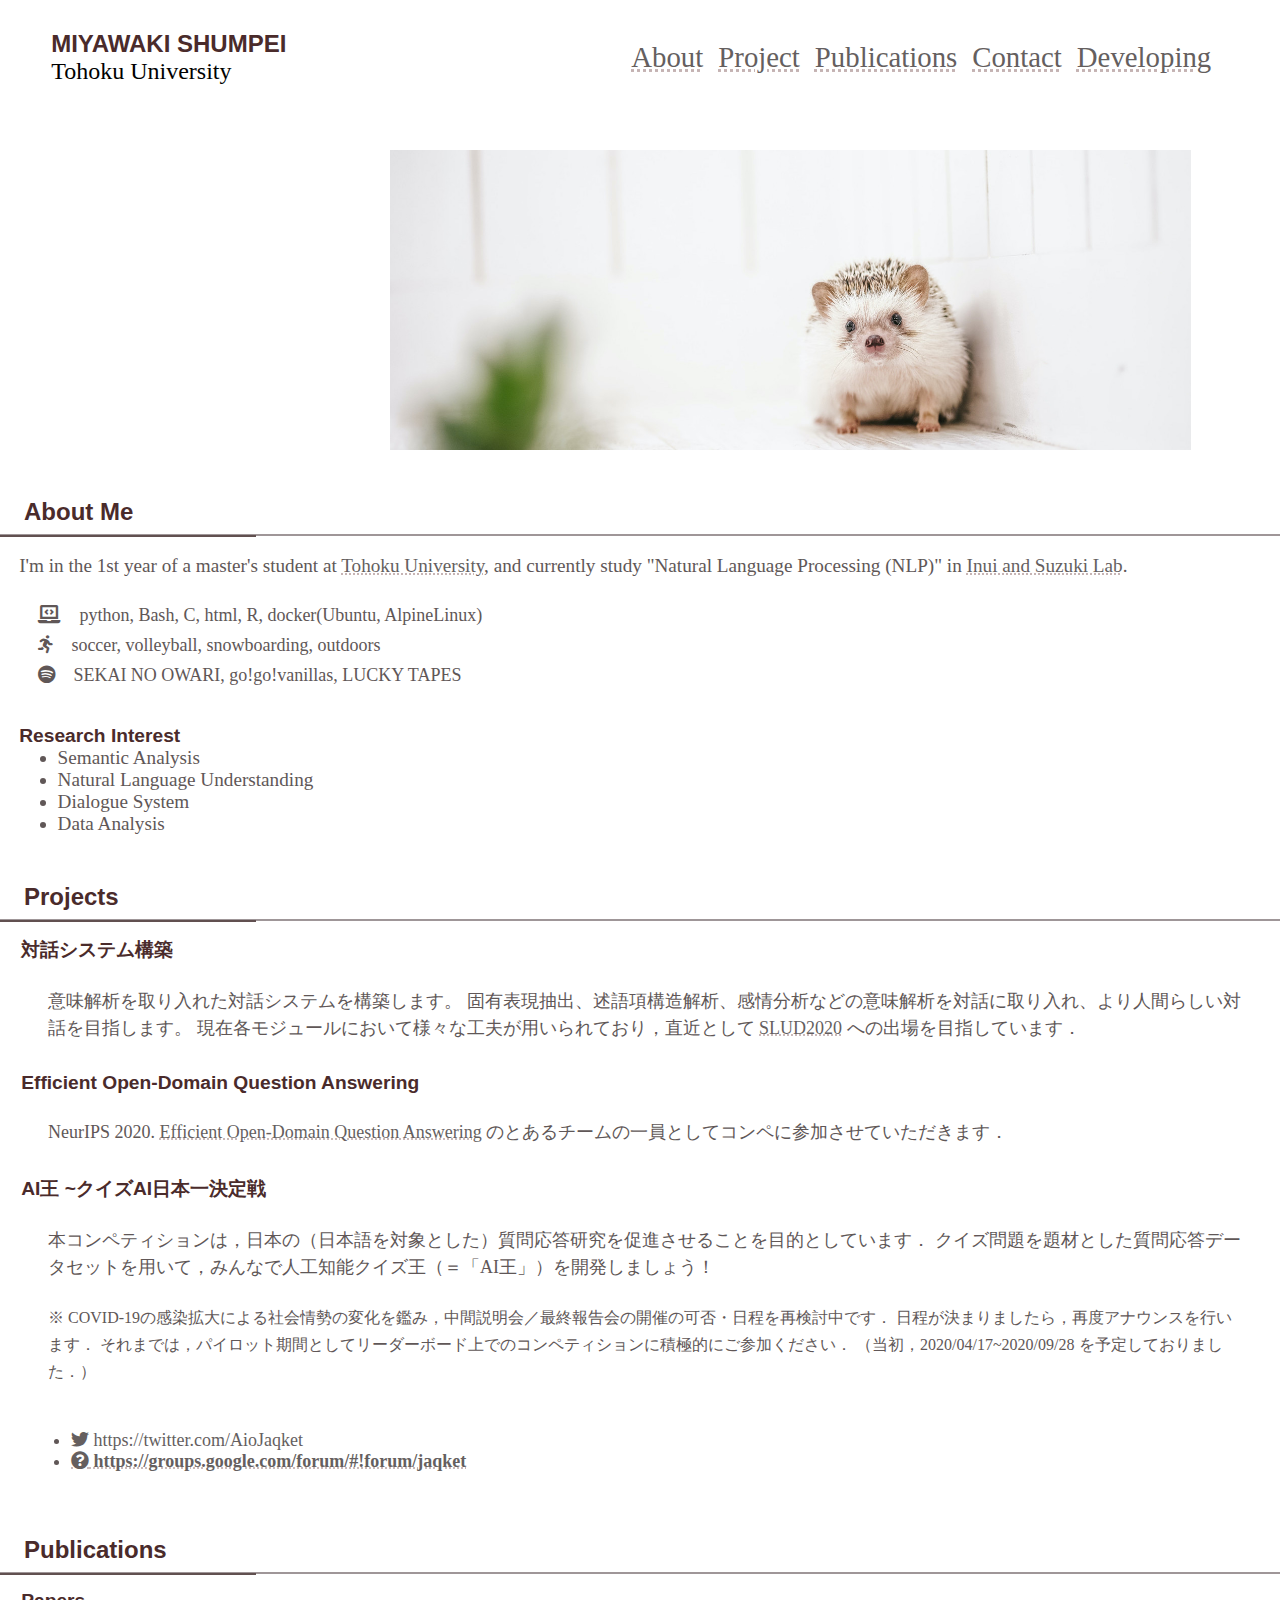
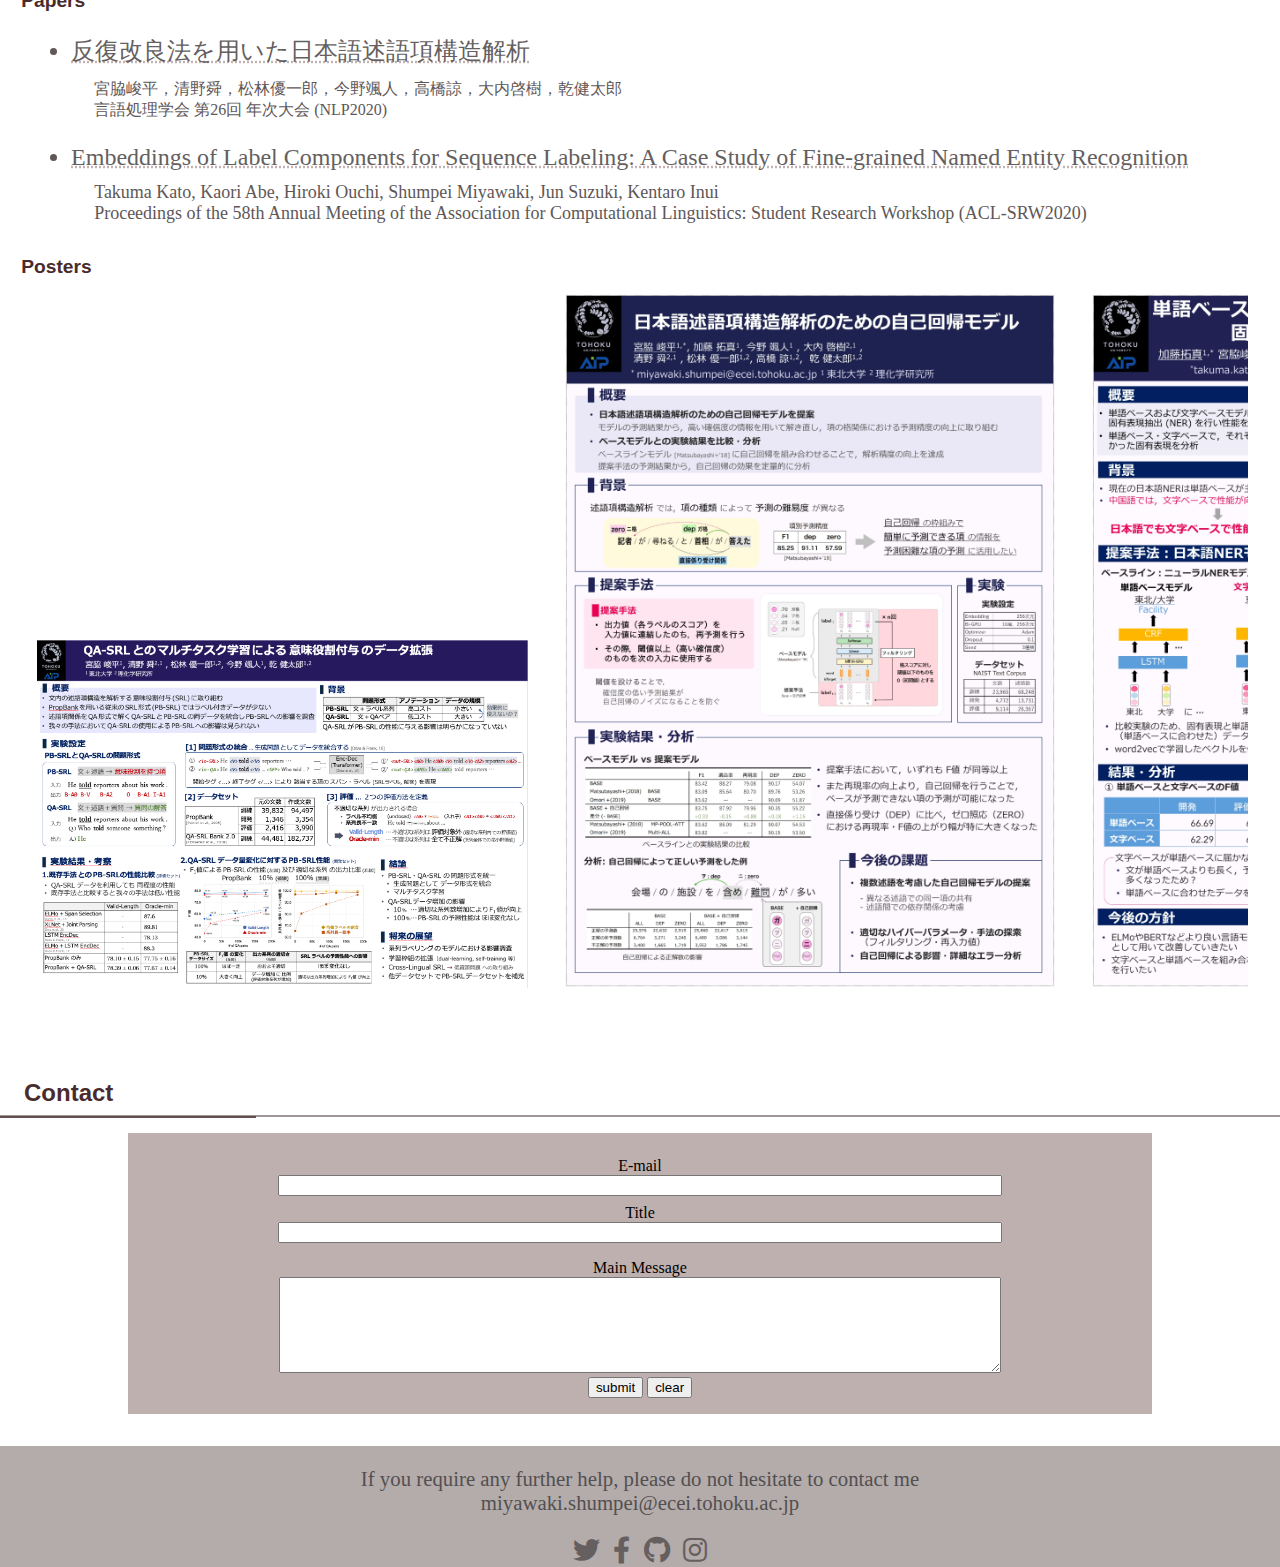
==== index.html @ 71e9f7b4 "udpate" ====
<!DOCTYPE html>
<html lang="ja">


  <head>
    <title>Shumpei Miyawaki</title>
    <meta charset="UTF-8">
    <link rel="stylesheet" href="assets/main.css">
    <link href="https://use.fontawesome.com/releases/v5.6.1/css/all.css" rel="stylesheet">
  </head>

  <body>
    <header class="header">
      <div id="home">
        <h1 id="title">MIYAWAKI SHUMPEI</h1>
        <p>Tohoku University</p>
      </div>
      <div class="right">
        <nav id="nav">     
          <ul class="nav_header">
            <li class="nav_header"><a href="#link_about"><span class="">About</span></a></li>
            <li class="nav_header"><a href="#link_project"><span class="">Project</span></a></li>
            <li class="nav_header"><a href="#link_publications"><span class="">Publications</span></a></li>
            <li class="nav_header"><a href="#link_contact"><span class="">Contact</span></a></li>
            <li class="nav_header"><a href="/secret"><span class="">Developing</span></a></li>
          </ul>
        </nav>
      </div>
    </header>

    <div class="blank"></div>
    <div class="bg_test"></div>

    <div>
      <div class="div_headline">
        <h1 id="link_about" class="headline"> About Me </h1>
      </div>
      <div class="context">
        
        <p class="padding_top1"><font size="">
          I'm in the 1st year of a master's student at <a href="https://www.tohoku.ac.jp/japanese/">Tohoku University</a>,
          and currently study "Natural Language Processing (NLP)" in <a href="https://www.nlp.ecei.tohoku.ac.jp/">Inui and Suzuki Lab</a>.<br />
        </font></p>
        
        <div class="padding_top1 padding_left1"><font size="4">
            <p class="padding_top0"><i class="fas fa-laptop-code my-small"></i><span class="padding_left1">python, Bash, C, html, R, docker(Ubuntu, AlpineLinux)</span></p>
            <p class="padding_top0"><i class="fas fa-running"></i><span class="padding_left1">soccer, volleyball, snowboarding, outdoors</span></p>
            <p class="padding_top0"><i class="fab fa-spotify my-small"></i><span class="padding_left1">SEKAI NO OWARI, go!go!vanillas, LUCKY TAPES</span></p>
        </font></div>
        
        <div class="padding_top2">
          <h2>Research Interest</h2>
          <ul class="padding_left2">
            <li>Semantic Analysis</li>
            <li>Natural Language Understanding</li>
            <li>Dialogue System</li>
            <li>Data Analysis</li>
          </ul>
        </div>

      </div>
    </div>

    

    <!-- Project -->
    <div>
      <div class="div_headline">
        <h1 id="link_project" class="headline"> Projects </h1>
      </div>

      <div>  
        <div class="sub_header">
          <h2 class="padding_left1">対話システム構築</h2>
          <div class="context">
            <p class="padding_top1 padding_left1"><font size="4">
              意味解析を取り入れた対話システムを構築します。
		          固有表現抽出、述語項構造解析、感情分析などの意味解析を対話に取り入れ、より人間らしい対話を目指します。
		          現在各モジュールにおいて様々な工夫が用いられており，直近として <a href="https://jsai-slud.github.io/sig-slud/">SLUD2020</a> への出場を目指しています．
            </font></p>
          </div>
        </div>

        <div class="sub_header">
          <h2 class="padding_left1">Efficient Open-Domain Question Answering</h2>
          <div class="context">
            <p class="padding_top1 padding_left1"><font size="4">
              NeurIPS 2020. <a href="https://efficientqa.github.io/">Efficient Open-Domain Question Answering</a> のとあるチームの一員としてコンペに参加させていただきます．
            </font></p>
          </div>
        </div>

        <div class="sub_header">
          <h2 class="padding_left1">AI王 ~クイズAI日本一決定戦</h2>
          <div class="context">
            <p class="padding_top1 padding_left1"><font size="4">
              本コンペティションは，日本の（日本語を対象とした）質問応答研究を促進させることを目的としています．
              クイズ問題を題材とした質問応答データセットを用いて，みんなで人工知能クイズ王（＝「AI王」）を開発しましょう！</p>
            </font></p>
            <p class="padding_top1 padding_left1"><font size="3">
              ※ COVID-19の感染拡大による社会情勢の変化を鑑み，中間説明会／最終報告会の開催の可否・日程を再検討中です．
              日程が決まりましたら，再度アナウンスを行います．
              それまでは，パイロット期間としてリーダーボード上でのコンペティションに積極的にご参加ください．
              （当初，2020/04/17~2020/09/28 を予定しておりました．）
            </font></p>
            <div class="padding_top2 padding_left2"><font size="4">
              <ul>
                <li><a class="icon brands fa-twitter" href="https://twitter.com/AioJaqket"> https://twitter.com/AioJaqket </a></li>
                <li><a href="https://groups.google.com/forum/#!forum/jaqket" class="fas fa-question-circle"> https://groups.google.com/forum/#!forum/jaqket</a></li>
              </ul>
            </font></div>
          </div>
        </div>

      </div>
    </div>

    <!-- Publications -->
    <div class="publications">
      <div class="div_headline">
        <h1 id="link_publications" class="headline"> Publications </h1>
      </div>

      <div class="sub_header">
        <h2 class="padding_left1">Papers</h2>
        <div class="context">
          <ul class="padding_left2">
            <li class="padding_top1"><font size="5"><a href="https://www.anlp.jp/proceedings/annual_meeting/2020/pdf_dir/C5-2.pdf">反復改良法を用いた日本語述語項構造解析</a></font></li>
              <div class="padding_left1 padding_top0"><font size="3">
                <p>宮脇峻平，清野舜，松林優一郎，今野颯人，高橋諒，大内啓樹，乾健太郎</p>
                <p>言語処理学会 第26回 年次大会 (NLP2020)</p>
              </font></div>
            <li class="padding_top1"><font size="5"><a href="https://www.aclweb.org/anthology/2020.acl-srw.30/">Embeddings of Label Components for Sequence Labeling: A Case Study of Fine-grained Named Entity Recognition</a></font></li>
              <div class="padding_left1 padding_top0"><font size="4">
                <p>Takuma Kato, Kaori Abe, Hiroki Ouchi, Shumpei Miyawaki, Jun Suzuki, Kentaro Inui</p>
                <p>Proceedings of the 58th Annual Meeting of the Association for Computational Linguistics: Student Research Workshop (ACL-SRW2020)</p>
              </font></div>
          </ul>
        </div>
      </div>

      <div class="sub_header">
        <h2 class="padding_left1">Posters</h2>
        <ul class="horizontal-list padding_left1">

          <li class="item">
            <div class="poster poster3">
              <a href="#">
                <img src="app/static/yans20_miya.png">
                <div class="mask">
                  <div class="caption">
                    <div><font size="4">
                      <p>QA-SRLとのマルチタスク学習による</p>
                      <p>意味役割付与のデータ拡張</p>
                    </font></p>
                    <div class="padding_top0"><font size="3">
                      <p>宮脇峻平，清野舜，松林優一郎，</p>
                      <p>今野颯人，乾健太郎</p>
                    </font></div>
                    <p class="padding_top1"><font size="3">NLP若手の会 第15回(YANS 2020)</font></p>
                  </div>
                </div>
              </a>
            </div>
          </li>

          <li class="item">
            <div class="poster poster1">
              <a href="https://drive.google.com/open?id=1Sg3vIrE_kxbyBGAR-4UCj3ii3keyK_EM">
                <img src="app/static/yans19_miya.png">
                <div class="mask">
                  <div class="caption">
                    <div><font size="4">
                      <p>日本語述語項構造解析</p>
                      <p>のための自己回帰モデル</p>
                    </font></div>
                    <div class="padding_top0"><font size="3">
                      <p>宮脇峻平，加藤拓真，今野颯人，大内啓樹，</p>
                      <p>清野舜，松林優一郎，高橋諒，乾健太郎</p>
                    </font></div>
                    <p class="padding_top1"><font size="3">NLP若手の会 第14回(YANS 2019)</font></p>
                  </div>
                </div>
              </a>
            </div>
          </li>
          
          <li class="item">
            <div class="poster poster2">
              <a href="https://drive.google.com/open?id=1v_ncTr7w3RoCmHvaAx2SR-dlZJeB86iP">
                <img src="app/static/yans19_kato.png">
                <div class="mask">
                  <div class="caption">
                    <div><font size="4">
                      <p>単語ベース及び文字ベースモデルの</p>
                      <p>固有表現抽出の性能比較</p>
                    </font></p>
                    <div class="padding_top0"><font size="3">
                      <p>加藤拓真，宮脇峻平，阿部香央莉，</p>
                      <p>大内啓樹，鈴木潤，乾健太郎</p>
                    </font></div>
                    <p class="padding_top1"><font size="3">NLP若手の会 第14回(YANS 2019)</font></p>
                  </div>
                </div>
              </a>
            </div>
          </li>
          
        </ul>
      </div>

    </div>



    <!-- mail form -->
    <div class="contact">
      <div class="div_headline">
        <h1 id="link_contact" class="headline"> Contact </h1>
      </div>
      <div class="mail_form">
        <form method="post" action="mailto:miyawaki.shumpei@ecei.tohoku.ac.jp" enctype="text/plain" target="_blank" onsubmit="try {return window.confirm(&quot;セキュリティ上の制限から、このフォームは正しく機能しない可能性があります。\n続行しますか？&quot;);} catch (e) {return false;}">
          <p class="padding_top0">E-mail</p>
          <input type="email" name="EM" maxlength="50">

          <p class="padding_top0">Title</p>
          <input type="text" name="TX" maxlength="50">

          <p class="padding_top1">Main Message</p>
          <textarea cols="69" rows="6" name="TA"></textarea><br>

          <input type="submit" name="SB" value="submit" class="submit">
          <input type="reset" name="RB" value="clear" class="reset">
        </form>
      </div>
    </div>

  </body>

  <div id="footer" class="footer">
    <div class="padding_top1">
      <p>If you require any further help, please do not hesitate to contact me</p>
      <p>miyawaki.shumpei@ecei.tohoku.ac.jp</p>  
    </div>
    <div class="center padding_top1">
      <ul class="icons horizontal">
        <li class="padding_both"><a href="https://twitter.com/catshun_" class="icon brands fa-twitter"><span class="label">Twitter</span></a></li>
        <li class="padding_both"><a href="https://www.facebook.com/shumpei.miyawaki?ref=bookmarks" class="icon brands fa-facebook-f"><span class="label">Facebook</span></a></li>
        <li class="padding_both"><a href="https://github.com/smiyawaki0820" class="icon brands fa-github"><span class="label">Github</span></a></li>
        <li class="padding_both"><a href="https://www.instagram.com/shumpeimiyawaki/?hl=ja" class="icon brands fa-instagram"><span class="label">Instagram</span></a></li>
      </ul>
    </div>
  </div>

</html>
---- assets/main.css ----
@import url('https://fonts.googleapis.com/css?family=Rajdhani:500&display=swap');
@import url('https://fonts.googleapis.com/css?family=Lato:400,700|Noto+Sans+JP:400,700');

html, body, div, span, applet, object,
iframe, h1, h2, h3, h4, h5, h6, p, blockquote,
pre, a, abbr, acronym, address, big, cite,
code, del, dfn, em, img, ins, kbd, q, s, samp,
small, strike, strong, sub, sup, tt, var, b,
u, i, center, dl, dt, dd, ol, ul, li, fieldset,
form, label, legend, table, caption, tbody,
tfoot, thead, tr, th, td, article, aside,
canvas, details, embed, figure, figcaption,
footer, header, hgroup, menu, nav, output, ruby,
section, summary, time, mark, audio, video {
	margin: 0;
	padding: 0;
	border: 0;
	font-size: 150%;
	font: inherit;
}

header {
    width: 100%;
	padding: 30px 4% 10px;
	font-size: 150%;
	background-color: white;
	position: fixed;
	z-index: 100;
	top: 0;
	display: flex;
	align-items: center;
}

.right {
	margin: 0 0 0 auto;
	padding-right: 5em;
}

.center {
	text-align: center;
	margin: 0 auto;
}

nav {
	margin: 0 0 0 auto;
}

ul.nav_header {
	list-style: none;
	margin: 0 0 0 auto;
	display: flex;
}

li.nav_header {
	margin: 0 0 0 15px;
	font-size: 120%;
}


h1, h2, h3, h4, h5, h6 {
	margin: 0;
	padding: 0;
	border: 0;
	font-size: 150%;
	font: inherit;
	font-weight: bold;
	font-family: 'Nato', sans-serif;
	color: rgb(74, 43, 43);
}

h1.headline {
	position: relative;
	font-size: 150%;
	z-index: 10;
	text-align: left;
	padding-top: 1em;
	padding-left: 1em;
	bottom: -1em;
}

.div_headline{
    border-bottom: solid 2px #9f9698;
    padding-bottom: 2rem;
	position: relative;
	z-index: 10;
}
.div_headline:after{
    border-bottom: solid 2px #615050;
    bottom: -3px;
    content: " ";
    display: block;
	position: absolute;
	z-index: 10;
	width: 20%;
}

div.context {
	font-size: 120%;
	padding-left: 1em;
	color: rgb(96, 87, 87);
}

a {	
	text-decoration: underline dotted rgb(196, 178, 178);
	color: #655f5f;
 }

.padding_top0 {
	padding-top: 0.5em;
}

.padding_top1 {
	padding-top: 1em;
}

.padding_top2 {
	padding-top: 2em;
}

.padding_left1 {
	padding-left: 1em;
}

.padding_left2 {
	padding-left: 2em;
}

.padding_both {
	padding-left: 0.25em;
	padding-right: 0.25em;
}

.blank {
	margin: 150px auto;
	text-align: center;
}


.bg_test {
	text-align: center;
	padding: 150px;
	width: 100%;
	background-image: url('../app/static/hedgehog.jpg');
	background-repeat: no-repeat;
	background-size: contain;
	background-position: center;
}

.sub_header {
	padding: 1rem 2rem;
	padding-left: 2px;
	font-size: 120%;
}

.horizontal-list {
	overflow-x: auto;
	white-space: nowrap;
	-webkit-overflow-scrolling: touch;
}

.item {
	display: inline-block;
	width: 40%;
	height: 200px;
	margin: 16px;
	font-size: 120%;
}

img {
    width:auto;
    height:auto;
    max-width:100%;
    max-height:100%;
}


.poster {
	overflow: hidden;
	margin: 0 0 0 0;
	position: relative;
}

.poster .caption {
	font-size: 100%;
	text-align: center;
	color: #fff;
}

.poster .mask {
	width: 100%;
	height: 100%;
	position: absolute;
	top: 0;
	left: 0;
	opacity: 0;
	background-color: rgba(0,0,0,0.4);
	-webkit-transition:	all 0.6s ease;
	transition:	all 0.6s ease;
}

.poster:hover .mask {
	opacity: 1;
	padding-top: 90px;
}


.contact {
	position: relative;
	margin: 16px auto;
	text-align: center;
	font-size: 100%;
}

.mail_form {
	display: inline-block;
	width: 80%;
	height: 100%;
	margin: 16px;
	padding-top: 16px;
	padding-bottom: 16px;
	font-size: 100%;
	background: rgb(191, 176, 176);
}

input[type="text"], input[type="email"], textarea {
	width: 70%;
	height: 100%;
}

.footer {
	position: relative;
	text-align: center;
	font-size: 130%;
	color: rgb(82, 80, 80);
	background: rgb(180, 171, 171);
}


.icon {
	text-decoration: none;
	text-decoration: none;
}

.icon:before {
	-moz-osx-font-smoothing: grayscale;
	-webkit-font-smoothing: antialiased;
	display: inline-block;
	font-style: normal;
	font-variant: normal;
	text-rendering: auto;
	line-height: 1;
	text-transform: none !important;
	font-family: 'Font Awesome 5 Free';
	font-weight: 400;
}

.icon:before {
	line-height: inherit;
}

.icon > .label {
	display: none;
}

.icon.solid:before {
	font-weight: 900;
}

.icon.brands:before {
	font-family: 'Font Awesome 5 Brands';
}

.horizontal {
	font-size: 130%;
	list-style: none;
	display: flex;
    justify-content: center;
    align-items: center;
	margin: 0 auto;
	text-align: center;
}
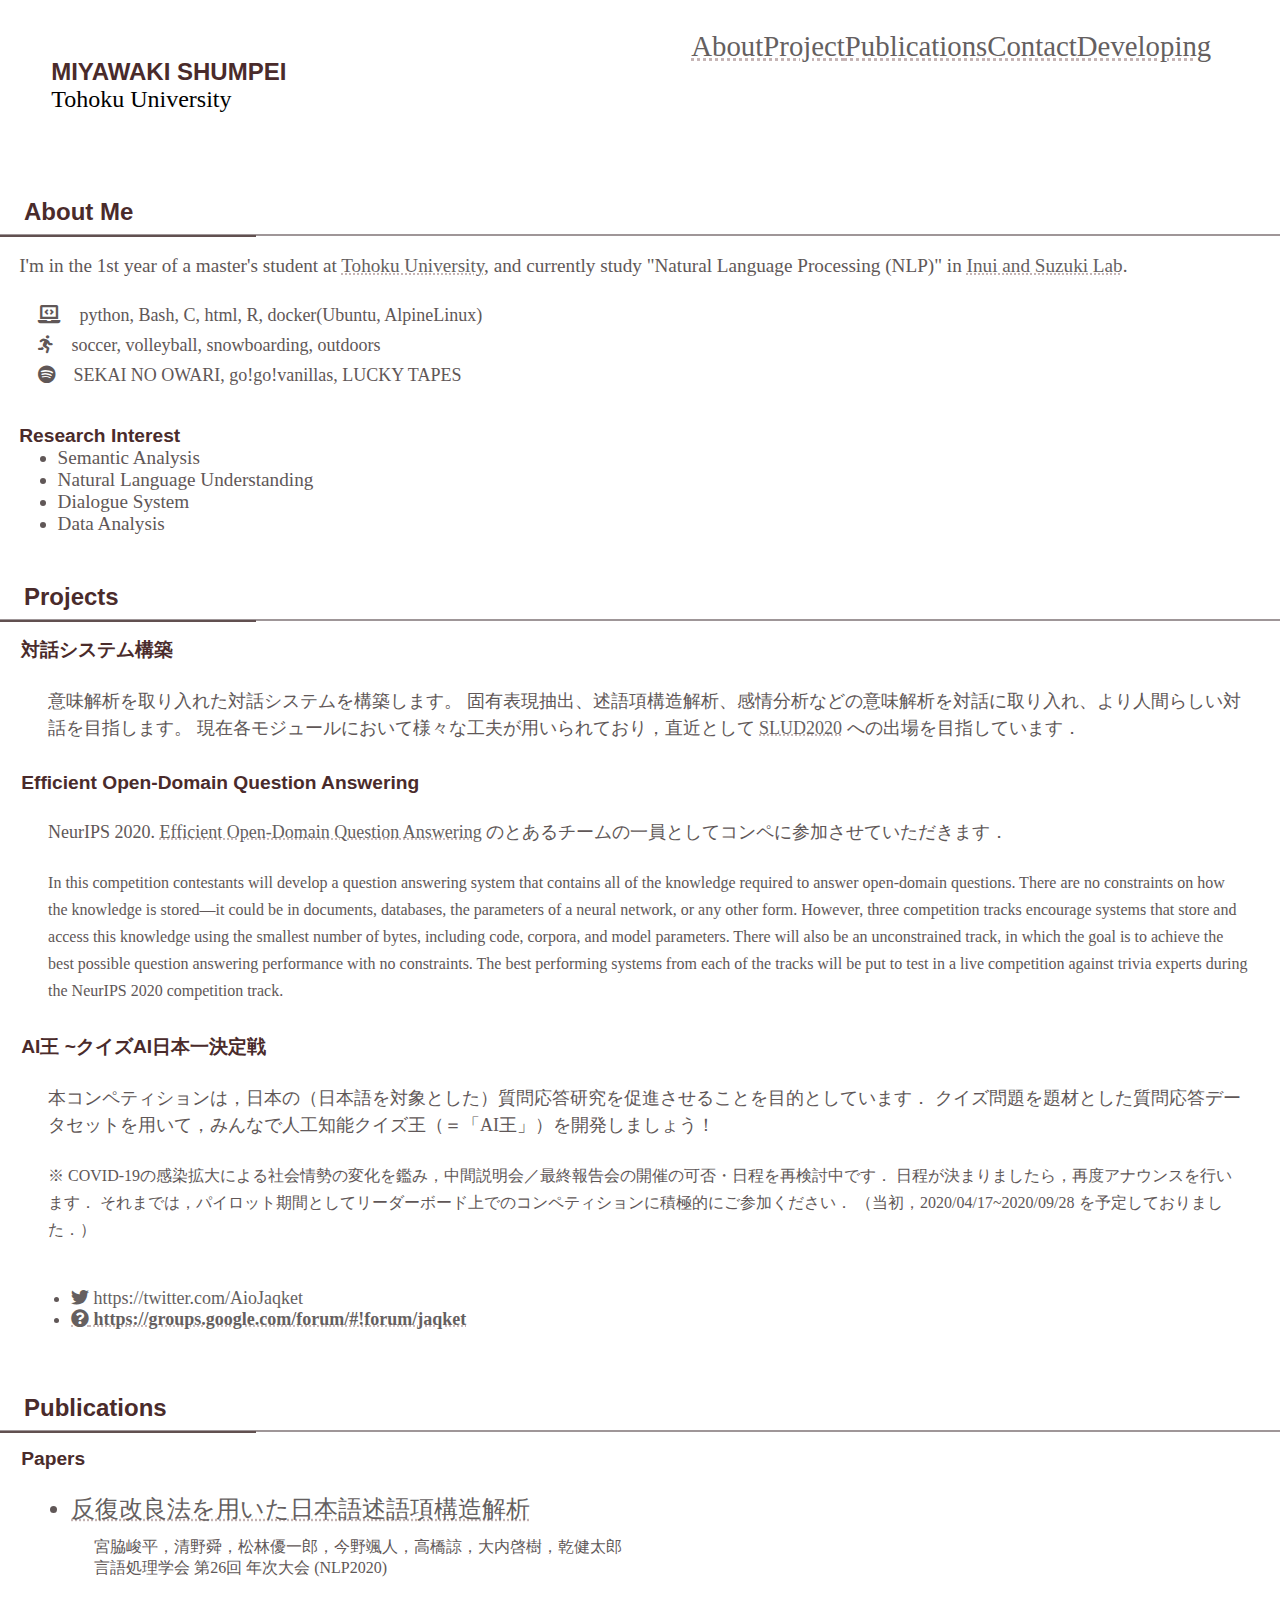
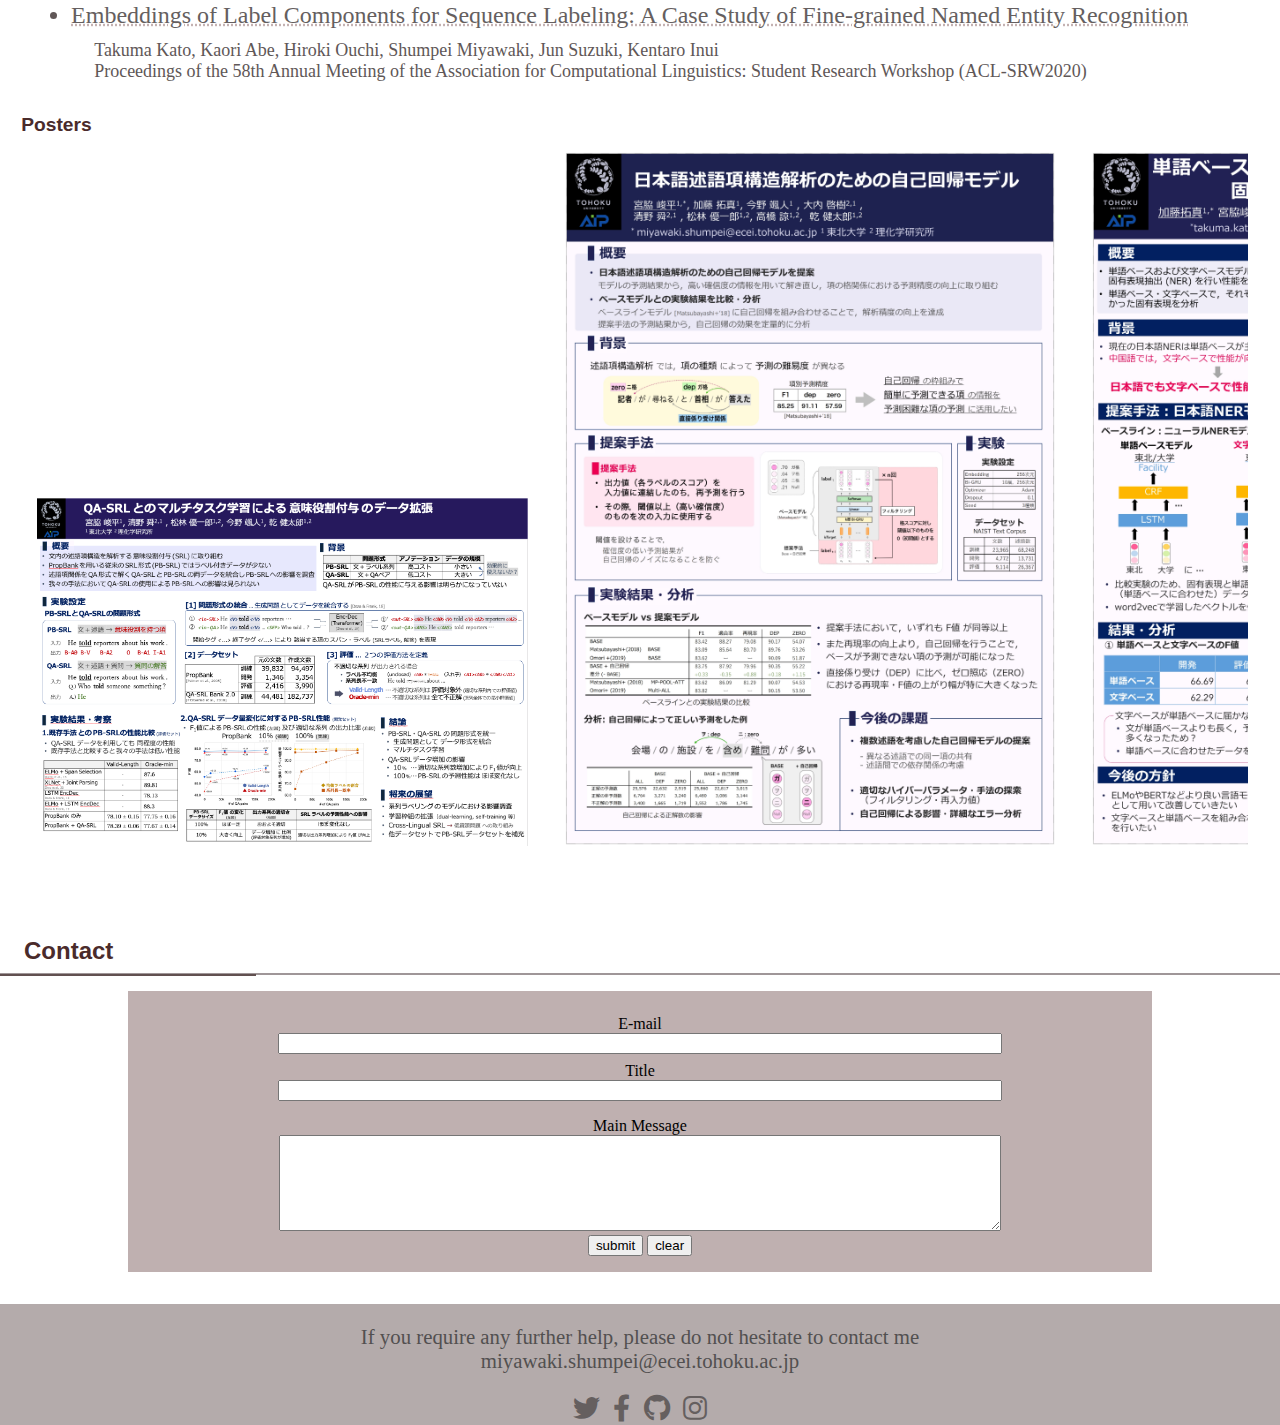
==== commit 4bbbaa3e: "update" ====
--- a/index.html
+++ b/index.html
@@ -87,6 +87,13 @@
             <p class="padding_top1 padding_left1"><font size="4">
               NeurIPS 2020. <a href="https://efficientqa.github.io/">Efficient Open-Domain Question Answering</a> のとあるチームの一員としてコンペに参加させていただきます．
             </font></p>
+            <p class="padding_top1 padding_left1"><font size="3">
+              In this competition contestants will develop a question answering system that contains all of the knowledge required to answer open-domain questions. 
+              There are no constraints on how the knowledge is stored—it could be in documents, databases, the parameters of a neural network, or any other form. 
+              However, three competition tracks encourage systems that store and access this knowledge using the smallest number of bytes, including code, corpora, and model parameters. 
+              There will also be an unconstrained track, in which the goal is to achieve the best possible question answering performance with no constraints. 
+              The best performing systems from each of the tracks will be put to test in a live competition against trivia experts during the NeurIPS 2020 competition track.
+            </font></p>
           </div>
         </div>
 
@@ -145,7 +152,7 @@
 
           <li class="item">
             <div class="poster poster3">
-              <a href="#">
+              <a href="https://drive.google.com/file/d/1xX-JabYTNXaogSgIJKV6slYz4AHau44B/view?usp=sharing">
                 <img src="app/static/yans20_miya.png">
                 <div class="mask">
                   <div class="caption">
@@ -252,4 +259,4 @@
     </div>
   </div>
 
-</html>+</html>
--- a/assets/main.css
+++ b/assets/main.css
@@ -52,7 +52,7 @@
 }
 
 li.nav_header {
-	margin: 0 0 0 15px;
+	margin: 0 0 15% auto;
 	font-size: 120%;
 }
 
@@ -137,13 +137,11 @@
 
 
 .bg_test {
-	text-align: center;
-	padding: 150px;
-	width: 100%;
 	background-image: url('../app/static/hedgehog.jpg');
 	background-repeat: no-repeat;
 	background-size: contain;
-	background-position: center;
+	background-position: center center;
+	background-attachment: fixed;
 }
 
 .sub_header {
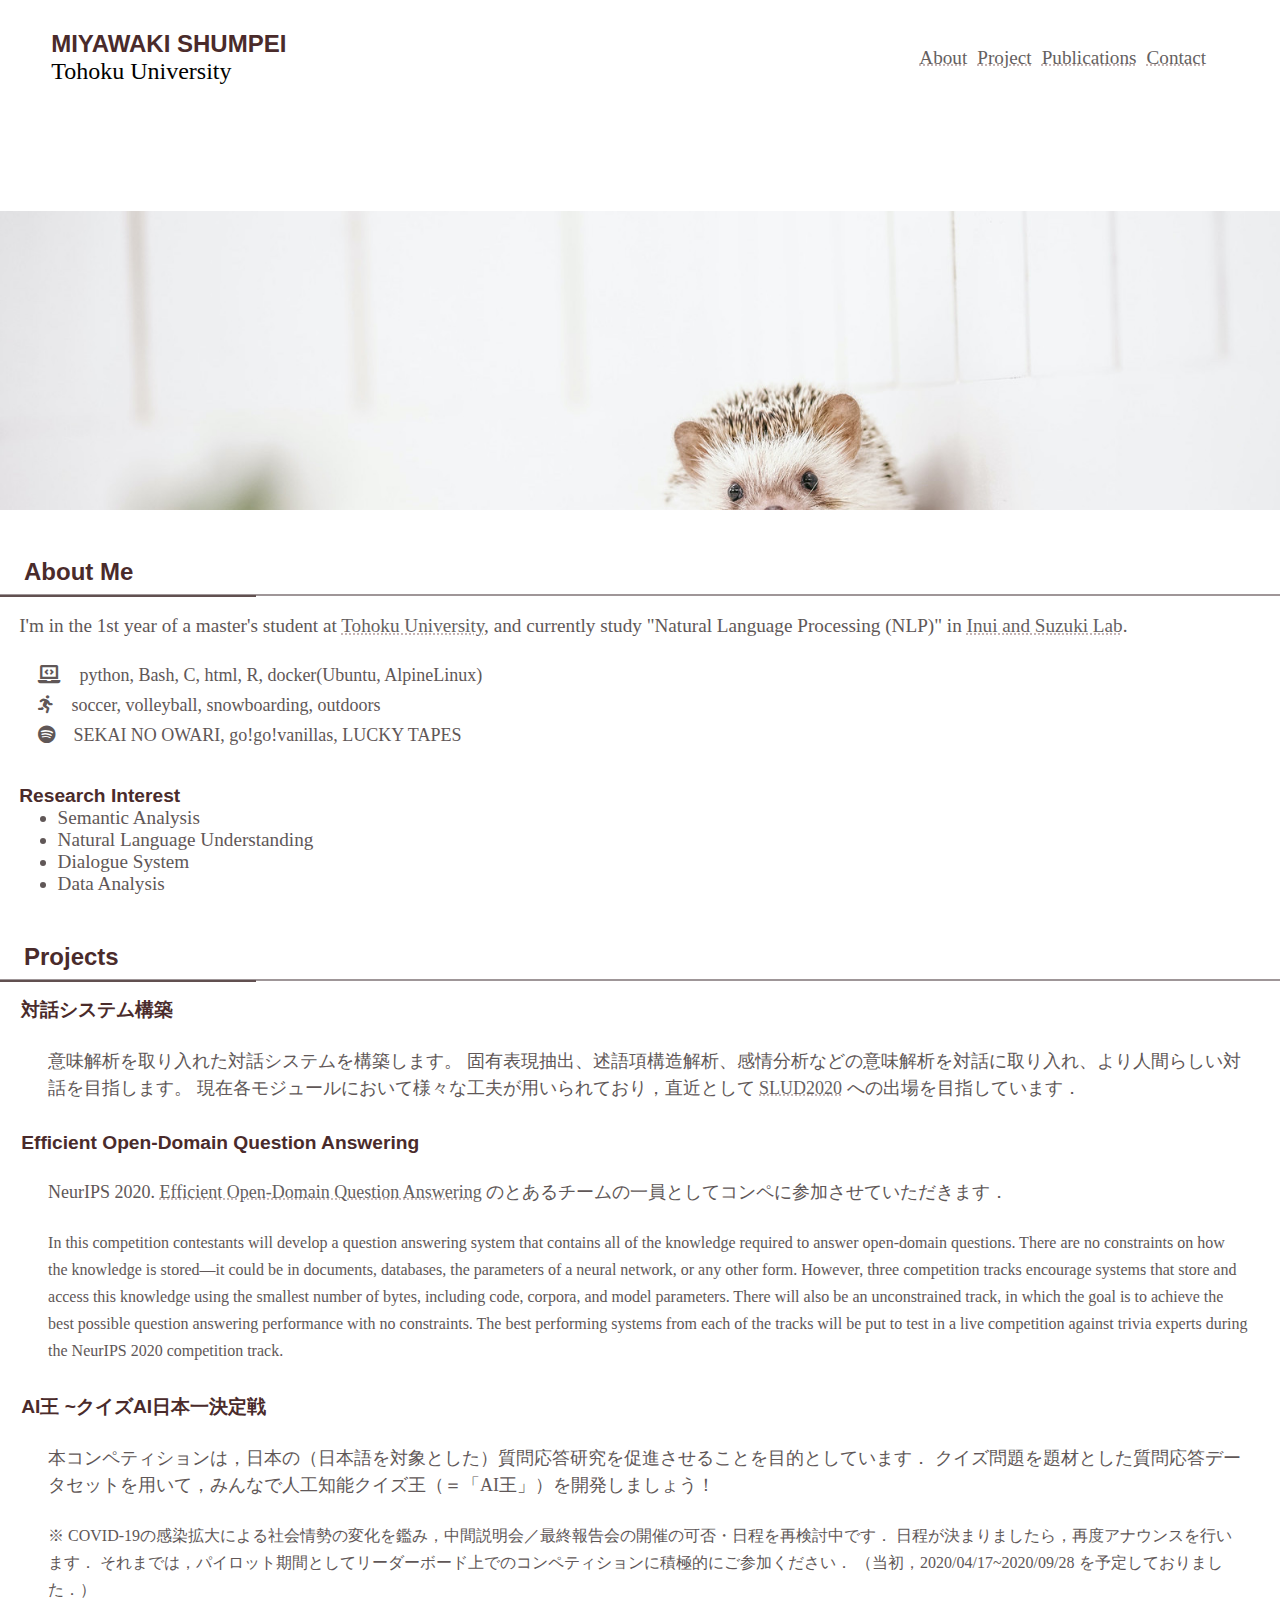
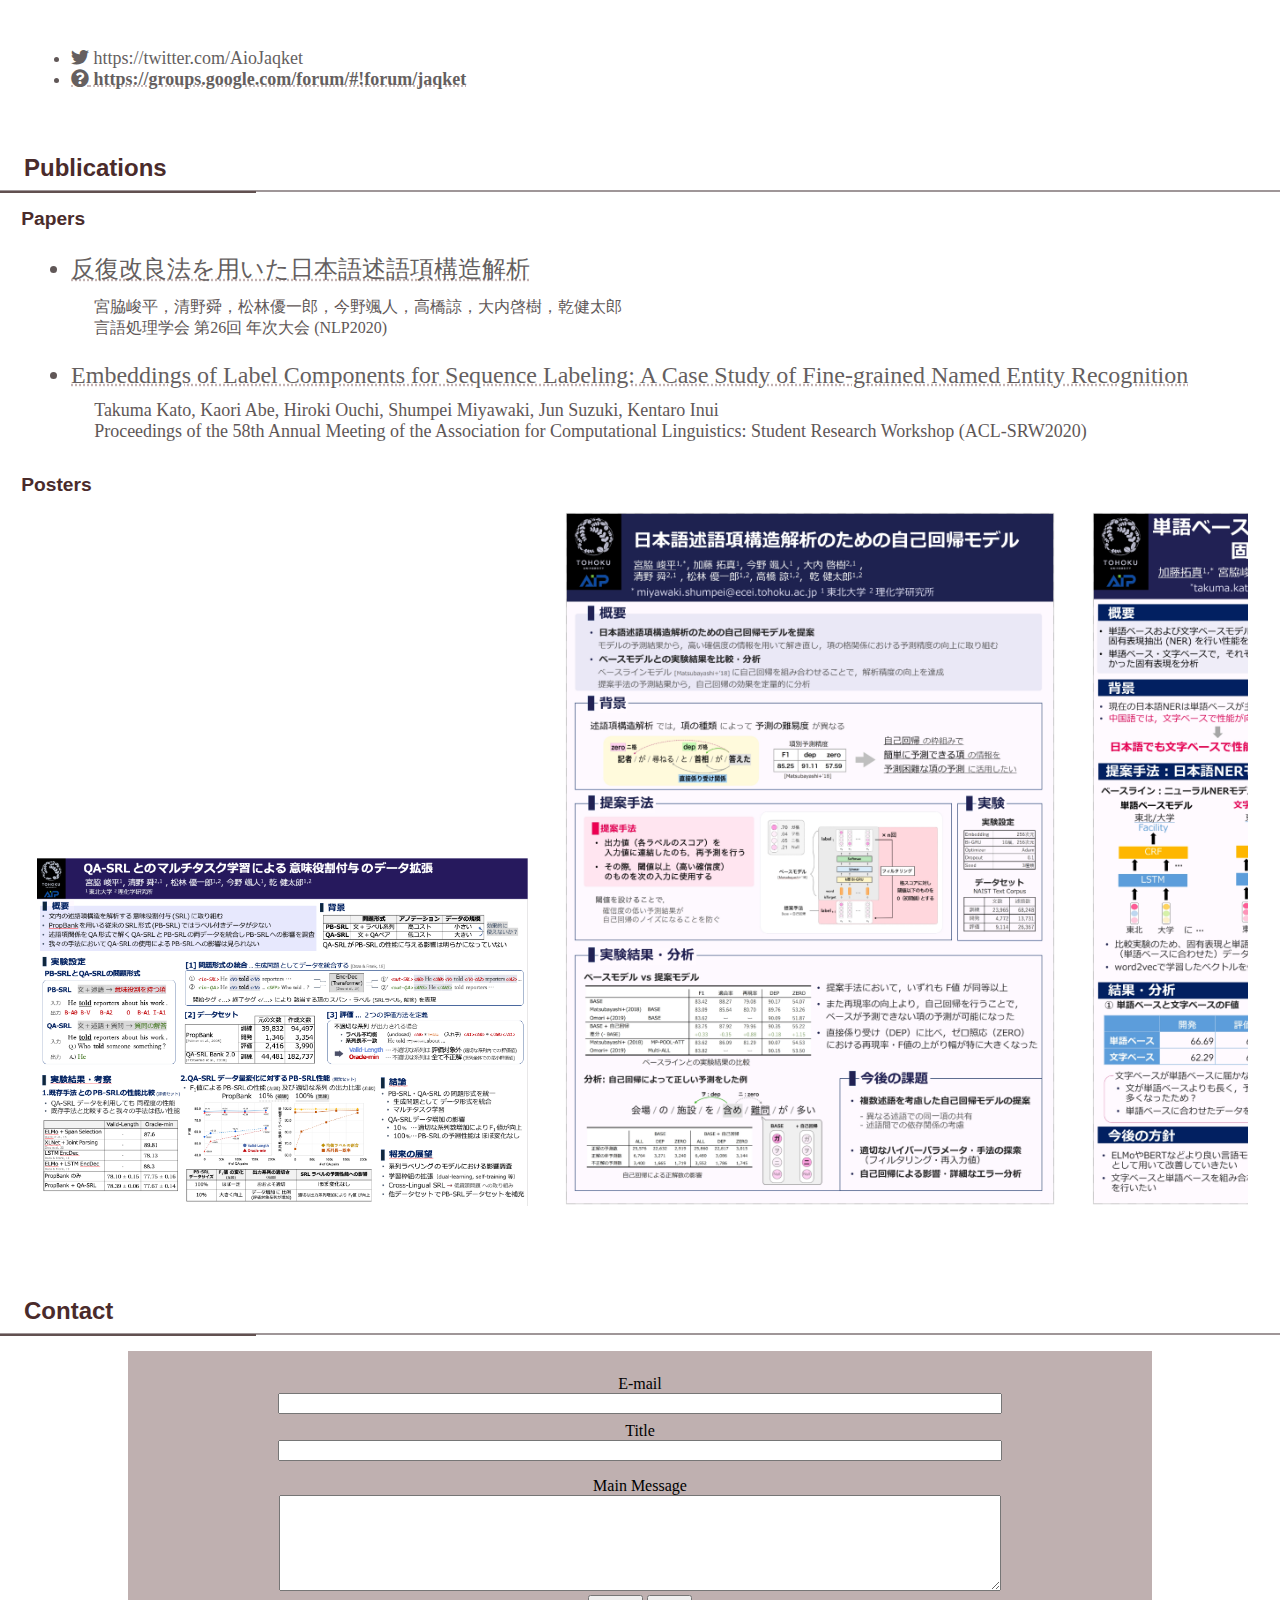
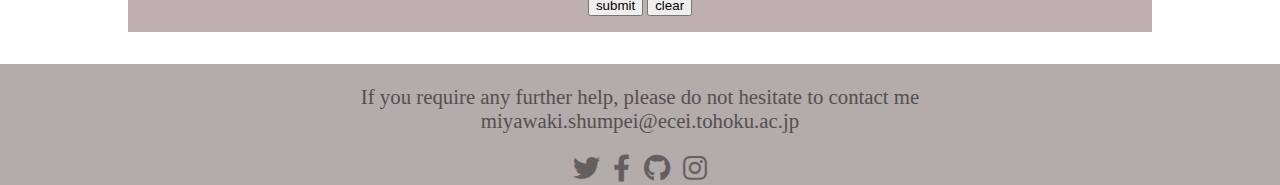
==== commit 4afa92a1: "update" ====
--- a/index.html
+++ b/index.html
@@ -22,7 +22,7 @@
             <li class="nav_header"><a href="#link_project"><span class="">Project</span></a></li>
             <li class="nav_header"><a href="#link_publications"><span class="">Publications</span></a></li>
             <li class="nav_header"><a href="#link_contact"><span class="">Contact</span></a></li>
-            <li class="nav_header"><a href="/secret"><span class="">Developing</span></a></li>
+            <!-- <li class="nav_header"><a href="/secret"><span class="">Developing</span></a></li>-->
           </ul>
         </nav>
       </div>
--- a/assets/main.css
+++ b/assets/main.css
@@ -49,11 +49,12 @@
 	list-style: none;
 	margin: 0 0 0 auto;
 	display: flex;
+	text-align: justify;
 }
 
 li.nav_header {
-	margin: 0 0 15% auto;
-	font-size: 120%;
+	margin: 5px 5px 5px 5px;
+	font-size: 80%;
 }
 
 
@@ -131,12 +132,15 @@
 }
 
 .blank {
-	margin: 150px auto;
+	margin: 170px auto;
 	text-align: center;
 }
 
 
 .bg_test {
+	text-align: center;
+	padding: 170px;
+	width: 100%;
 	background-image: url('../app/static/hedgehog.jpg');
 	background-repeat: no-repeat;
 	background-size: contain;
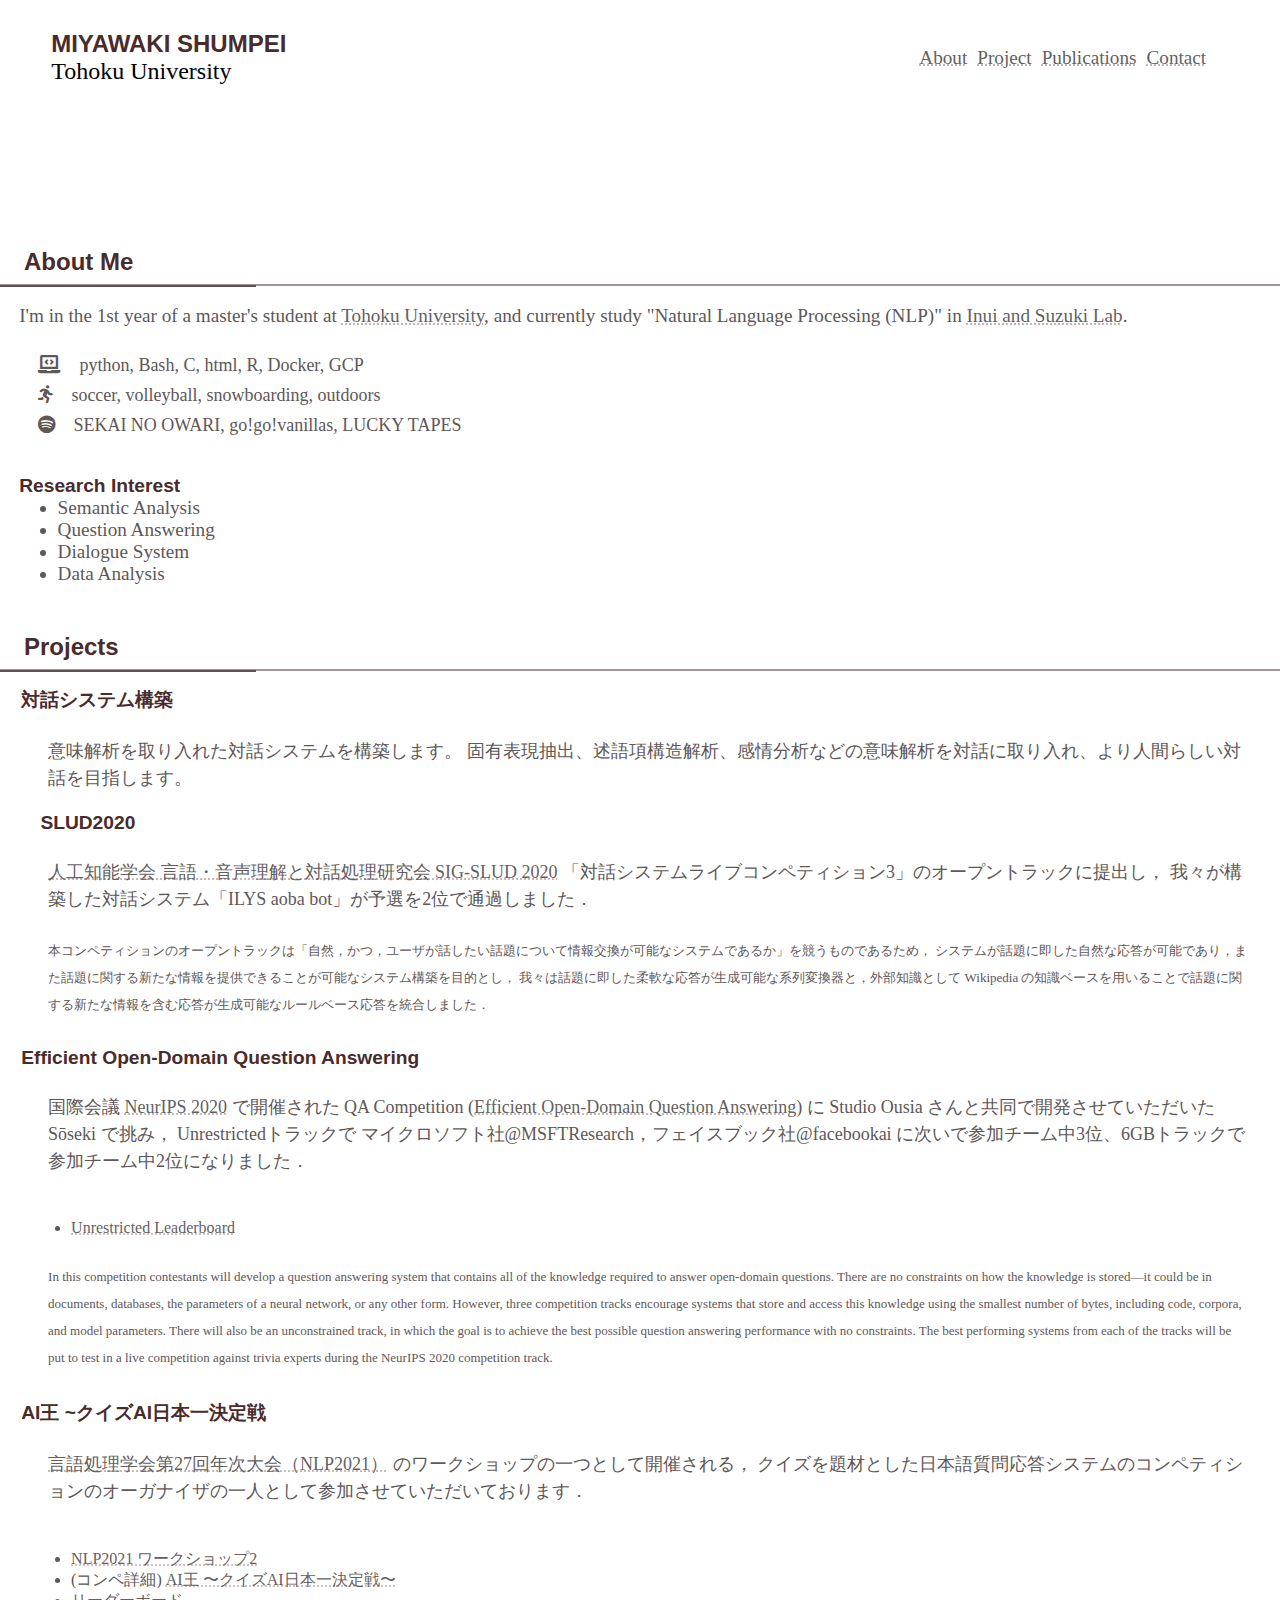
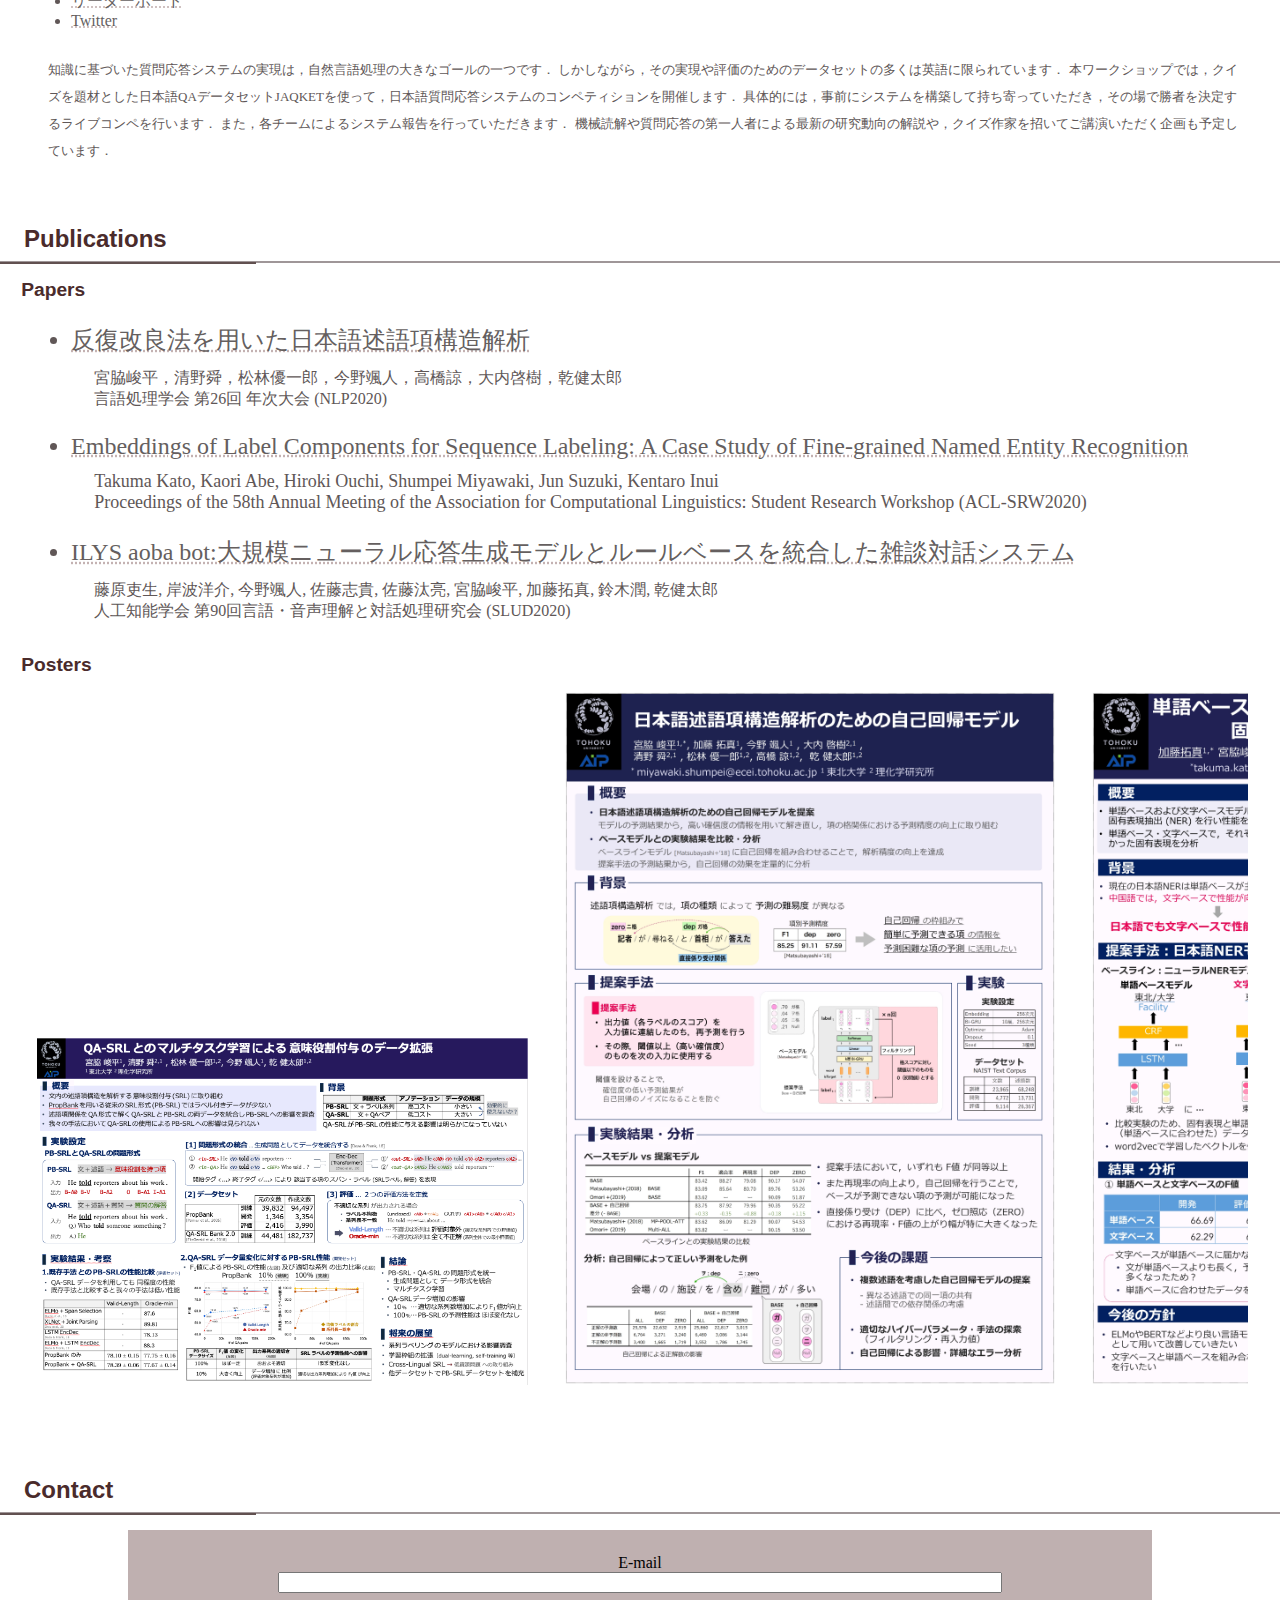
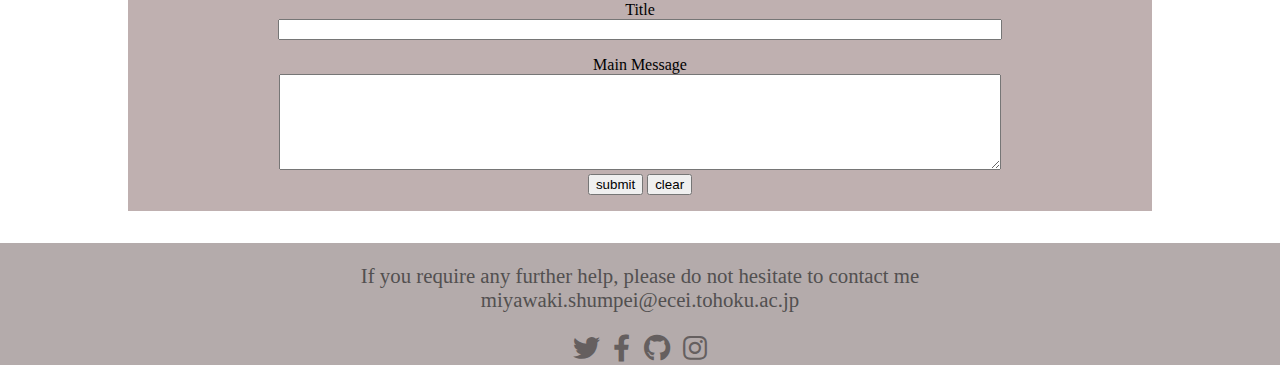
==== commit 0832bcf6: "update" ====
--- a/index.html
+++ b/index.html
@@ -5,7 +5,7 @@
   <head>
     <title>Shumpei Miyawaki</title>
     <meta charset="UTF-8">
-    <link rel="stylesheet" href="assets/main.css">
+    <link rel="stylesheet" href="styles/main.css">
     <link href="https://use.fontawesome.com/releases/v5.6.1/css/all.css" rel="stylesheet">
   </head>
 
@@ -43,7 +43,7 @@
         </font></p>
         
         <div class="padding_top1 padding_left1"><font size="4">
-            <p class="padding_top0"><i class="fas fa-laptop-code my-small"></i><span class="padding_left1">python, Bash, C, html, R, docker(Ubuntu, AlpineLinux)</span></p>
+            <p class="padding_top0"><i class="fas fa-laptop-code my-small"></i><span class="padding_left1">python, Bash, C, html, R, Docker, GCP</span></p>
             <p class="padding_top0"><i class="fas fa-running"></i><span class="padding_left1">soccer, volleyball, snowboarding, outdoors</span></p>
             <p class="padding_top0"><i class="fab fa-spotify my-small"></i><span class="padding_left1">SEKAI NO OWARI, go!go!vanillas, LUCKY TAPES</span></p>
         </font></div>
@@ -52,7 +52,7 @@
           <h2>Research Interest</h2>
           <ul class="padding_left2">
             <li>Semantic Analysis</li>
-            <li>Natural Language Understanding</li>
+            <li>Question Answering</li>
             <li>Dialogue System</li>
             <li>Data Analysis</li>
           </ul>
@@ -76,7 +76,19 @@
             <p class="padding_top1 padding_left1"><font size="4">
               意味解析を取り入れた対話システムを構築します。
 		          固有表現抽出、述語項構造解析、感情分析などの意味解析を対話に取り入れ、より人間らしい対話を目指します。
-		          現在各モジュールにおいて様々な工夫が用いられており，直近として <a href="https://jsai-slud.github.io/sig-slud/">SLUD2020</a> への出場を目指しています．
+            </font></p>
+          </div>
+          <br>
+          <h3 class="padding_left2">SLUD2020</h3>
+          <div class="context">
+            <p class="padding_top1 padding_left1"><font size="4">
+              <a href="https://jsai-slud.github.io/sig-slud/">人工知能学会 言語・音声理解と対話処理研究会 SIG-SLUD 2020</a> 「対話システムライブコンペティション3」のオープントラックに提出し，
+              我々が構築した対話システム「ILYS aoba bot」が予選を2位で通過しました．
+            </font></p>
+            <p class="padding_top1 padding_left1"><font size="2">
+              本コンペティションのオープントラックは「自然，かつ，ユーザが話したい話題について情報交換が可能なシステムであるか」を競うものであるため，
+              システムが話題に即した自然な応答が可能であり，また話題に関する新たな情報を提供できることが可能なシステム構築を目的とし，
+              我々は話題に即した柔軟な応答が生成可能な系列変換器と，外部知識として Wikipedia の知識ベースを用いることで話題に関する新たな情報を含む応答が生成可能なルールベース応答を統合しました．
             </font></p>
           </div>
         </div>
@@ -85,9 +97,15 @@
           <h2 class="padding_left1">Efficient Open-Domain Question Answering</h2>
           <div class="context">
             <p class="padding_top1 padding_left1"><font size="4">
-              NeurIPS 2020. <a href="https://efficientqa.github.io/">Efficient Open-Domain Question Answering</a> のとあるチームの一員としてコンペに参加させていただきます．
-            </font></p>
-            <p class="padding_top1 padding_left1"><font size="3">
+              国際会議 <a href="https://nips.cc/Conferences/2020">NeurIPS 2020</a> で開催された QA Competition (<a href="https://efficientqa.github.io/">Efficient Open-Domain Question Answering</a>) に Studio Ousia さんと共同で開発させていただいた Sōseki で挑み，
+              Unrestrictedトラックで マイクロソフト社@MSFTResearch，フェイスブック社@facebookai に次いで参加チーム中3位、6GBトラックで参加チーム中2位になりました．
+            </font></p>
+            <div class="padding_top2 padding_left2"><font size="3">
+              <ul>
+                <li><a href="https://efficientqa.github.io/unrestricted_leaderboard.html">Unrestricted Leaderboard</a></li>
+              </ul>
+            </font></div>
+            <p class="padding_top1 padding_left1"><font size="2">
               In this competition contestants will develop a question answering system that contains all of the knowledge required to answer open-domain questions. 
               There are no constraints on how the knowledge is stored—it could be in documents, databases, the parameters of a neural network, or any other form. 
               However, three competition tracks encourage systems that store and access this knowledge using the smallest number of bytes, including code, corpora, and model parameters. 
@@ -101,21 +119,25 @@
           <h2 class="padding_left1">AI王 ~クイズAI日本一決定戦</h2>
           <div class="context">
             <p class="padding_top1 padding_left1"><font size="4">
-              本コンペティションは，日本の（日本語を対象とした）質問応答研究を促進させることを目的としています．
-              クイズ問題を題材とした質問応答データセットを用いて，みんなで人工知能クイズ王（＝「AI王」）を開発しましょう！</p>
-            </font></p>
-            <p class="padding_top1 padding_left1"><font size="3">
-              ※ COVID-19の感染拡大による社会情勢の変化を鑑み，中間説明会／最終報告会の開催の可否・日程を再検討中です．
-              日程が決まりましたら，再度アナウンスを行います．
-              それまでは，パイロット期間としてリーダーボード上でのコンペティションに積極的にご参加ください．
-              （当初，2020/04/17~2020/09/28 を予定しておりました．）
-            </font></p>
-            <div class="padding_top2 padding_left2"><font size="4">
+              <a href="https://www.google.com/url?q=https%3A%2F%2Fwww.anlp.jp%2Fnlp2021%2F&sa=D&sntz=1&usg=AFQjCNGD2W7LOYvscMWhqAIBs1LY-3GcXw">言語処理学会第27回年次大会（NLP2021）</a> のワークショップの一つとして開催される，
+              クイズを題材とした日本語質問応答システムのコンペティションのオーガナイザの一人として参加させていただいております．
+            </font></p>
+            <div class="padding_top2 padding_left2"><font size="3">
               <ul>
-                <li><a class="icon brands fa-twitter" href="https://twitter.com/AioJaqket"> https://twitter.com/AioJaqket </a></li>
-                <li><a href="https://groups.google.com/forum/#!forum/jaqket" class="fas fa-question-circle"> https://groups.google.com/forum/#!forum/jaqket</a></li>
+                <li><a href="https://sites.google.com/view/nlp2021-aio/">NLP2021 ワークショップ2</a></li>
+                <li>(コンペ詳細) <a href="https://www.google.com/url?q=https%3A%2F%2Fwww.nlp.ecei.tohoku.ac.jp%2Fprojects%2Faio%2F&sa=D&sntz=1&usg=AFQjCNHgItkH1hW1eF-nd8POAsPbSdQiIg">AI王 〜クイズAI日本一決定戦〜</a></li>
+                <li><a href="https://www.google.com/url?q=https%3A%2F%2Fwww.nlp.ecei.tohoku.ac.jp%2Fprojects%2FAIP-LB%2Ftask%2Faio&sa=D&sntz=1&usg=AFQjCNEejZtaN1NaARzFmKgAA9MNgAw_dA">リーダーボード</a></li>
+                <li><a href="https://twitter.com/AioJaqket"> Twitter </a></li>
               </ul>
             </font></div>
+            <p class="padding_top1 padding_left1"><font size="2">
+              知識に基づいた質問応答システムの実現は，自然言語処理の大きなゴールの一つです．
+              しかしながら，その実現や評価のためのデータセットの多くは英語に限られています．
+              本ワークショップでは，クイズを題材とした日本語QAデータセットJAQKETを使って，日本語質問応答システムのコンペティションを開催します．
+              具体的には，事前にシステムを構築して持ち寄っていただき，その場で勝者を決定するライブコンペを行います．
+              また，各チームによるシステム報告を行っていただきます．
+              機械読解や質問応答の第一人者による最新の研究動向の解説や，クイズ作家を招いてご講演いただく企画も予定しています．
+            </font></p>
           </div>
         </div>
 
@@ -142,6 +164,11 @@
                 <p>Takuma Kato, Kaori Abe, Hiroki Ouchi, Shumpei Miyawaki, Jun Suzuki, Kentaro Inui</p>
                 <p>Proceedings of the 58th Annual Meeting of the Association for Computational Linguistics: Student Research Workshop (ACL-SRW2020)</p>
               </font></div>
+            <li class="padding_top1"><font size="5"><a href="#">ILYS aoba bot:大規模ニューラル応答生成モデルとルールベースを統合した雑談対話システム</a></font></li>
+              <div class="padding_left1 padding_top0"><font size="3">
+                <p>藤原吏生, 岸波洋介, 今野颯人, 佐藤志貴, 佐藤汰亮, 宮脇峻平, 加藤拓真, 鈴木潤, 乾健太郎</p>
+                <p>人工知能学会 第90回言語・音声理解と対話処理研究会 (SLUD2020)</p>
+              </font></div>
           </ul>
         </div>
       </div>
@@ -153,7 +180,7 @@
           <li class="item">
             <div class="poster poster3">
               <a href="https://drive.google.com/file/d/1xX-JabYTNXaogSgIJKV6slYz4AHau44B/view?usp=sharing">
-                <img src="app/static/yans20_miya.png">
+                <img src="img/yans20_miya.png">
                 <div class="mask">
                   <div class="caption">
                     <div><font size="4">
@@ -174,7 +201,7 @@
           <li class="item">
             <div class="poster poster1">
               <a href="https://drive.google.com/open?id=1Sg3vIrE_kxbyBGAR-4UCj3ii3keyK_EM">
-                <img src="app/static/yans19_miya.png">
+                <img src="img/yans19_miya.png">
                 <div class="mask">
                   <div class="caption">
                     <div><font size="4">
@@ -195,7 +222,7 @@
           <li class="item">
             <div class="poster poster2">
               <a href="https://drive.google.com/open?id=1v_ncTr7w3RoCmHvaAx2SR-dlZJeB86iP">
-                <img src="app/static/yans19_kato.png">
+                <img src="img/yans19_kato.png">
                 <div class="mask">
                   <div class="caption">
                     <div><font size="4">
--- a/styles/main.css
+++ b/styles/main.css
@@ -0,0 +1,283 @@
+@import url('https://fonts.googleapis.com/css?family=Rajdhani:500&display=swap');
+@import url('https://fonts.googleapis.com/css?family=Lato:400,700|Noto+Sans+JP:400,700');
+
+html, body, div, span, applet, object,
+iframe, h1, h2, h3, h4, h5, h6, p, blockquote,
+pre, a, abbr, acronym, address, big, cite,
+code, del, dfn, em, img, ins, kbd, q, s, samp,
+small, strike, strong, sub, sup, tt, var, b,
+u, i, center, dl, dt, dd, ol, ul, li, fieldset,
+form, label, legend, table, caption, tbody,
+tfoot, thead, tr, th, td, article, aside,
+canvas, details, embed, figure, figcaption,
+footer, header, hgroup, menu, nav, output, ruby,
+section, summary, time, mark, audio, video {
+	margin: 0;
+	padding: 0;
+	border: 0;
+	font-size: 150%;
+	font: inherit;
+}
+
+header {
+    width: 100%;
+	padding: 30px 4% 10px;
+	font-size: 150%;
+	background-color: white;
+	position: fixed;
+	z-index: 100;
+	top: 0;
+	display: flex;
+	align-items: center;
+}
+
+.right {
+	margin: 0 0 0 auto;
+	padding-right: 5em;
+}
+
+.center {
+	text-align: center;
+	margin: 0 auto;
+}
+
+nav {
+	margin: 0 0 0 auto;
+}
+
+ul.nav_header {
+	list-style: none;
+	margin: 0 0 0 auto;
+	display: flex;
+	text-align: justify;
+}
+
+li.nav_header {
+	margin: 5px 5px 5px 5px;
+	font-size: 80%;
+}
+
+
+h1, h2, h3, h4, h5, h6 {
+	margin: 0;
+	padding: 0;
+	border: 0;
+	font-size: 150%;
+	font: inherit;
+	font-weight: bold;
+	font-family: 'Nato', sans-serif;
+	color: rgb(74, 43, 43);
+}
+
+h1.headline {
+	position: relative;
+	font-size: 150%;
+	z-index: 10;
+	text-align: left;
+	padding-top: 1em;
+	padding-left: 1em;
+	bottom: -1em;
+}
+
+.div_headline{
+    border-bottom: solid 2px #9f9698;
+    padding-bottom: 2rem;
+	position: relative;
+	z-index: 10;
+}
+.div_headline:after{
+    border-bottom: solid 2px #615050;
+    bottom: -3px;
+    content: " ";
+    display: block;
+	position: absolute;
+	z-index: 10;
+	width: 20%;
+}
+
+div.context {
+	font-size: 120%;
+	padding-left: 1em;
+	color: rgb(96, 87, 87);
+}
+
+a {	
+	text-decoration: underline dotted rgb(196, 178, 178);
+	color: #655f5f;
+ }
+
+.padding_top0 {
+	padding-top: 0.5em;
+}
+
+.padding_top1 {
+	padding-top: 1em;
+}
+
+.padding_top2 {
+	padding-top: 2em;
+}
+
+.padding_left1 {
+	padding-left: 1em;
+}
+
+.padding_left2 {
+	padding-left: 2em;
+}
+
+.padding_both {
+	padding-left: 0.25em;
+	padding-right: 0.25em;
+}
+
+.blank {
+	margin: 200px 100%;
+	text-align: center;
+}
+
+
+.bg_test {
+	text-align: center;
+	width: auto;
+	height: 100%;
+	background-image: url('../app/static/hedgehog.jpg');
+	background-repeat: no-repeat;
+	background-size: auto 200px;
+	background-position: center center;
+	background-attachment: fixed;
+}
+
+.sub_header {
+	padding: 1rem 2rem;
+	padding-left: 2px;
+	font-size: 120%;
+}
+
+.horizontal-list {
+	overflow-x: auto;
+	white-space: nowrap;
+	-webkit-overflow-scrolling: touch;
+}
+
+.item {
+	display: inline-block;
+	width: 40%;
+	height: 200px;
+	margin: 16px;
+	font-size: 120%;
+}
+
+img {
+    width:auto;
+    height:auto;
+    max-width:100%;
+    max-height:100%;
+}
+
+
+.poster {
+	overflow: hidden;
+	margin: 0 0 0 0;
+	position: relative;
+}
+
+.poster .caption {
+	font-size: 100%;
+	text-align: center;
+	color: #fff;
+}
+
+.poster .mask {
+	width: 100%;
+	height: 100%;
+	position: absolute;
+	top: 0;
+	left: 0;
+	opacity: 0;
+	background-color: rgba(0,0,0,0.4);
+	-webkit-transition:	all 0.6s ease;
+	transition:	all 0.6s ease;
+}
+
+.poster:hover .mask {
+	opacity: 1;
+	padding-top: 90px;
+}
+
+
+.contact {
+	position: relative;
+	margin: 16px auto;
+	text-align: center;
+	font-size: 100%;
+}
+
+.mail_form {
+	display: inline-block;
+	width: 80%;
+	height: 100%;
+	margin: 16px;
+	padding-top: 16px;
+	padding-bottom: 16px;
+	font-size: 100%;
+	background: rgb(191, 176, 176);
+}
+
+input[type="text"], input[type="email"], textarea {
+	width: 70%;
+	height: 100%;
+}
+
+.footer {
+	position: relative;
+	text-align: center;
+	font-size: 130%;
+	color: rgb(82, 80, 80);
+	background: rgb(180, 171, 171);
+}
+
+
+.icon {
+	text-decoration: none;
+	text-decoration: none;
+}
+
+.icon:before {
+	-moz-osx-font-smoothing: grayscale;
+	-webkit-font-smoothing: antialiased;
+	display: inline-block;
+	font-style: normal;
+	font-variant: normal;
+	text-rendering: auto;
+	line-height: 1;
+	text-transform: none !important;
+	font-family: 'Font Awesome 5 Free';
+	font-weight: 400;
+}
+
+.icon:before {
+	line-height: inherit;
+}
+
+.icon > .label {
+	display: none;
+}
+
+.icon.solid:before {
+	font-weight: 900;
+}
+
+.icon.brands:before {
+	font-family: 'Font Awesome 5 Brands';
+}
+
+.horizontal {
+	font-size: 130%;
+	list-style: none;
+	display: flex;
+    justify-content: center;
+    align-items: center;
+	margin: 0 auto;
+	text-align: center;
+}
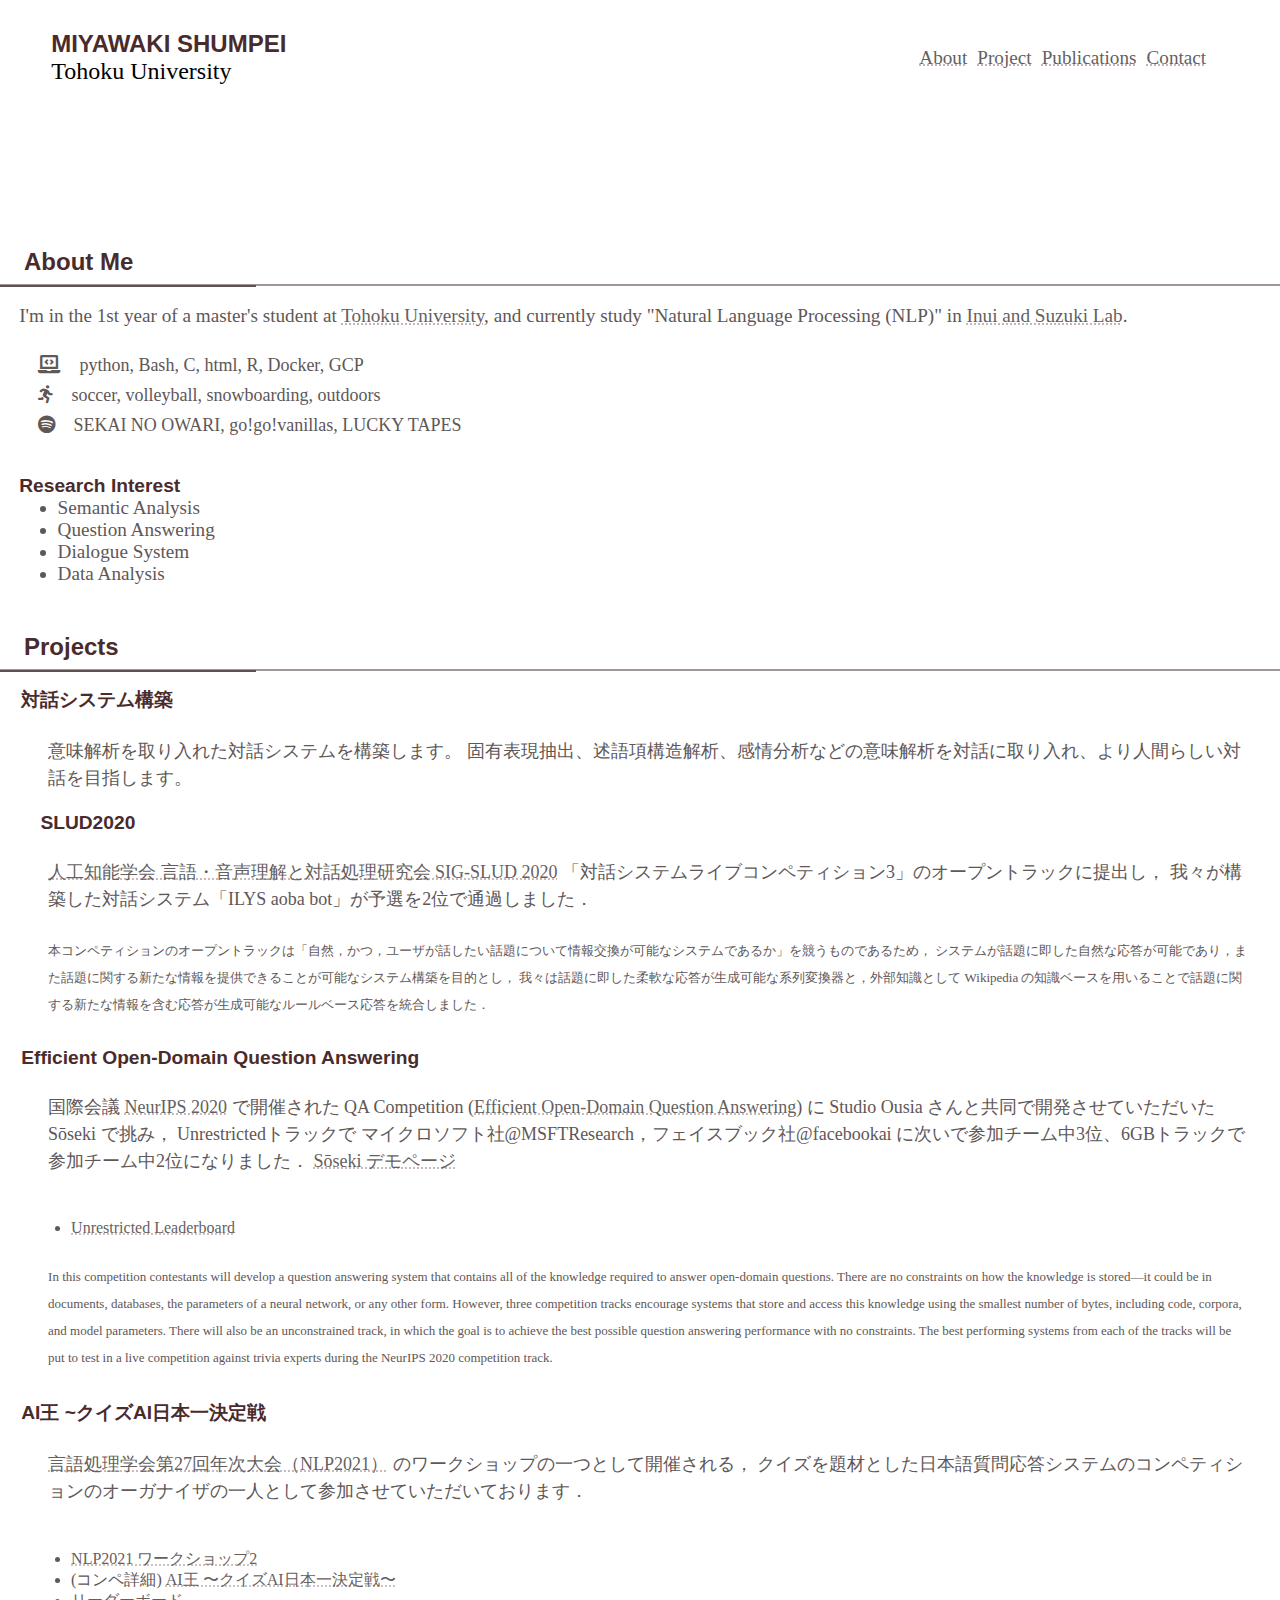
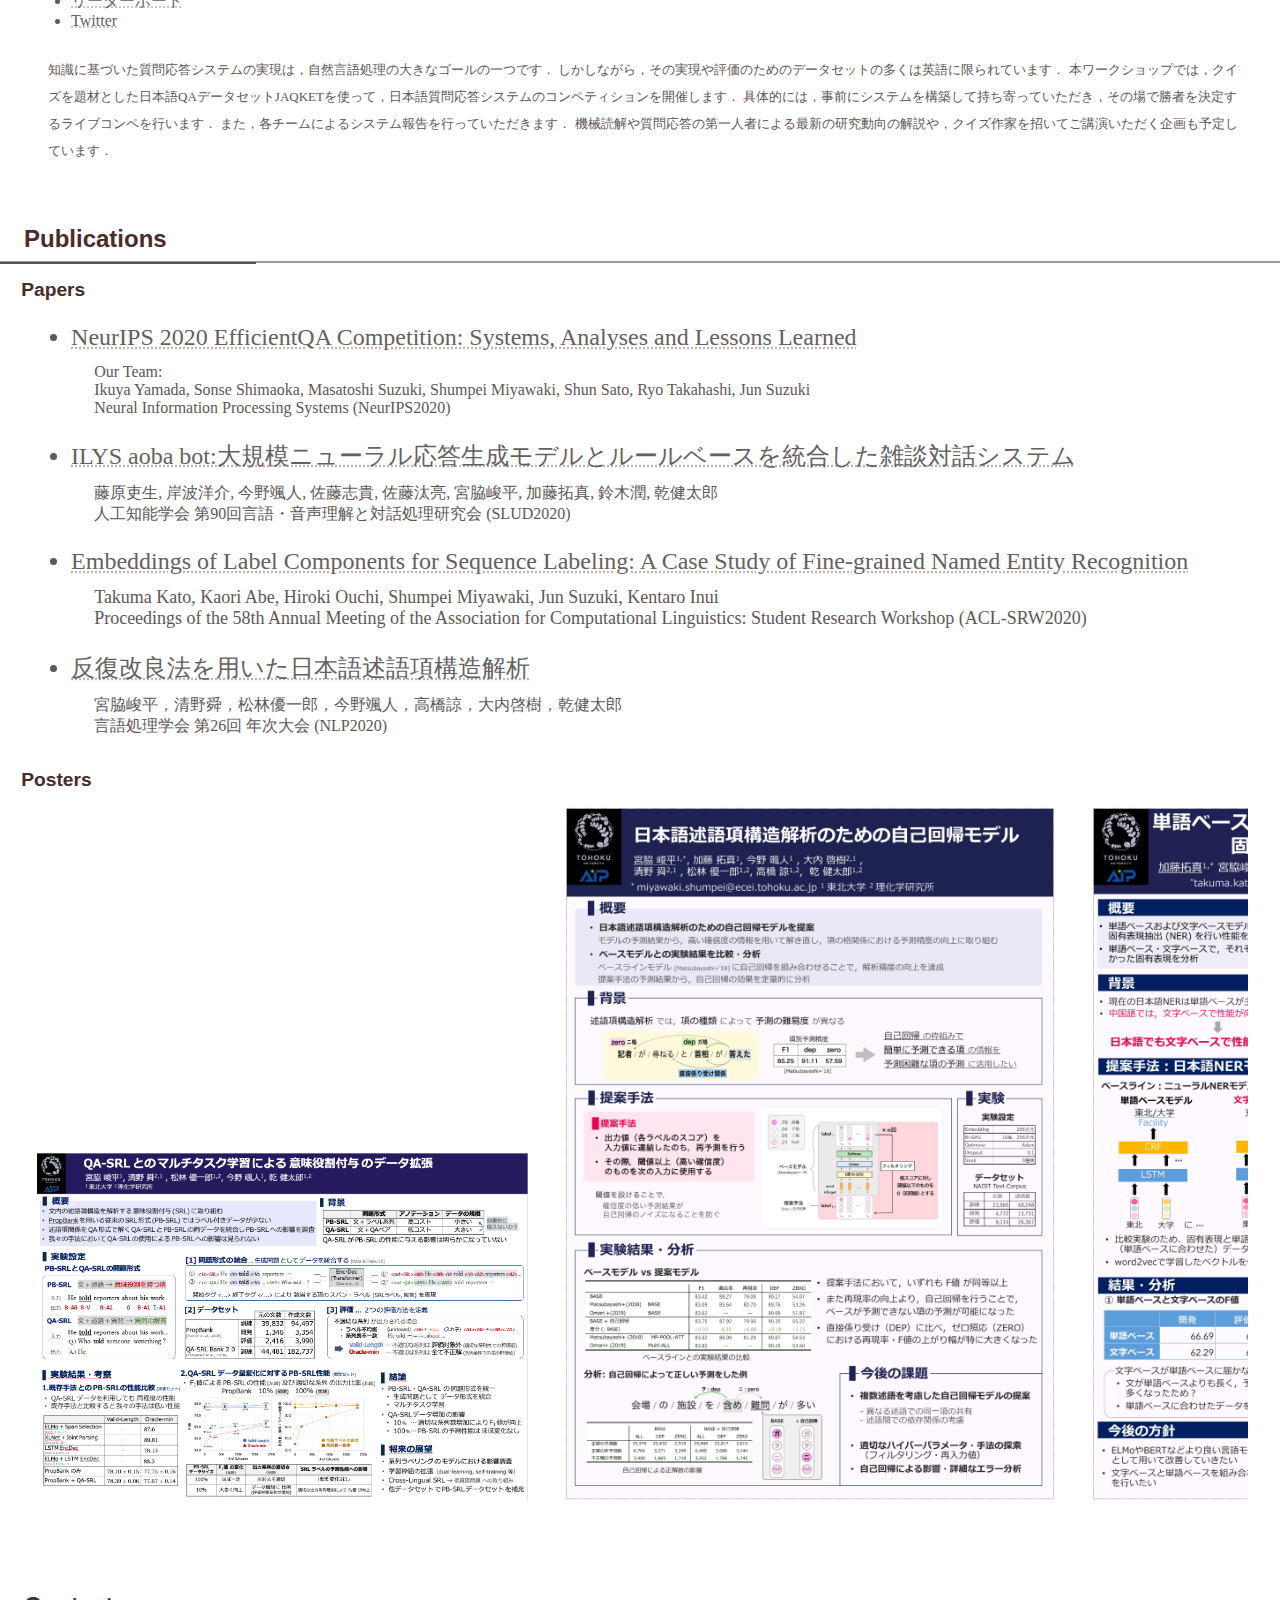
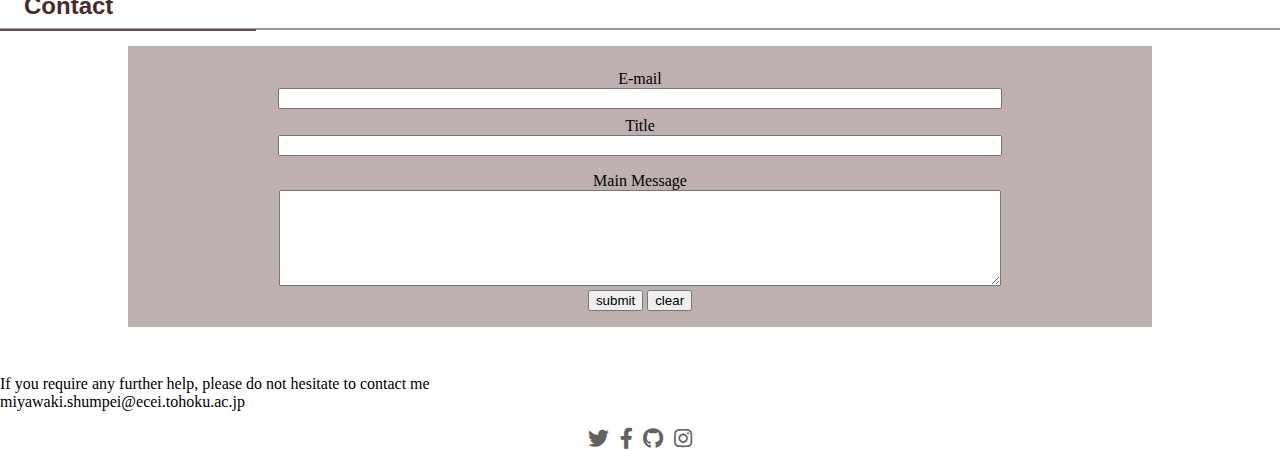
==== commit 350361ac: "update: index.html" ====
--- a/index.html
+++ b/index.html
@@ -5,7 +5,7 @@
   <head>
     <title>Shumpei Miyawaki</title>
     <meta charset="UTF-8">
-    <link rel="stylesheet" href="styles/main.css">
+    <link rel="stylesheet" href="src/static/css/main.css">
     <link href="https://use.fontawesome.com/releases/v5.6.1/css/all.css" rel="stylesheet">
   </head>
 
@@ -31,9 +31,10 @@
     <div class="blank"></div>
     <div class="bg_test"></div>
 
-    <div>
-      <div class="div_headline">
-        <h1 id="link_about" class="headline"> About Me </h1>
+    <!-- About -->
+    <div id="link_about">
+      <div class="div_headline">
+        <h1 class="headline"> About Me </h1>
       </div>
       <div class="context">
         
@@ -64,9 +65,9 @@
     
 
     <!-- Project -->
-    <div>
-      <div class="div_headline">
-        <h1 id="link_project" class="headline"> Projects </h1>
+    <div id="link_project">
+      <div class="div_headline">
+        <h1 class="headline"> Projects </h1>
       </div>
 
       <div>  
@@ -99,6 +100,7 @@
             <p class="padding_top1 padding_left1"><font size="4">
               国際会議 <a href="https://nips.cc/Conferences/2020">NeurIPS 2020</a> で開催された QA Competition (<a href="https://efficientqa.github.io/">Efficient Open-Domain Question Answering</a>) に Studio Ousia さんと共同で開発させていただいた Sōseki で挑み，
               Unrestrictedトラックで マイクロソフト社@MSFTResearch，フェイスブック社@facebookai に次いで参加チーム中3位、6GBトラックで参加チーム中2位になりました．
+              <a href="http://demo.soseki.ai/">Sōseki デモページ</a>
             </font></p>
             <div class="padding_top2 padding_left2"><font size="3">
               <ul>
@@ -145,30 +147,36 @@
     </div>
 
     <!-- Publications -->
-    <div class="publications">
-      <div class="div_headline">
-        <h1 id="link_publications" class="headline"> Publications </h1>
+    <div class="publications" id="link_publications">
+      <div class="div_headline">
+        <h1 class="headline"> Publications </h1>
       </div>
 
       <div class="sub_header">
         <h2 class="padding_left1">Papers</h2>
         <div class="context">
           <ul class="padding_left2">
+            <li class="padding_top1"><font size="5"><a href="https://arxiv.org/abs/2101.00133">NeurIPS 2020 EfficientQA Competition: Systems, Analyses and Lessons Learned</a></font></li>
+            <div class="padding_left1 padding_top0"><font size="3">
+              <p>Our Team:</p>
+              <p>Ikuya Yamada, Sonse Shimaoka, Masatoshi Suzuki, Shumpei Miyawaki, Shun Sato, Ryo Takahashi, Jun Suzuki</p>
+              <p>Neural Information Processing Systems (NeurIPS2020)</p>
+            </font></div>
+            <li class="padding_top1"><font size="5"><a href="https://jsai.ixsq.nii.ac.jp/ej/?action=pages_view_main&active_action=repository_view_main_item_detail&item_id=10933&item_no=1&page_id=13&block_id=23">ILYS aoba bot:大規模ニューラル応答生成モデルとルールベースを統合した雑談対話システム</a></font></li>
+            <div class="padding_left1 padding_top0"><font size="3">
+              <p>藤原吏生, 岸波洋介, 今野颯人, 佐藤志貴, 佐藤汰亮, 宮脇峻平, 加藤拓真, 鈴木潤, 乾健太郎</p>
+              <p>人工知能学会 第90回言語・音声理解と対話処理研究会 (SLUD2020)</p>
+            </font></div>
+            <li class="padding_top1"><font size="5"><a href="https://www.aclweb.org/anthology/2020.acl-srw.30/">Embeddings of Label Components for Sequence Labeling: A Case Study of Fine-grained Named Entity Recognition</a></font></li>
+            <div class="padding_left1 padding_top0"><font size="4">
+              <p>Takuma Kato, Kaori Abe, Hiroki Ouchi, Shumpei Miyawaki, Jun Suzuki, Kentaro Inui</p>
+              <p>Proceedings of the 58th Annual Meeting of the Association for Computational Linguistics: Student Research Workshop (ACL-SRW2020)</p>
+            </font></div>
             <li class="padding_top1"><font size="5"><a href="https://www.anlp.jp/proceedings/annual_meeting/2020/pdf_dir/C5-2.pdf">反復改良法を用いた日本語述語項構造解析</a></font></li>
-              <div class="padding_left1 padding_top0"><font size="3">
-                <p>宮脇峻平，清野舜，松林優一郎，今野颯人，高橋諒，大内啓樹，乾健太郎</p>
-                <p>言語処理学会 第26回 年次大会 (NLP2020)</p>
-              </font></div>
-            <li class="padding_top1"><font size="5"><a href="https://www.aclweb.org/anthology/2020.acl-srw.30/">Embeddings of Label Components for Sequence Labeling: A Case Study of Fine-grained Named Entity Recognition</a></font></li>
-              <div class="padding_left1 padding_top0"><font size="4">
-                <p>Takuma Kato, Kaori Abe, Hiroki Ouchi, Shumpei Miyawaki, Jun Suzuki, Kentaro Inui</p>
-                <p>Proceedings of the 58th Annual Meeting of the Association for Computational Linguistics: Student Research Workshop (ACL-SRW2020)</p>
-              </font></div>
-            <li class="padding_top1"><font size="5"><a href="#">ILYS aoba bot:大規模ニューラル応答生成モデルとルールベースを統合した雑談対話システム</a></font></li>
-              <div class="padding_left1 padding_top0"><font size="3">
-                <p>藤原吏生, 岸波洋介, 今野颯人, 佐藤志貴, 佐藤汰亮, 宮脇峻平, 加藤拓真, 鈴木潤, 乾健太郎</p>
-                <p>人工知能学会 第90回言語・音声理解と対話処理研究会 (SLUD2020)</p>
-              </font></div>
+            <div class="padding_left1 padding_top0"><font size="3">
+              <p>宮脇峻平，清野舜，松林優一郎，今野颯人，高橋諒，大内啓樹，乾健太郎</p>
+              <p>言語処理学会 第26回 年次大会 (NLP2020)</p>
+            </font></div>
           </ul>
         </div>
       </div>
@@ -247,10 +255,10 @@
 
 
 
-    <!-- mail form -->
-    <div class="contact">
-      <div class="div_headline">
-        <h1 id="link_contact" class="headline"> Contact </h1>
+    <!-- Contact -->
+    <div class="contact" id="link_contact">
+      <div class="div_headline">
+        <h1 class="headline"> Contact </h1>
       </div>
       <div class="mail_form">
         <form method="post" action="mailto:miyawaki.shumpei@ecei.tohoku.ac.jp" enctype="text/plain" target="_blank" onsubmit="try {return window.confirm(&quot;セキュリティ上の制限から、このフォームは正しく機能しない可能性があります。\n続行しますか？&quot;);} catch (e) {return false;}">
--- a/src/static/css/main.css
+++ b/src/static/css/main.css
@@ -0,0 +1,299 @@
+@import url('https://fonts.googleapis.com/css?family=Rajdhani:500&display=swap');
+@import url('https://fonts.googleapis.com/css?family=Lato:400,700|Noto+Sans+JP:400,700');
+
+html, body, div, span, applet, object,
+iframe, h1, h2, h3, h4, h5, h6, p, blockquote,
+pre, a, abbr, acronym, address, big, cite,
+code, del, dfn, em, img, ins, kbd, q, s, samp,
+small, strike, strong, sub, sup, tt, var, b,
+u, i, center, dl, dt, dd, ol, ul, li, fieldset,
+form, label, legend, table, caption, tbody,
+tfoot, thead, tr, th, td, article, aside,
+canvas, details, embed, figure, figcaption,
+footer, header, hgroup, menu, nav, output, ruby,
+section, summary, time, mark, audio, video {
+	margin: 0;
+	padding: 0;
+	border: 0;
+	font-size: 150%;
+	font: inherit;
+}
+
+header {
+	width: 100%;
+	padding: 30px 4% 10px;
+	font-size: 150%;
+	background-color: white;
+	border-color: white;
+	position: absolute;
+	z-index: 100;
+	top: 0;
+	display: flex;
+	align-items: center;
+}
+
+footer{
+	width: 100%;
+	height: 50px;
+    background-color: rgb(180, 171, 171);
+	color: rgb(82, 80, 80);
+	font-size: 9pt;
+    text-align: center;
+	position: absolute;
+	z-index: 100;
+    bottom: 0;
+}
+
+.wrapper{
+    min-height: 100vh;
+	position: relative;
+	padding-top: 80px;
+	padding-bottom: 40px;
+    box-sizing: border-box;
+}
+
+.right {
+	margin: 0 0 0 auto;
+	padding-right: 5em;
+}
+
+.center {
+	text-align: center;
+	margin: 0 auto;
+}
+
+nav {
+	margin: 0 0 0 auto;
+}
+
+ul.nav_header {
+	list-style: none;
+	margin: 0 0 0 auto;
+	display: flex;
+	text-align: justify;
+}
+
+li.nav_header {
+	margin: 5px 5px 5px 5px;
+	font-size: 80%;
+}
+
+
+h1, h2, h3, h4, h5, h6 {
+	margin: 0;
+	padding: 0;
+	border: 0;
+	font-size: 150%;
+	font: inherit;
+	font-weight: bold;
+	font-family: 'Nato', sans-serif;
+	color: rgb(74, 43, 43);
+}
+
+h1.headline {
+	position: relative;
+	font-size: 150%;
+	z-index: 10;
+	text-align: left;
+	padding-top: 1em;
+	padding-left: 1em;
+	bottom: -1em;
+}
+
+.div_headline{
+    border-bottom: solid 2px #9f9698;
+    padding-bottom: 2rem;
+	position: relative;
+	z-index: 10;
+}
+.div_headline:after{
+    border-bottom: solid 2px #615050;
+    bottom: -3px;
+    content: " ";
+    display: block;
+	position: absolute;
+	z-index: 10;
+	width: 20%;
+}
+
+div.context {
+	font-size: 120%;
+	padding-left: 1em;
+	color: rgb(96, 87, 87);
+}
+
+a {	
+	text-decoration: underline dotted rgb(196, 178, 178);
+	color: #655f5f;
+ }
+
+.padding_top0 {
+	padding-top: 0.5em;
+}
+
+.padding_top1 {
+	padding-top: 1em;
+}
+
+.padding_top2 {
+	padding-top: 2em;
+}
+
+.padding_left1 {
+	padding-left: 1em;
+}
+
+.padding_left2 {
+	padding-left: 2em;
+}
+
+.padding_both {
+	padding-left: 0.25em;
+	padding-right: 0.25em;
+}
+
+.blank {
+	margin: 200px 100%;
+	text-align: center;
+	background-color: white;
+	color: white;
+	border-color: white;
+}
+
+
+.bg_test {
+	text-align: center;
+	width: auto;
+	height: 100%;
+	background-image: url('/static/img/hedgehog.jpg');
+	background-repeat: no-repeat;
+	background-size: auto 100%;
+	background-position: center center;
+	background-attachment: fixed;
+}
+
+.sub_header {
+	padding: 1rem 2rem;
+	padding-left: 2px;
+	font-size: 120%;
+}
+
+.horizontal-list {
+	overflow-x: auto;
+	white-space: nowrap;
+	-webkit-overflow-scrolling: touch;
+}
+
+.item {
+	display: inline-block;
+	width: 40%;
+	height: 200px;
+	margin: 16px;
+	font-size: 120%;
+}
+
+img {
+    width:auto;
+    height:auto;
+    max-width:100%;
+    max-height:100%;
+}
+
+
+.poster {
+	overflow: hidden;
+	margin: 0 0 0 0;
+	position: relative;
+}
+
+.poster .caption {
+	font-size: 100%;
+	text-align: center;
+	color: #fff;
+}
+
+.poster .mask {
+	width: 100%;
+	height: 100%;
+	position: absolute;
+	top: 0;
+	left: 0;
+	opacity: 0;
+	background-color: rgba(0,0,0,0.4);
+	-webkit-transition:	all 0.6s ease;
+	transition:	all 0.6s ease;
+}
+
+.poster:hover .mask {
+	opacity: 1;
+	padding-top: 90px;
+}
+
+
+.contact {
+	position: relative;
+	margin: 16px auto;
+	text-align: center;
+	font-size: 100%;
+}
+
+.mail_form {
+	display: inline-block;
+	width: 80%;
+	height: 100%;
+	margin: 16px;
+	padding-top: 16px;
+	padding-bottom: 16px;
+	font-size: 100%;
+	background: rgb(191, 176, 176);
+}
+
+input[type="text"], input[type="email"], textarea {
+	width: 70%;
+	height: 100%;
+}
+
+.icon {
+	text-decoration: none;
+	text-decoration: none;
+}
+
+.icon:before {
+	-moz-osx-font-smoothing: grayscale;
+	-webkit-font-smoothing: antialiased;
+	display: inline-block;
+	font-style: normal;
+	font-variant: normal;
+	text-rendering: auto;
+	line-height: 1;
+	text-transform: none !important;
+	font-family: 'Font Awesome 5 Free';
+	font-weight: 400;
+}
+
+.icon:before {
+	line-height: inherit;
+}
+
+.icon > .label {
+	display: none;
+}
+
+.icon.solid:before {
+	font-weight: 900;
+}
+
+.icon.brands:before {
+	font-family: 'Font Awesome 5 Brands';
+}
+
+.horizontal {
+	float: center;
+	font-size: 130%;
+	list-style: none;
+	display: flex;
+    justify-content: center;
+    align-items: center;
+	margin: 0 auto;
+	text-align: center;
+}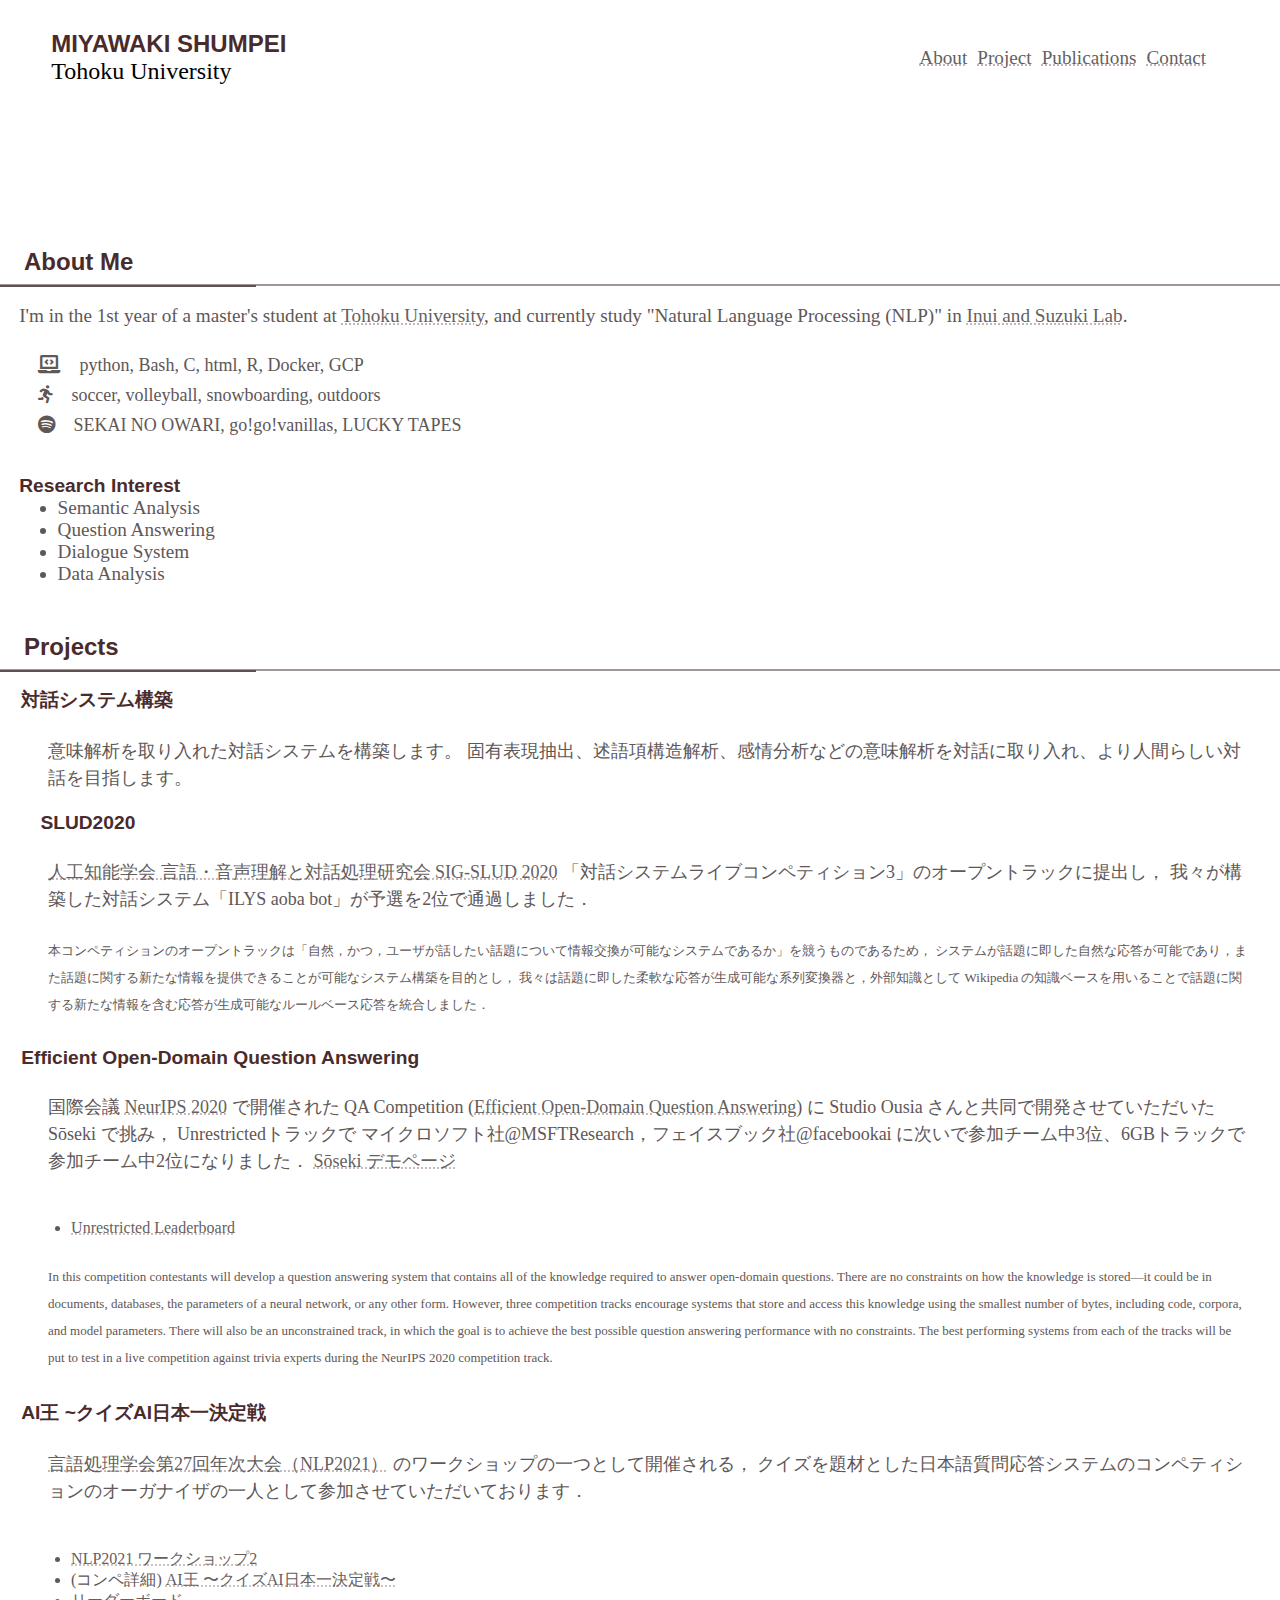
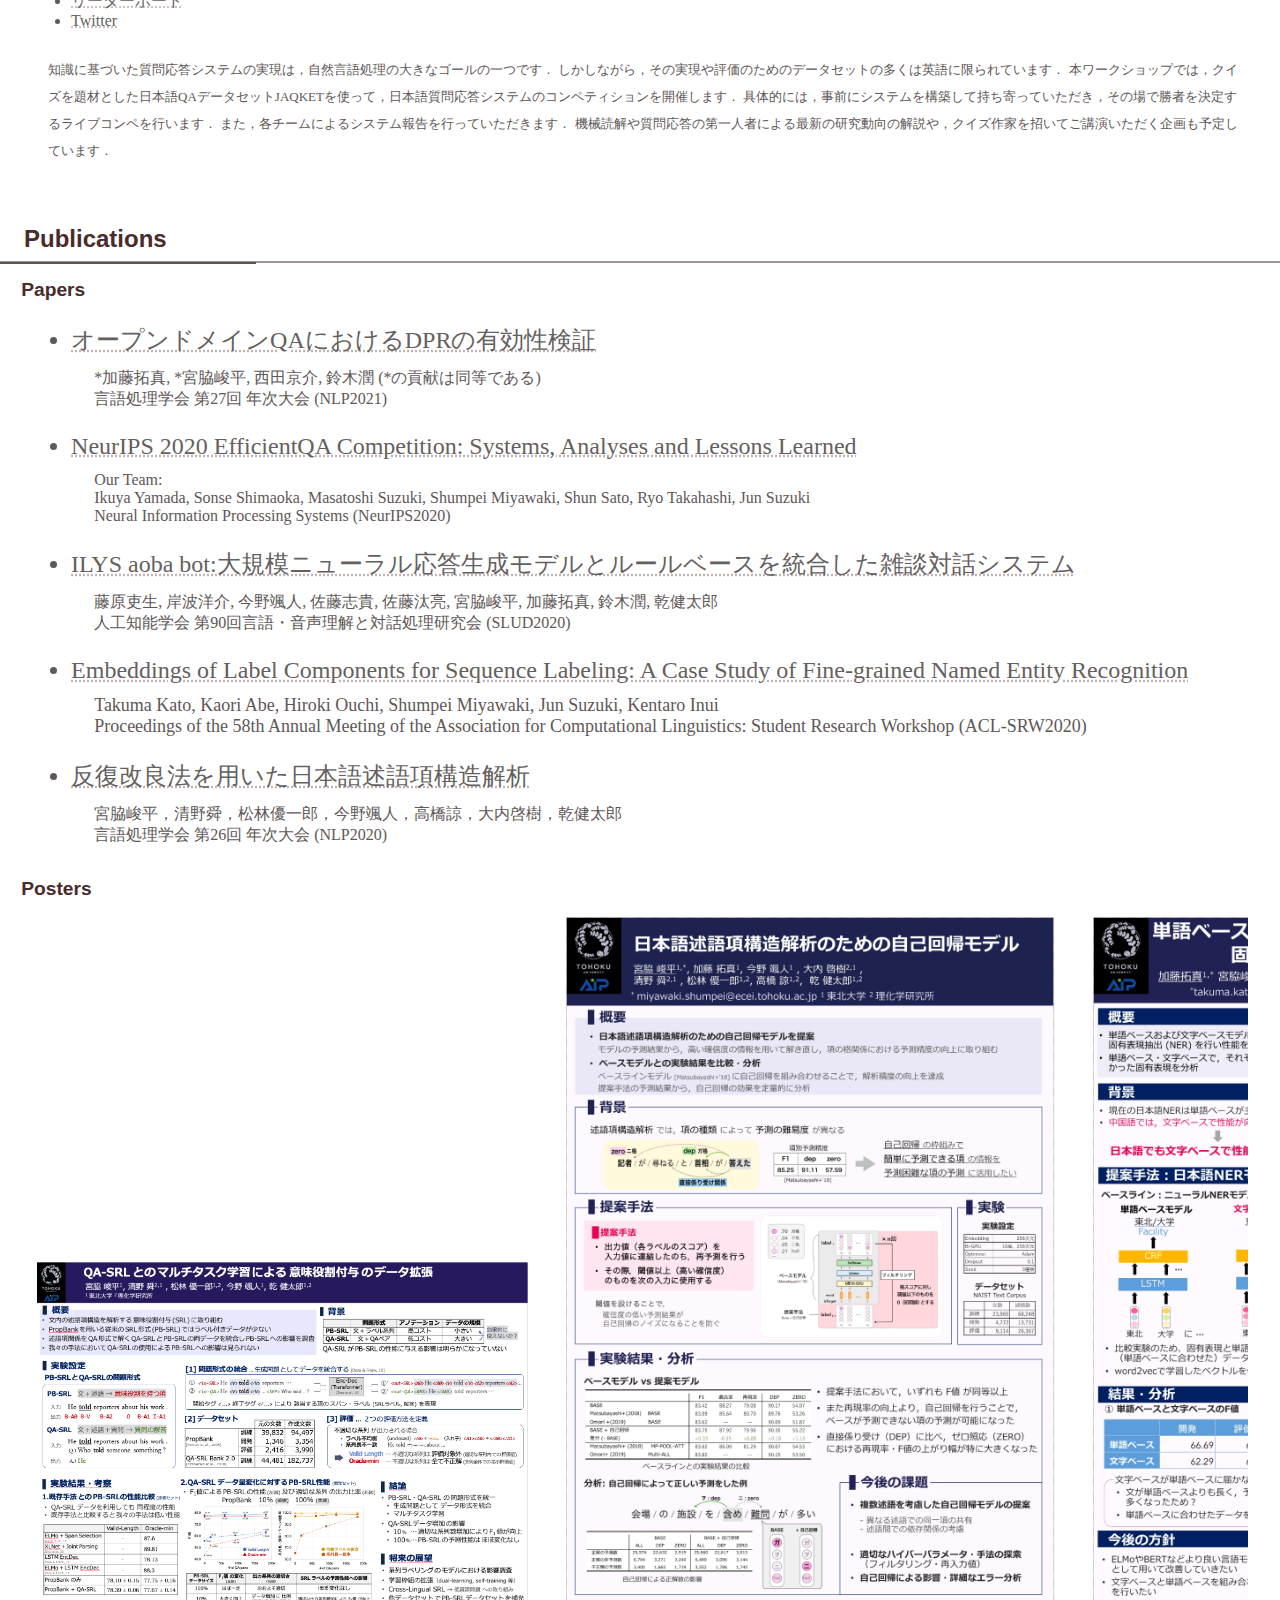
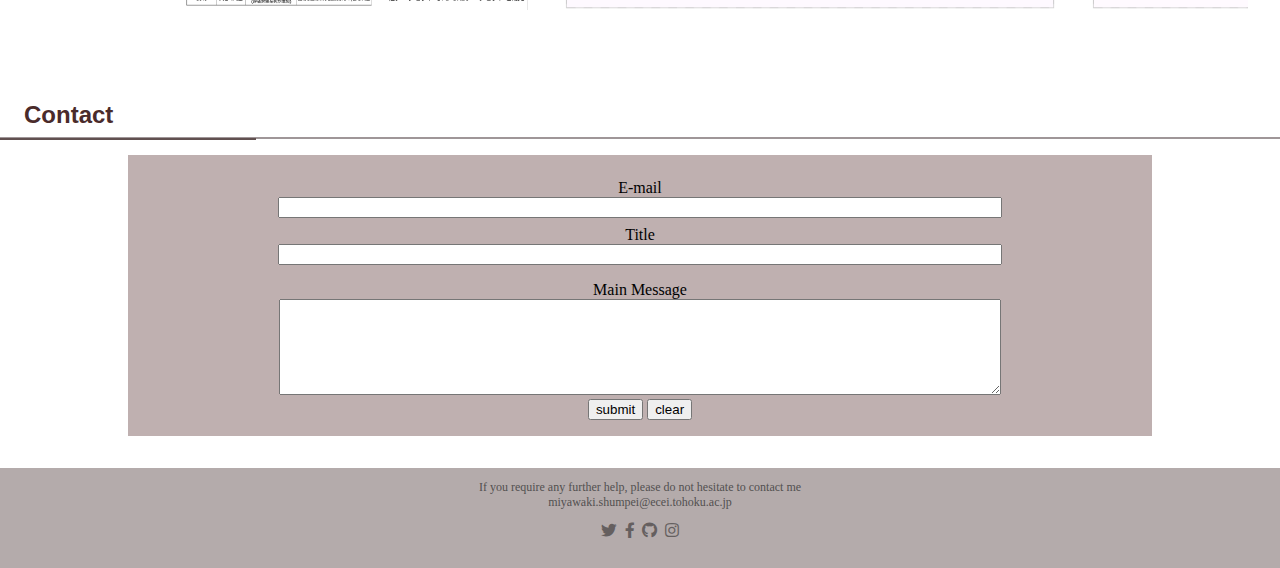
==== commit b86df48a: "update" ====
--- a/index.html
+++ b/index.html
@@ -156,6 +156,11 @@
         <h2 class="padding_left1">Papers</h2>
         <div class="context">
           <ul class="padding_left2">
+            <li class="padding_top1"><font size="5"><a href="#">オープンドメインQAにおけるDPRの有効性検証</a></font></li>
+            <div class="padding_left1 padding_top0"><font size="3">
+              <p>*加藤拓真, *宮脇峻平, 西田京介, 鈴木潤 (*の貢献は同等である)</p>
+              <p>言語処理学会 第27回 年次大会 (NLP2021)</p>
+            </font></div>
             <li class="padding_top1"><font size="5"><a href="https://arxiv.org/abs/2101.00133">NeurIPS 2020 EfficientQA Competition: Systems, Analyses and Lessons Learned</a></font></li>
             <div class="padding_left1 padding_top0"><font size="3">
               <p>Our Team:</p>
--- a/src/static/css/main.css
+++ b/src/static/css/main.css
@@ -32,15 +32,14 @@
 	align-items: center;
 }
 
-footer{
-	width: 100%;
-	height: 50px;
+.footer{
+	width: 100%;
+	height: 100px;
     background-color: rgb(180, 171, 171);
 	color: rgb(82, 80, 80);
 	font-size: 9pt;
     text-align: center;
-	position: absolute;
-	z-index: 100;
+	position: relative;
     bottom: 0;
 }
 
@@ -296,4 +295,57 @@
     align-items: center;
 	margin: 0 auto;
 	text-align: center;
-}+}
+
+/*
+::-webkit-scrollbar {
+    width: 10px;
+}
+
+::-webkit-scrollbar-track {
+  border-radius: 10px;
+  box-shadow: inset 0 0 6px rgba(0, 0, 0, .1);
+}
+
+::-webkit-scrollbar-thumb {
+  background-color: rgba(0, 0, 50, .5);
+  border-radius: 10px;
+  box-shadow:0 0 0 1px rgba(255, 255, 255, .3);
+}
+*/
+
+table {
+	border-collapse: collapse;
+	table-layout: fixed;
+	text-align: center;
+	margin: 0 auto;
+}
+thead, tbody {
+  display: block;
+  overflow: auto;
+  }
+  .thead {
+	background-color: #8a7f82;
+	color: white;
+	text-align: center;
+	width: 100%;
+	/*overflow: hidden;*/
+  }
+  table tbody {
+	/*overflow: auto;*/
+	text-align: center;
+	border: 1px solid rgb(221, 221, 221);
+	background-color: rgb(255, 251, 240);
+	width: 100%;
+  }
+  table th {
+	width: 20%;
+	height: 2em;
+	text-align: center;
+	border: solid 1px black;
+  }
+  table td { 
+	width: 20%;
+	text-align: center;
+	border: solid 1px black;
+  }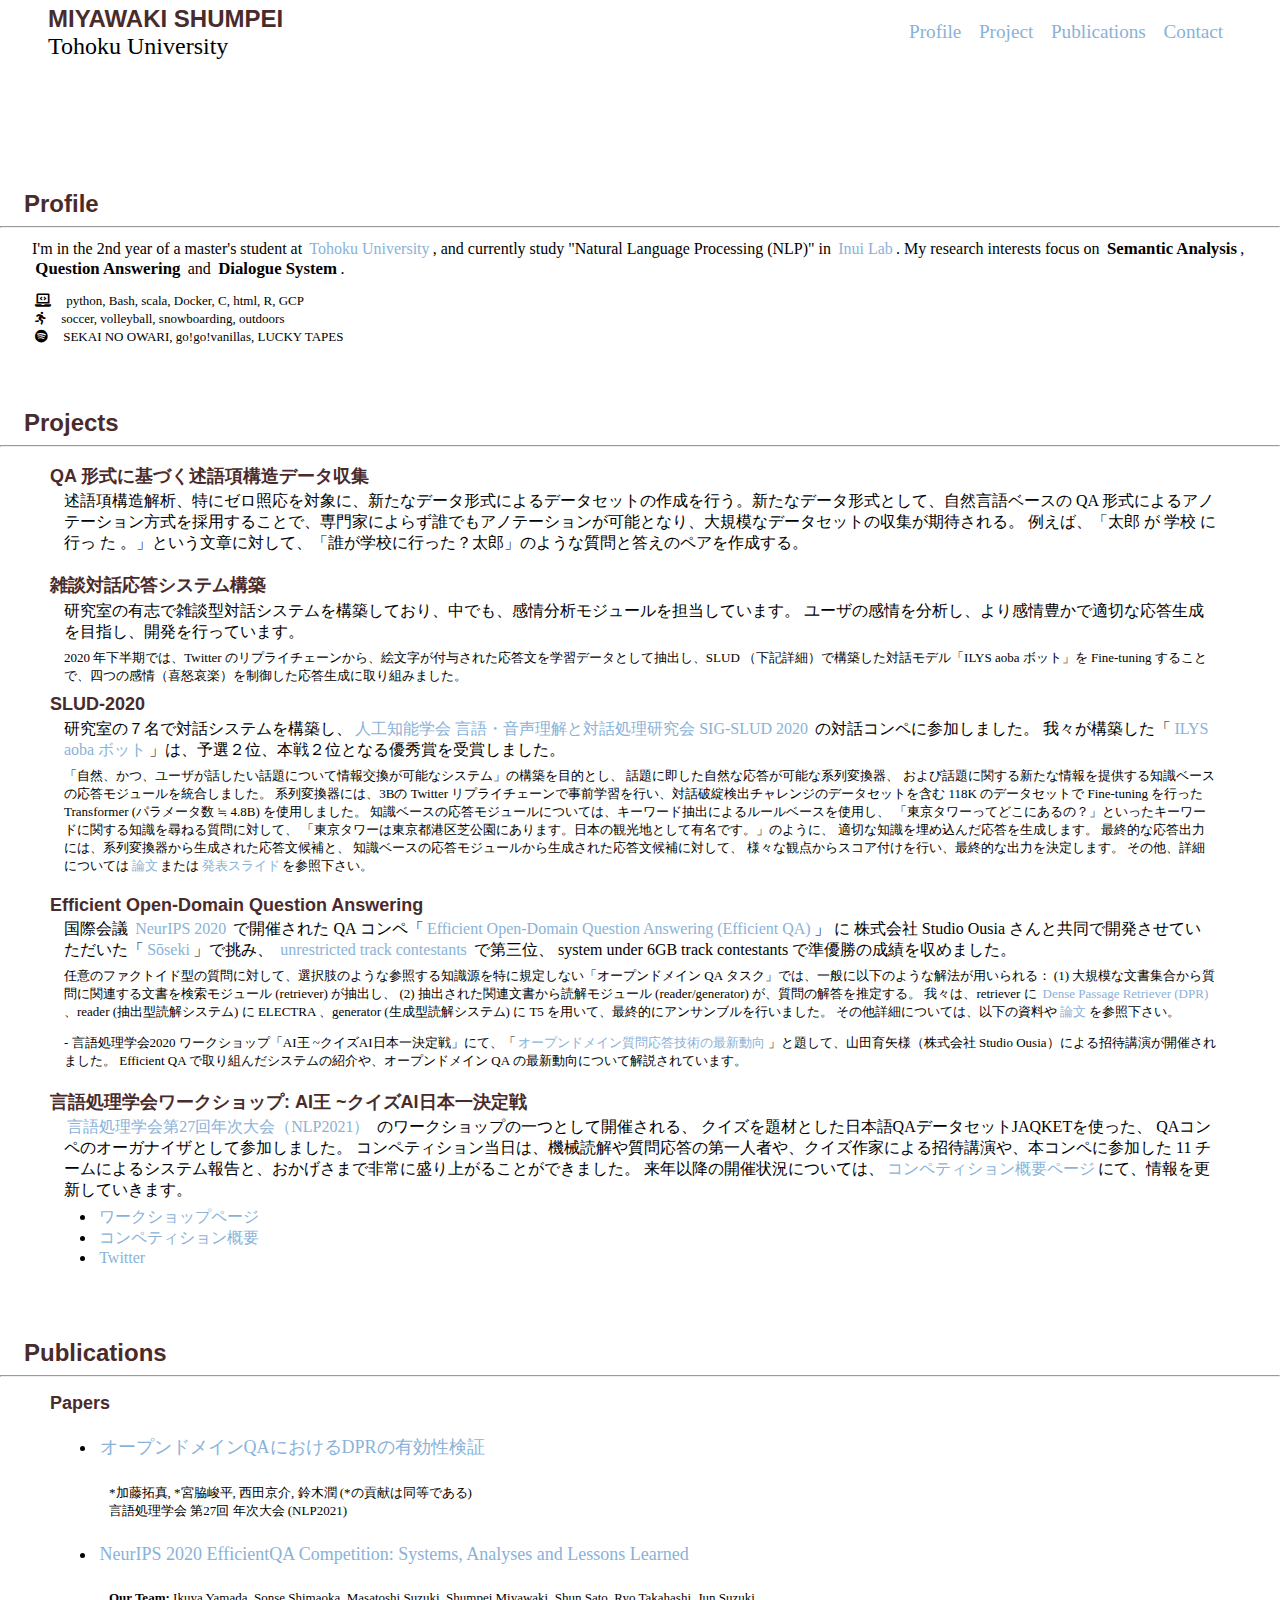
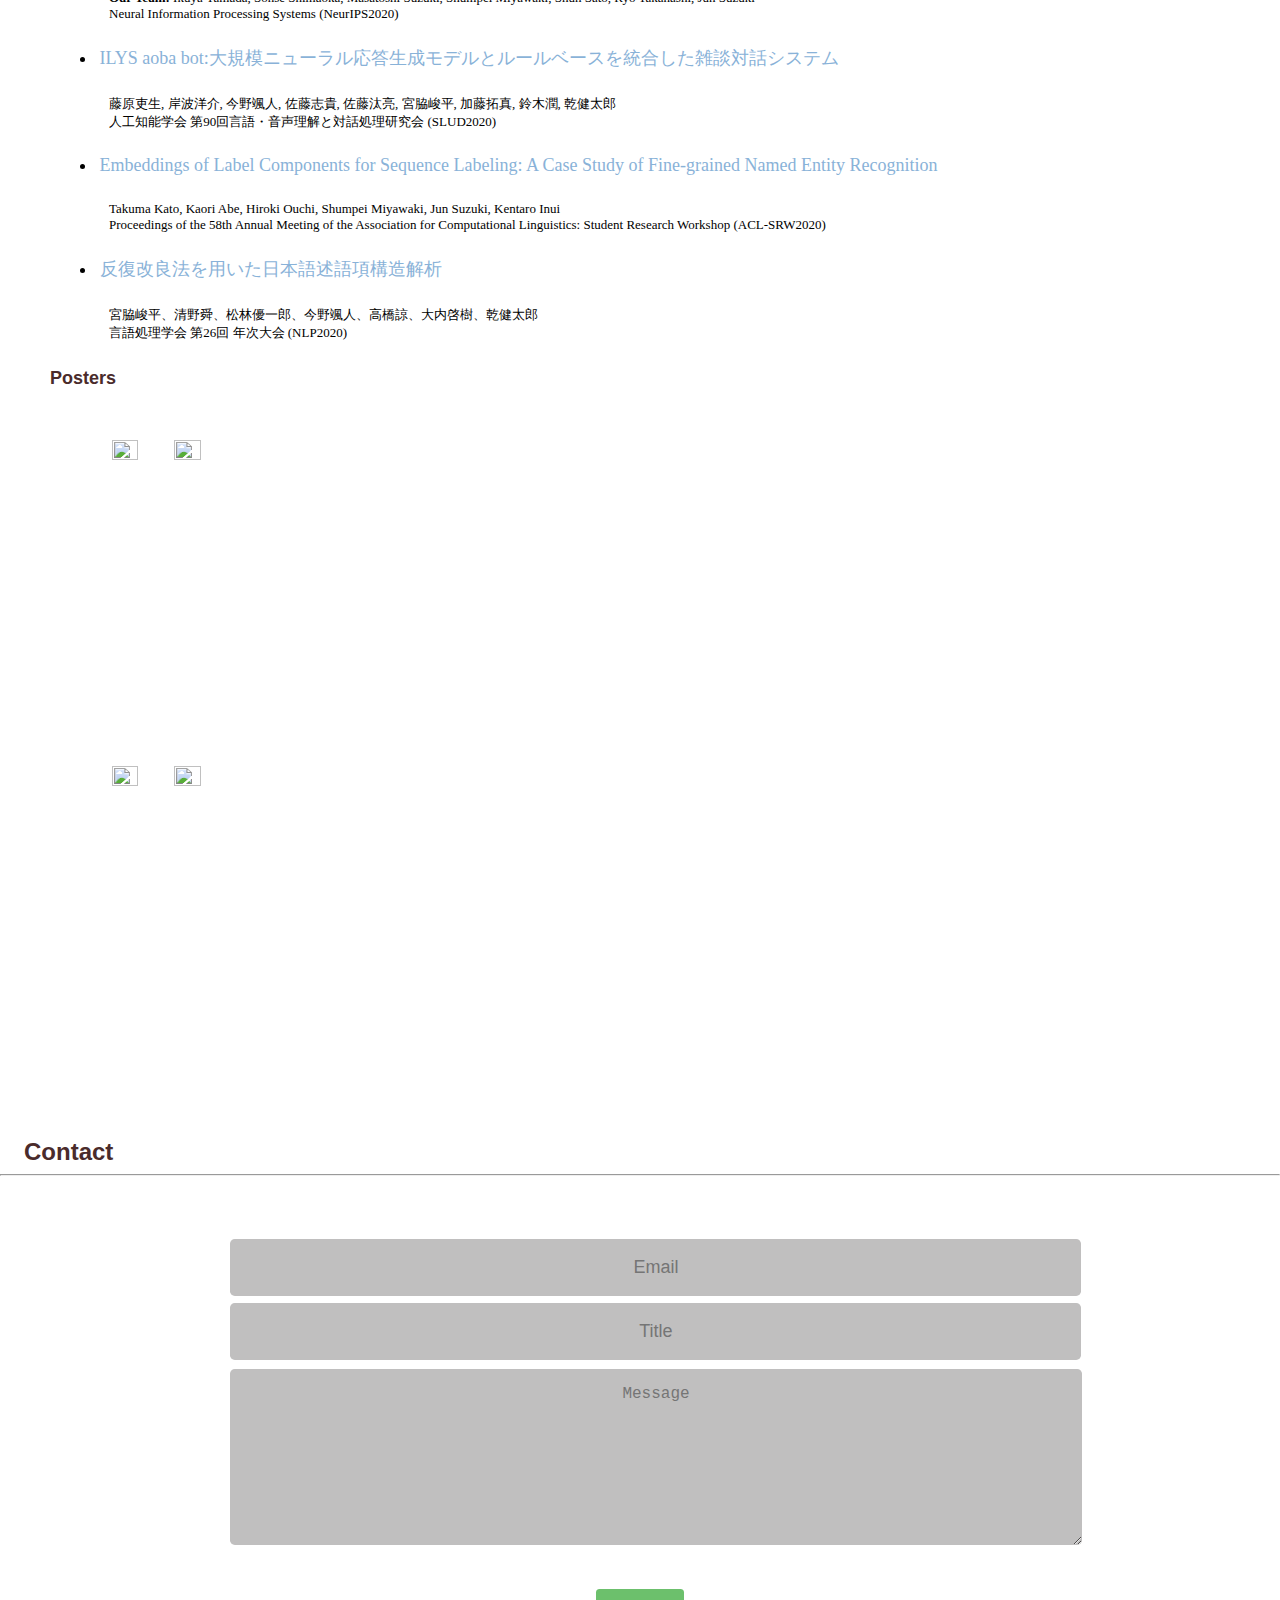
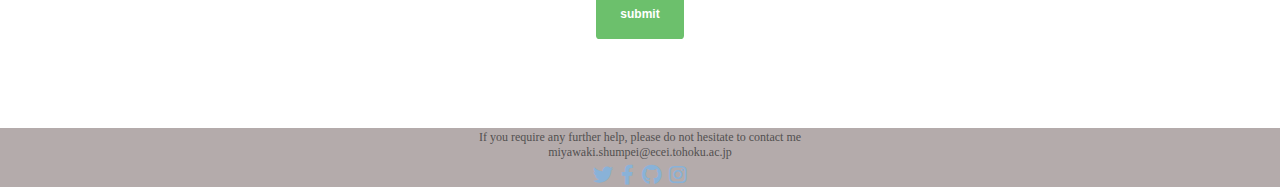
==== commit 073c7c7c: "update" ====
--- a/index.html
+++ b/index.html
@@ -5,298 +5,395 @@
   <head>
     <title>Shumpei Miyawaki</title>
     <meta charset="UTF-8">
-    <link rel="stylesheet" href="src/static/css/main.css">
+    <link rel="stylesheet" href="src/static/css/main.css?q=42203">
+    <link rel="stylesheet" href="src/static/css/chat.css?q=42203">
+    <link rel="stylesheet" href="src/static/css/table.css?q=42553">
+    <link rel="stylesheet" href="src/static/css/mail.css?q=42203">
+    <link rel="stylesheet" href="src/static/css/poster.css?q=43253">
     <link href="https://use.fontawesome.com/releases/v5.6.1/css/all.css" rel="stylesheet">
+    <script src="https://ajax.googleapis.com/ajax/libs/jquery/1.12.4/jquery.min.js"></script>
+    <script type="text/javascript" src="src/static/javascript/ajax.js"></script>
   </head>
 
   <body>
-    <header class="header">
-      <div id="home">
-        <h1 id="title">MIYAWAKI SHUMPEI</h1>
+
+    <header>
+      <div class="area">
+        <h1>MIYAWAKI SHUMPEI</h1>
         <p>Tohoku University</p>
       </div>
-      <div class="right">
+      <div class="area right">
         <nav id="nav">     
           <ul class="nav_header">
-            <li class="nav_header"><a href="#link_about"><span class="">About</span></a></li>
-            <li class="nav_header"><a href="#link_project"><span class="">Project</span></a></li>
-            <li class="nav_header"><a href="#link_publications"><span class="">Publications</span></a></li>
-            <li class="nav_header"><a href="#link_contact"><span class="">Contact</span></a></li>
-            <!-- <li class="nav_header"><a href="/secret"><span class="">Developing</span></a></li>-->
+            <li class="nav_header"><a href="#sec_about">Profile</a></li>
+            <li class="nav_header"><a href="#sec_project">Project</a></li>
+            <li class="nav_header"><a href="#sec_publications">Publications</a></li>
+            <li class="nav_header"><a href="#sec_contact">Contact</a></li>
           </ul>
         </nav>
       </div>
     </header>
 
-    <div class="blank"></div>
-    <div class="bg_test"></div>
-
-    <!-- About -->
-    <div id="link_about">
-      <div class="div_headline">
-        <h1 class="headline"> About Me </h1>
-      </div>
-      <div class="context">
-        
-        <p class="padding_top1"><font size="">
-          I'm in the 1st year of a master's student at <a href="https://www.tohoku.ac.jp/japanese/">Tohoku University</a>,
-          and currently study "Natural Language Processing (NLP)" in <a href="https://www.nlp.ecei.tohoku.ac.jp/">Inui and Suzuki Lab</a>.<br />
-        </font></p>
-        
-        <div class="padding_top1 padding_left1"><font size="4">
-            <p class="padding_top0"><i class="fas fa-laptop-code my-small"></i><span class="padding_left1">python, Bash, C, html, R, Docker, GCP</span></p>
-            <p class="padding_top0"><i class="fas fa-running"></i><span class="padding_left1">soccer, volleyball, snowboarding, outdoors</span></p>
-            <p class="padding_top0"><i class="fab fa-spotify my-small"></i><span class="padding_left1">SEKAI NO OWARI, go!go!vanillas, LUCKY TAPES</span></p>
-        </font></div>
-        
-        <div class="padding_top2">
-          <h2>Research Interest</h2>
-          <ul class="padding_left2">
-            <li>Semantic Analysis</li>
-            <li>Question Answering</li>
-            <li>Dialogue System</li>
-            <li>Data Analysis</li>
-          </ul>
+    <div style="padding: 5em;"></div>
+
+    <div>
+      <!-- About -->
+      <div id="sec_about" class="box_section">
+        <div class="section">
+          <h1 class="title" style="padding: 0 1em;">Profile</h1>
+        </div>
+        <hr>
+
+        <div class="area">
+          <p>
+            I'm in the 2nd year of a master's student at <a href="https://www.tohoku.ac.jp/japanese/">Tohoku University</a>,
+            and currently study "Natural Language Processing (NLP)" in <a href="https://www.nlp.ecei.tohoku.ac.jp/">Inui Lab</a>.
+            My research interests focus on <span class="bold">Semantic Analysis</span>, <span class="bold">Question Answering</span> and <span class="bold">Dialogue System</span>.
+          </p>
+          
+          <div style="area">
+            <ul style="list-style: none; font-size: small; padding-top: 1em;">
+              <li><i class="fas fa-laptop-code my-small"></i>　python, Bash, scala, Docker, C, html, R, GCP</li>
+              <li><i class="fas fa-running"></i>　soccer, volleyball, snowboarding, outdoors</li>
+              <li><i class="fab fa-spotify my-small"></i>　SEKAI NO OWARI, go!go!vanillas, LUCKY TAPES</li>
+            </ul>
+          </div>
+        </div>
+
+      </div>
+
+      <!-- Project -->
+      <div id="sec_project" class="box_section">
+        <div class="section">
+          <h1 class="title" style="padding: 0 1em;">Projects</h1>
+        </div>
+        <hr>
+
+        <div id="project_qasrl" class="box_subsec">
+          <div class="area">
+            <div class="subsec">
+              <h2 class="title">QA 形式に基づく述語項構造データ収集</h2>
+            </div>
+            <div class="area">
+              <p>
+                述語項構造解析、特にゼロ照応を対象に、新たなデータ形式によるデータセットの作成を行う。新たなデータ形式として、自然言語ベースの QA 形式によるアノテーション方式を採用することで、専門家によらず誰でもアノテーションが可能となり、大規模なデータセットの収集が期待される。
+                例えば、「太郎 が 学校 に 行っ た 。」という文章に対して、「誰が学校に行った？太郎」のような質問と答えのペアを作成する。
+              </p>
+            </div>
+          </div>
+        </div>
+
+        <div id="project_dialogue" class="box_subsec">
+          <div class="area">
+            <div class="subsec">
+              <h2 class="title">雑談対話応答システム構築</h2>
+            </div>
+            <div class="area">
+              <p>
+                研究室の有志で雑談型対話システムを構築しており、中でも、感情分析モジュールを担当しています。
+                ユーザの感情を分析し、より感情豊かで適切な応答生成を目指し、開発を行っています。
+              </p>
+            </div>
+            <div class="area">
+              <p style="font-size: small;">
+              2020 年下半期では、Twitter のリプライチェーンから、絵文字が付与された応答文を学習データとして抽出し、SLUD （下記詳細）で構築した対話モデル「ILYS aoba ボット」を Fine-tuning することで、四つの感情（喜怒哀楽）を制御した応答生成に取り組みました。
+              </p>
+            </div>
+          </div>
+
+          <div class="area">
+            <div class="subsec">
+              <h2 class="title">SLUD-2020</h2>
+            </div>
+            <div class="area">
+              <p>
+                研究室の７名で対話システムを構築し、<a href="https://dialog-system-live-competition.github.io/dslc3/result.html">人工知能学会 言語・音声理解と対話処理研究会 SIG-SLUD 2020</a> の対話コンペに参加しました。
+                我々が構築した「<a href="https://github.com/cl-tohoku/ILYS-aoba-chatbot">ILYS aoba ボット</a>」は、予選２位、本戦２位となる優秀賞を受賞しました。
+              </p>
+            </div>
+            <div class="area">
+              <p style="font-size: small;">
+                「自然、かつ、ユーザが話したい話題について情報交換が可能なシステム」の構築を目的とし、
+                話題に即した自然な応答が可能な系列変換器、
+                および話題に関する新たな情報を提供する知識ベースの応答モジュールを統合しました。
+                系列変換器には、3Bの Twitter リプライチェーンで事前学習を行い、対話破綻検出チャレンジのデータセットを含む 118K のデータセットで Fine-tuning を行った
+                Transformer (パラメータ数 ≒ 4.8B) を使用しました。
+                知識ベースの応答モジュールについては、キーワード抽出によるルールベースを使用し、
+                「東京タワーってどこにあるの？」といったキーワードに関する知識を尋ねる質問に対して、
+                「東京タワーは東京都港区芝公園にあります。日本の観光地として有名です。」のように、
+                適切な知識を埋め込んだ応答を生成します。
+                最終的な応答出力には、系列変換器から生成された応答文候補と、
+                知識ベースの応答モジュールから生成された応答文候補に対して、
+                様々な観点からスコア付けを行い、最終的な出力を決定します。
+                その他、詳細については<a href="https://jsai.ixsq.nii.ac.jp/ej/?action=pages_view_main&active_action=repository_view_main_item_detail&item_id=10933&item_no=1&page_id=13&block_id=23">論文</a>または<a href="https://dialog-system-live-competition.github.io/dslc3/slides/O02_ILYS.pdf">発表スライド</a>を参照下さい。
+              </p>
+            </div>
+          </div>
+        </div>
+
+
+        <div id="project_efqa" class="box_subsec">
+          <div class="area">
+            <div class="subsec">
+              <h2 class="title">Efficient Open-Domain Question Answering</h2>
+            </div>
+            <div class="area">
+              <p>
+                国際会議 <a href="https://nips.cc/Conferences/2020">NeurIPS 2020</a> で開催された
+                QA コンペ「<a href="https://efficientqa.github.io/">Efficient Open-Domain Question Answering (Efficient QA)</a>」 に 
+                株式会社 Studio Ousia さんと共同で開発させていただいた「<a href="http://soseki.ai/">Sōseki</a>」で挑み、
+                <a href="https://efficientqa.github.io/unrestricted_leaderboard.html">unrestricted track contestants</a> で第三位、
+                system under 6GB track contestants で準優勝の成績を収めました。
+              </p>
+            </div>
+            <div class="area">
+              <p style="font-size: small;">
+                任意のファクトイド型の質問に対して、選択肢のような参照する知識源を特に規定しない「オープンドメイン QA タスク」では、一般に以下のような解法が用いられる：
+                (1) 大規模な文書集合から質問に関連する文書を検索モジュール (retriever) が抽出し、
+                (2) 抽出された関連文書から読解モジュール (reader/generator) が、質問の解答を推定する。
+                我々は、retriever に <a href="https://arxiv.org/abs/2004.04906">Dense Passage Retriever (DPR)</a> 、reader (抽出型読解システム) に ELECTRA 、generator (生成型読解システム) に T5 を用いて、最終的にアンサンブルを行いました。
+                その他詳細については、以下の資料や<a href="https://arxiv.org/abs/2101.00133">論文</a>を参照下さい。
+              </p>
+              <p style="font-size: small; padding-top: 1em;">
+              - 言語処理学会2020 ワークショップ「AI王 ~クイズAI日本一決定戦」にて、「<a href="https://speakerdeck.com/ikuyamada/opundomeinzhi-wen-ying-da-ji-shu-falsezui-xin-dong-xiang">オープンドメイン質問応答技術の最新動向</a>」と題して、山田育矢様（株式会社 Studio Ousia）による招待講演が開催されました。
+              Efficient QA で取り組んだシステムの紹介や、オープンドメイン QA の最新動向について解説されています。
+              </p>
+            </div>
+          </div>
+        </div>
+
+        <div id="project_aio" class="box_subsec">
+          <div class="area">
+            <div class="subsec">
+              <h2 class="title">言語処理学会ワークショップ: AI王 ~クイズAI日本一決定戦</h2>
+            </div>
+            <div class="area">
+              <p>
+                <a href="https://www.google.com/url?q=https%3A%2F%2Fwww.anlp.jp%2Fnlp2021%2F&sa=D&sntz=1&usg=AFQjCNGD2W7LOYvscMWhqAIBs1LY-3GcXw">言語処理学会第27回年次大会（NLP2021）</a> のワークショップの一つとして開催される、
+                クイズを題材とした日本語QAデータセットJAQKETを使った、
+                QAコンペのオーガナイザとして参加しました。
+                コンペティション当日は、機械読解や質問応答の第一人者や、クイズ作家による招待講演や、本コンペに参加した 11 チームによるシステム報告と、おかげさまで非常に盛り上がることができました。
+                来年以降の開催状況については、<a href="https://www.google.com/url?q=https%3A%2F%2Fwww.nlp.ecei.tohoku.ac.jp%2Fprojects%2Faio%2F&sa=D&sntz=1&usg=AFQjCNHgItkH1hW1eF-nd8POAsPbSdQiIg">コンペティション概要ページ</a>にて、情報を更新していきます。
+              </p>
+            </div>
+            <div class="area">
+              <ul style="padding: 0 2em;">
+                <li><a href="https://sites.google.com/view/nlp2021-aio/">ワークショップページ</a></li>
+                <li><a href="https://www.google.com/url?q=https%3A%2F%2Fwww.nlp.ecei.tohoku.ac.jp%2Fprojects%2Faio%2F&sa=D&sntz=1&usg=AFQjCNHgItkH1hW1eF-nd8POAsPbSdQiIg">コンペティション概要</a></li>
+                <li><a href="https://twitter.com/AioJaqket">Twitter</a></li>
+              </ul>
+            </div>
+          </div>
+        </div>
+
+      </div>
+
+      <!-- Publications -->
+      <div id="sec_publications" class="box_section">
+        <div class="section">
+          <h1 class="title" style="padding: 0 1em;">Publications</h1>
+        </div>
+        <hr>
+
+        <div id="papers" class="box_subsec">
+          <div class="area">
+            <div class="subsec">
+              <h2 class="title">Papers</h2>
+            </div>
+            <div class="area">
+              <ul style="padding: 0 2em;">
+                <li>
+                  <p class="paper"><a href="https://www.anlp.jp/nlp2021/program_online/pdf_dir/P7-15.pdf">オープンドメインQAにおけるDPRの有効性検証</a></p>
+                  <div class="paper_info">
+                    <p>*加藤拓真, *宮脇峻平, 西田京介, 鈴木潤 (*の貢献は同等である)</p>
+                    <p>言語処理学会 第27回 年次大会 (NLP2021)</p>
+                  </div>
+                </li>
+                <li>
+                  <p class="paper"><a href="https://arxiv.org/abs/2101.00133">NeurIPS 2020 EfficientQA Competition: Systems, Analyses and Lessons Learned</a></p>
+                  <div class="paper_info">
+                    <p><span style="font-weight: bold;">Our Team: </span>Ikuya Yamada, Sonse Shimaoka, Masatoshi Suzuki, Shumpei Miyawaki, Shun Sato, Ryo Takahashi, Jun Suzuki</p>
+                    <p>Neural Information Processing Systems (NeurIPS2020)</p>
+                  </div>
+                </li>
+                <li>
+                  <p class="paper"><a href="https://jsai.ixsq.nii.ac.jp/ej/?action=pages_view_main&active_action=repository_view_main_item_detail&item_id=10933&item_no=1&page_id=13&block_id=23">ILYS aoba bot:大規模ニューラル応答生成モデルとルールベースを統合した雑談対話システム</a></p>
+                  <div class="paper_info">
+                    <p>藤原吏生, 岸波洋介, 今野颯人, 佐藤志貴, 佐藤汰亮, 宮脇峻平, 加藤拓真, 鈴木潤, 乾健太郎</p>
+                    <p>人工知能学会 第90回言語・音声理解と対話処理研究会 (SLUD2020)</p>
+                  </div>
+                </li>
+                <li>
+                  <p class="paper"><a href="https://www.aclweb.org/anthology/2020.acl-srw.30/">Embeddings of Label Components for Sequence Labeling: A Case Study of Fine-grained Named Entity Recognition</a></p>
+                  <div class="paper_info">
+                    <p>Takuma Kato, Kaori Abe, Hiroki Ouchi, Shumpei Miyawaki, Jun Suzuki, Kentaro Inui</p>
+                    <p>Proceedings of the 58th Annual Meeting of the Association for Computational Linguistics: Student Research Workshop (ACL-SRW2020)</p>
+                  </div>
+                </li>
+                <li>
+                  <p class="paper"><a href="https://www.anlp.jp/proceedings/annual_meeting/2020/pdf_dir/C5-2.pdf">反復改良法を用いた日本語述語項構造解析</a></p>
+                  <div class="paper_info">
+                    <p>宮脇峻平、清野舜、松林優一郎、今野颯人、高橋諒、大内啓樹、乾健太郎</p>
+                    <p>言語処理学会 第26回 年次大会 (NLP2020)</p>
+                  </div>
+                </li>
+              </ul>
+            </div>
+          </div>
+        </div>
+
+        <div id="posters" class="box_subsec">
+          <div class="subsec area" style="padding-bottom: 2em;">
+            <h2 class="title">Posters</h2>
+          </div>
+
+          <div class="area">
+            <ul class="list_poster">
+
+              <li class="item">
+                <div class="poster">
+                  <a href="https://www.anlp.jp/nlp2021/program_online/pdf_dir/P7-15.pdf" style="color:white;">
+                    <img src="/static/img/nlp2021_poster.png">
+                    <div class="mask">
+                      <div class="poster_info">
+                        <div class="area">
+                          オープンドメインQAにおける<br>
+                          DPR の有効性検証
+                        </div>
+                        <div class="area">
+                          加藤拓真*，宮脇峻平*，西田京介，鈴木潤<br>
+                          (* の貢献は同等である)
+                        </div>
+                        <div class="area">
+                          言語処理学会 第27回（NLP 2021）
+                        </div>
+                      </div>
+                     </div>
+                  </a>
+                </div>
+              </li>
+
+              <li class="item">
+                <div class="poster">
+                  <a href="https://drive.google.com/file/d/1xX-JabYTNXaogSgIJKV6slYz4AHau44B/view?usp=sharing" style="color:white;">
+                    <img src="/static/img/yans20_miya.png">
+                    <div class="mask">
+                      <div class="poster_info">
+                        <div class="area">
+                          QA-SRLとのマルチタスク学習による<br>
+                          意味役割付与のデータ拡張
+                        </div>
+                        <div class="area">
+                          宮脇峻平、清野舜、松林優一郎、<br>
+                          今野颯人、乾健太郎
+                        </div>
+                        <div class="area">
+                          NLP若手の会 第15回（YANS 2020）
+                        </div>
+                      </div>
+                     </div>
+                  </a>
+                </div>
+              </li>
+
+            </ul>
+          </div>
+
+          <div class="area">
+            <ul class="list_poster">
+
+              <li class="item">
+                <div class="poster">
+                  <a href="https://drive.google.com/open?id=1Sg3vIrE_kxbyBGAR-4UCj3ii3keyK_EM" style="color:white;">
+                    <img src="/static/img/yans19_miya.png">
+                    <div class="mask">
+                      <div class="poster_info">
+                        <div class="area">
+                          日本語述語項構造解析のための<br>
+                          自己回帰モデル
+                        </div>
+                        <div class="area">
+                          宮脇峻平、加藤拓真、今野颯人、大内啓樹、<br>
+                          清野舜、松林優一郎、高橋諒、乾健太郎
+                        </div>
+                        <div class="area">
+                          NLP若手の会 第14回（YANS 2019）
+                        </div>
+                      </div>
+                    </div>
+                  </a>
+                </div>
+              </li>
+
+              <li class="item">
+                <div class="poster">
+                  <a href="https://drive.google.com/open?id=1v_ncTr7w3RoCmHvaAx2SR-dlZJeB86iP" style="color:white;">
+                    <img src="/static/img/yans19_kato.png">
+                    <div class="mask">
+                      <div class="poster_info">
+                        <div class="area">
+                          単語ベース及び文字ベースモデルの<br>
+                          固有表現抽出の性能比較
+                        </div>
+                        <div class="area">
+                          加藤拓真、宮脇峻平、阿部香央莉、<br>
+                          大内啓樹、鈴木潤、乾健太郎
+                        </div>
+                        <div class="area">
+                          NLP若手の会 第14回（YANS 2019）
+                        </div>
+                      </div>
+                    </div>
+                  </a>
+                </div>
+              </li>
+
+            </ul>
+          </div>
         </div>
 
       </div>
     </div>
 
-    
-
-    <!-- Project -->
-    <div id="link_project">
-      <div class="div_headline">
-        <h1 class="headline"> Projects </h1>
-      </div>
-
-      <div>  
-        <div class="sub_header">
-          <h2 class="padding_left1">対話システム構築</h2>
-          <div class="context">
-            <p class="padding_top1 padding_left1"><font size="4">
-              意味解析を取り入れた対話システムを構築します。
-		          固有表現抽出、述語項構造解析、感情分析などの意味解析を対話に取り入れ、より人間らしい対話を目指します。
-            </font></p>
-          </div>
-          <br>
-          <h3 class="padding_left2">SLUD2020</h3>
-          <div class="context">
-            <p class="padding_top1 padding_left1"><font size="4">
-              <a href="https://jsai-slud.github.io/sig-slud/">人工知能学会 言語・音声理解と対話処理研究会 SIG-SLUD 2020</a> 「対話システムライブコンペティション3」のオープントラックに提出し，
-              我々が構築した対話システム「ILYS aoba bot」が予選を2位で通過しました．
-            </font></p>
-            <p class="padding_top1 padding_left1"><font size="2">
-              本コンペティションのオープントラックは「自然，かつ，ユーザが話したい話題について情報交換が可能なシステムであるか」を競うものであるため，
-              システムが話題に即した自然な応答が可能であり，また話題に関する新たな情報を提供できることが可能なシステム構築を目的とし，
-              我々は話題に即した柔軟な応答が生成可能な系列変換器と，外部知識として Wikipedia の知識ベースを用いることで話題に関する新たな情報を含む応答が生成可能なルールベース応答を統合しました．
-            </font></p>
-          </div>
-        </div>
-
-        <div class="sub_header">
-          <h2 class="padding_left1">Efficient Open-Domain Question Answering</h2>
-          <div class="context">
-            <p class="padding_top1 padding_left1"><font size="4">
-              国際会議 <a href="https://nips.cc/Conferences/2020">NeurIPS 2020</a> で開催された QA Competition (<a href="https://efficientqa.github.io/">Efficient Open-Domain Question Answering</a>) に Studio Ousia さんと共同で開発させていただいた Sōseki で挑み，
-              Unrestrictedトラックで マイクロソフト社@MSFTResearch，フェイスブック社@facebookai に次いで参加チーム中3位、6GBトラックで参加チーム中2位になりました．
-              <a href="http://demo.soseki.ai/">Sōseki デモページ</a>
-            </font></p>
-            <div class="padding_top2 padding_left2"><font size="3">
-              <ul>
-                <li><a href="https://efficientqa.github.io/unrestricted_leaderboard.html">Unrestricted Leaderboard</a></li>
-              </ul>
-            </font></div>
-            <p class="padding_top1 padding_left1"><font size="2">
-              In this competition contestants will develop a question answering system that contains all of the knowledge required to answer open-domain questions. 
-              There are no constraints on how the knowledge is stored—it could be in documents, databases, the parameters of a neural network, or any other form. 
-              However, three competition tracks encourage systems that store and access this knowledge using the smallest number of bytes, including code, corpora, and model parameters. 
-              There will also be an unconstrained track, in which the goal is to achieve the best possible question answering performance with no constraints. 
-              The best performing systems from each of the tracks will be put to test in a live competition against trivia experts during the NeurIPS 2020 competition track.
-            </font></p>
-          </div>
-        </div>
-
-        <div class="sub_header">
-          <h2 class="padding_left1">AI王 ~クイズAI日本一決定戦</h2>
-          <div class="context">
-            <p class="padding_top1 padding_left1"><font size="4">
-              <a href="https://www.google.com/url?q=https%3A%2F%2Fwww.anlp.jp%2Fnlp2021%2F&sa=D&sntz=1&usg=AFQjCNGD2W7LOYvscMWhqAIBs1LY-3GcXw">言語処理学会第27回年次大会（NLP2021）</a> のワークショップの一つとして開催される，
-              クイズを題材とした日本語質問応答システムのコンペティションのオーガナイザの一人として参加させていただいております．
-            </font></p>
-            <div class="padding_top2 padding_left2"><font size="3">
-              <ul>
-                <li><a href="https://sites.google.com/view/nlp2021-aio/">NLP2021 ワークショップ2</a></li>
-                <li>(コンペ詳細) <a href="https://www.google.com/url?q=https%3A%2F%2Fwww.nlp.ecei.tohoku.ac.jp%2Fprojects%2Faio%2F&sa=D&sntz=1&usg=AFQjCNHgItkH1hW1eF-nd8POAsPbSdQiIg">AI王 〜クイズAI日本一決定戦〜</a></li>
-                <li><a href="https://www.google.com/url?q=https%3A%2F%2Fwww.nlp.ecei.tohoku.ac.jp%2Fprojects%2FAIP-LB%2Ftask%2Faio&sa=D&sntz=1&usg=AFQjCNEejZtaN1NaARzFmKgAA9MNgAw_dA">リーダーボード</a></li>
-                <li><a href="https://twitter.com/AioJaqket"> Twitter </a></li>
-              </ul>
-            </font></div>
-            <p class="padding_top1 padding_left1"><font size="2">
-              知識に基づいた質問応答システムの実現は，自然言語処理の大きなゴールの一つです．
-              しかしながら，その実現や評価のためのデータセットの多くは英語に限られています．
-              本ワークショップでは，クイズを題材とした日本語QAデータセットJAQKETを使って，日本語質問応答システムのコンペティションを開催します．
-              具体的には，事前にシステムを構築して持ち寄っていただき，その場で勝者を決定するライブコンペを行います．
-              また，各チームによるシステム報告を行っていただきます．
-              機械読解や質問応答の第一人者による最新の研究動向の解説や，クイズ作家を招いてご講演いただく企画も予定しています．
-            </font></p>
-          </div>
-        </div>
-
+    <!-- Contact -->
+    <div id="sec_contact" class="box_section">
+      <div class="section">
+        <h1 class="title" style="padding: 0 1em;">Contact</h1>
+      </div>
+      <hr>
+
+      <div class="center area">
+        <div class="block_contact">
+          <form method="post" action="mailto:miyawaki.shumpei@ecei.tohoku.ac.jp" enctype="text/plain" target="_blank" onsubmit="try {return window.confirm(&quot;セキュリティ上の制限から、このフォームは正しく機能しない可能性があります。\n続行しますか？&quot;);} catch (e) {return false;}">
+            <div class="area_contact">
+              <input type="email" placeholder="Email" autocomplete="off" style="width: 99.5%; margin: 0.2em 0;">
+              <input type="text" placeholder="Title" autocomplete="off" style="width: 99.5%; margin: 0.2em 0;">
+              <div style="margin: 0.3em 0;">
+                <textarea cols="69" rows="8" placeholder="Message" autocomplete="off" style="width: 100%;"></textarea>
+              </div>
+            </div>
+            <input id="submit_btn" type="submit" value="submit">
+          </form>
+        </div>
       </div>
     </div>
 
-    <!-- Publications -->
-    <div class="publications" id="link_publications">
-      <div class="div_headline">
-        <h1 class="headline"> Publications </h1>
-      </div>
-
-      <div class="sub_header">
-        <h2 class="padding_left1">Papers</h2>
-        <div class="context">
-          <ul class="padding_left2">
-            <li class="padding_top1"><font size="5"><a href="#">オープンドメインQAにおけるDPRの有効性検証</a></font></li>
-            <div class="padding_left1 padding_top0"><font size="3">
-              <p>*加藤拓真, *宮脇峻平, 西田京介, 鈴木潤 (*の貢献は同等である)</p>
-              <p>言語処理学会 第27回 年次大会 (NLP2021)</p>
-            </font></div>
-            <li class="padding_top1"><font size="5"><a href="https://arxiv.org/abs/2101.00133">NeurIPS 2020 EfficientQA Competition: Systems, Analyses and Lessons Learned</a></font></li>
-            <div class="padding_left1 padding_top0"><font size="3">
-              <p>Our Team:</p>
-              <p>Ikuya Yamada, Sonse Shimaoka, Masatoshi Suzuki, Shumpei Miyawaki, Shun Sato, Ryo Takahashi, Jun Suzuki</p>
-              <p>Neural Information Processing Systems (NeurIPS2020)</p>
-            </font></div>
-            <li class="padding_top1"><font size="5"><a href="https://jsai.ixsq.nii.ac.jp/ej/?action=pages_view_main&active_action=repository_view_main_item_detail&item_id=10933&item_no=1&page_id=13&block_id=23">ILYS aoba bot:大規模ニューラル応答生成モデルとルールベースを統合した雑談対話システム</a></font></li>
-            <div class="padding_left1 padding_top0"><font size="3">
-              <p>藤原吏生, 岸波洋介, 今野颯人, 佐藤志貴, 佐藤汰亮, 宮脇峻平, 加藤拓真, 鈴木潤, 乾健太郎</p>
-              <p>人工知能学会 第90回言語・音声理解と対話処理研究会 (SLUD2020)</p>
-            </font></div>
-            <li class="padding_top1"><font size="5"><a href="https://www.aclweb.org/anthology/2020.acl-srw.30/">Embeddings of Label Components for Sequence Labeling: A Case Study of Fine-grained Named Entity Recognition</a></font></li>
-            <div class="padding_left1 padding_top0"><font size="4">
-              <p>Takuma Kato, Kaori Abe, Hiroki Ouchi, Shumpei Miyawaki, Jun Suzuki, Kentaro Inui</p>
-              <p>Proceedings of the 58th Annual Meeting of the Association for Computational Linguistics: Student Research Workshop (ACL-SRW2020)</p>
-            </font></div>
-            <li class="padding_top1"><font size="5"><a href="https://www.anlp.jp/proceedings/annual_meeting/2020/pdf_dir/C5-2.pdf">反復改良法を用いた日本語述語項構造解析</a></font></li>
-            <div class="padding_left1 padding_top0"><font size="3">
-              <p>宮脇峻平，清野舜，松林優一郎，今野颯人，高橋諒，大内啓樹，乾健太郎</p>
-              <p>言語処理学会 第26回 年次大会 (NLP2020)</p>
-            </font></div>
-          </ul>
-        </div>
-      </div>
-
-      <div class="sub_header">
-        <h2 class="padding_left1">Posters</h2>
-        <ul class="horizontal-list padding_left1">
-
-          <li class="item">
-            <div class="poster poster3">
-              <a href="https://drive.google.com/file/d/1xX-JabYTNXaogSgIJKV6slYz4AHau44B/view?usp=sharing">
-                <img src="img/yans20_miya.png">
-                <div class="mask">
-                  <div class="caption">
-                    <div><font size="4">
-                      <p>QA-SRLとのマルチタスク学習による</p>
-                      <p>意味役割付与のデータ拡張</p>
-                    </font></p>
-                    <div class="padding_top0"><font size="3">
-                      <p>宮脇峻平，清野舜，松林優一郎，</p>
-                      <p>今野颯人，乾健太郎</p>
-                    </font></div>
-                    <p class="padding_top1"><font size="3">NLP若手の会 第15回(YANS 2020)</font></p>
-                  </div>
-                </div>
-              </a>
-            </div>
-          </li>
-
-          <li class="item">
-            <div class="poster poster1">
-              <a href="https://drive.google.com/open?id=1Sg3vIrE_kxbyBGAR-4UCj3ii3keyK_EM">
-                <img src="img/yans19_miya.png">
-                <div class="mask">
-                  <div class="caption">
-                    <div><font size="4">
-                      <p>日本語述語項構造解析</p>
-                      <p>のための自己回帰モデル</p>
-                    </font></div>
-                    <div class="padding_top0"><font size="3">
-                      <p>宮脇峻平，加藤拓真，今野颯人，大内啓樹，</p>
-                      <p>清野舜，松林優一郎，高橋諒，乾健太郎</p>
-                    </font></div>
-                    <p class="padding_top1"><font size="3">NLP若手の会 第14回(YANS 2019)</font></p>
-                  </div>
-                </div>
-              </a>
-            </div>
-          </li>
-          
-          <li class="item">
-            <div class="poster poster2">
-              <a href="https://drive.google.com/open?id=1v_ncTr7w3RoCmHvaAx2SR-dlZJeB86iP">
-                <img src="img/yans19_kato.png">
-                <div class="mask">
-                  <div class="caption">
-                    <div><font size="4">
-                      <p>単語ベース及び文字ベースモデルの</p>
-                      <p>固有表現抽出の性能比較</p>
-                    </font></p>
-                    <div class="padding_top0"><font size="3">
-                      <p>加藤拓真，宮脇峻平，阿部香央莉，</p>
-                      <p>大内啓樹，鈴木潤，乾健太郎</p>
-                    </font></div>
-                    <p class="padding_top1"><font size="3">NLP若手の会 第14回(YANS 2019)</font></p>
-                  </div>
-                </div>
-              </a>
-            </div>
-          </li>
-          
+    <!-- footer -->
+    <div class="footer">
+      <div class="area">
+        <p>If you require any further help, please do not hesitate to contact me</p>
+        <p>miyawaki.shumpei@ecei.tohoku.ac.jp</p>  
+      </div>
+      <div>
+        <ul class="icons horizontal">
+          <li><a href="https://twitter.com/catshun_" class="icon brands fa-twitter"><span class="label">Twitter</span></a></li>
+          <li><a href="https://www.facebook.com/shumpei.miyawaki?ref=bookmarks" class="icon brands fa-facebook-f"><span class="label">Facebook</span></a></li>
+          <li><a href="https://github.com/smiyawaki0820" class="icon brands fa-github"><span class="label">Github</span></a></li>
+          <li><a href="https://www.instagram.com/shumpeimiyawaki/?hl=ja" class="icon brands fa-instagram"><span class="label">Instagram</span></a></li>
         </ul>
       </div>
-
     </div>
 
-
-
-    <!-- Contact -->
-    <div class="contact" id="link_contact">
-      <div class="div_headline">
-        <h1 class="headline"> Contact </h1>
-      </div>
-      <div class="mail_form">
-        <form method="post" action="mailto:miyawaki.shumpei@ecei.tohoku.ac.jp" enctype="text/plain" target="_blank" onsubmit="try {return window.confirm(&quot;セキュリティ上の制限から、このフォームは正しく機能しない可能性があります。\n続行しますか？&quot;);} catch (e) {return false;}">
-          <p class="padding_top0">E-mail</p>
-          <input type="email" name="EM" maxlength="50">
-
-          <p class="padding_top0">Title</p>
-          <input type="text" name="TX" maxlength="50">
-
-          <p class="padding_top1">Main Message</p>
-          <textarea cols="69" rows="6" name="TA"></textarea><br>
-
-          <input type="submit" name="SB" value="submit" class="submit">
-          <input type="reset" name="RB" value="clear" class="reset">
-        </form>
-      </div>
-    </div>
-
   </body>
 
-  <div id="footer" class="footer">
-    <div class="padding_top1">
-      <p>If you require any further help, please do not hesitate to contact me</p>
-      <p>miyawaki.shumpei@ecei.tohoku.ac.jp</p>  
-    </div>
-    <div class="center padding_top1">
-      <ul class="icons horizontal">
-        <li class="padding_both"><a href="https://twitter.com/catshun_" class="icon brands fa-twitter"><span class="label">Twitter</span></a></li>
-        <li class="padding_both"><a href="https://www.facebook.com/shumpei.miyawaki?ref=bookmarks" class="icon brands fa-facebook-f"><span class="label">Facebook</span></a></li>
-        <li class="padding_both"><a href="https://github.com/smiyawaki0820" class="icon brands fa-github"><span class="label">Github</span></a></li>
-        <li class="padding_both"><a href="https://www.instagram.com/shumpeimiyawaki/?hl=ja" class="icon brands fa-instagram"><span class="label">Instagram</span></a></li>
-      </ul>
-    </div>
-  </div>
-
 </html>
--- a/src/static/css/main.css
+++ b/src/static/css/main.css
@@ -3,7 +3,7 @@
 
 html, body, div, span, applet, object,
 iframe, h1, h2, h3, h4, h5, h6, p, blockquote,
-pre, a, abbr, acronym, address, big, cite,
+pre, abbr, acronym, address, big, cite,
 code, del, dfn, em, img, ins, kbd, q, s, samp,
 small, strike, strong, sub, sup, tt, var, b,
 u, i, center, dl, dt, dd, ol, ul, li, fieldset,
@@ -19,9 +19,12 @@
 	font: inherit;
 }
 
+i {
+  padding: 0 0.2em;
+}
+
 header {
 	width: 100%;
-	padding: 30px 4% 10px;
 	font-size: 150%;
 	background-color: white;
 	border-color: white;
@@ -34,21 +37,20 @@
 
 .footer{
 	width: 100%;
-	height: 100px;
-    background-color: rgb(180, 171, 171);
+  bottom: 0;
+  text-align: center;
+	position: relative;
 	color: rgb(82, 80, 80);
+  background-color: rgb(180, 171, 171);
 	font-size: 9pt;
-    text-align: center;
-	position: relative;
-    bottom: 0;
 }
 
 .wrapper{
-    min-height: 100vh;
+  min-height: 100vh;
 	position: relative;
 	padding-top: 80px;
 	padding-bottom: 40px;
-    box-sizing: border-box;
+  box-sizing: border-box;
 }
 
 .right {
@@ -59,6 +61,12 @@
 .center {
 	text-align: center;
 	margin: 0 auto;
+}
+
+.bold {
+  font-weight: bold;
+  font-size: 105%;
+  margin: 0 0.2em;
 }
 
 nav {
@@ -73,7 +81,7 @@
 }
 
 li.nav_header {
-	margin: 5px 5px 5px 5px;
+	margin: 5px;
 	font-size: 80%;
 }
 
@@ -89,172 +97,57 @@
 	color: rgb(74, 43, 43);
 }
 
-h1.headline {
+h1.title { 
+  padding: 0 1em;
+	font-size: x-large;
+	font-weight: bold;
+}
+h2.title { 
+  padding: 0 1em;
+	font-size: large;
+	font-weight: bold;
+}
+
+.section .subsec {
+  padding: 0 2em;
 	position: relative;
-	font-size: 150%;
-	z-index: 10;
-	text-align: left;
-	padding-top: 1em;
-	padding-left: 1em;
-	bottom: -1em;
-}
-
-.div_headline{
-    border-bottom: solid 2px #9f9698;
-    padding-bottom: 2rem;
-	position: relative;
-	z-index: 10;
-}
-.div_headline:after{
-    border-bottom: solid 2px #615050;
-    bottom: -3px;
-    content: " ";
-    display: block;
-	position: absolute;
-	z-index: 10;
-	width: 20%;
-}
-
-div.context {
-	font-size: 120%;
-	padding-left: 1em;
-	color: rgb(96, 87, 87);
-}
-
-a {	
-	text-decoration: underline dotted rgb(196, 178, 178);
-	color: #655f5f;
- }
-
-.padding_top0 {
-	padding-top: 0.5em;
-}
-
-.padding_top1 {
-	padding-top: 1em;
-}
-
-.padding_top2 {
-	padding-top: 2em;
-}
-
-.padding_left1 {
-	padding-left: 1em;
-}
-
-.padding_left2 {
-	padding-left: 2em;
-}
-
-.padding_both {
-	padding-left: 0.25em;
-	padding-right: 0.25em;
-}
-
-.blank {
-	margin: 200px 100%;
-	text-align: center;
-	background-color: white;
-	color: white;
-	border-color: white;
-}
-
-
-.bg_test {
-	text-align: center;
-	width: auto;
-	height: 100%;
-	background-image: url('/static/img/hedgehog.jpg');
-	background-repeat: no-repeat;
-	background-size: auto 100%;
-	background-position: center center;
-	background-attachment: fixed;
-}
-
-.sub_header {
-	padding: 1rem 2rem;
-	padding-left: 2px;
-	font-size: 120%;
-}
-
-.horizontal-list {
-	overflow-x: auto;
-	white-space: nowrap;
-	-webkit-overflow-scrolling: touch;
-}
-
-.item {
-	display: inline-block;
-	width: 40%;
-	height: 200px;
-	margin: 16px;
-	font-size: 120%;
-}
-
-img {
-    width:auto;
-    height:auto;
-    max-width:100%;
-    max-height:100%;
-}
-
-
-.poster {
-	overflow: hidden;
-	margin: 0 0 0 0;
-	position: relative;
-}
-
-.poster .caption {
-	font-size: 100%;
-	text-align: center;
-	color: #fff;
-}
-
-.poster .mask {
-	width: 100%;
-	height: 100%;
-	position: absolute;
-	top: 0;
-	left: 0;
-	opacity: 0;
-	background-color: rgba(0,0,0,0.4);
-	-webkit-transition:	all 0.6s ease;
-	transition:	all 0.6s ease;
-}
-
-.poster:hover .mask {
-	opacity: 1;
-	padding-top: 90px;
-}
-
-
-.contact {
-	position: relative;
-	margin: 16px auto;
-	text-align: center;
-	font-size: 100%;
-}
-
-.mail_form {
-	display: inline-block;
-	width: 80%;
-	height: 100%;
-	margin: 16px;
-	padding-top: 16px;
-	padding-bottom: 16px;
-	font-size: 100%;
-	background: rgb(191, 176, 176);
-}
-
-input[type="text"], input[type="email"], textarea {
-	width: 70%;
-	height: 100%;
-}
-
-.icon {
-	text-decoration: none;
-	text-decoration: none;
+}
+
+.area {
+  padding: 0.2em 2em;
+  display: block;
+}
+
+.box_section {
+  padding: 30px 0;
+}
+.box_subsec {
+  padding: 5px 0;
+}
+
+a {
+	text-decoration:none;
+	color: #89b2d8;
+  margin: 0 0.2em;
+}
+a:hover {
+	text-decoration:none;
+	color: #263e7e;
+}
+
+.paper {
+  padding: 1em 0;
+  font-size: large;
+}
+
+.paper_info {
+  padding: 0.5em 1em;
+  font-size: small;
+}
+
+iframe {
+  text-align: center;
+  margin: 0 auto;
 }
 
 .icon:before {
@@ -287,65 +180,31 @@
 }
 
 .horizontal {
-	float: center;
-	font-size: 130%;
-	list-style: none;
-	display: flex;
-    justify-content: center;
-    align-items: center;
 	margin: 0 auto;
 	text-align: center;
-}
-
-/*
-::-webkit-scrollbar {
-    width: 10px;
-}
-
-::-webkit-scrollbar-track {
-  border-radius: 10px;
-  box-shadow: inset 0 0 6px rgba(0, 0, 0, .1);
-}
-
-::-webkit-scrollbar-thumb {
-  background-color: rgba(0, 0, 50, .5);
-  border-radius: 10px;
-  box-shadow:0 0 0 1px rgba(255, 255, 255, .3);
-}
-*/
-
-table {
-	border-collapse: collapse;
-	table-layout: fixed;
-	text-align: center;
-	margin: 0 auto;
-}
-thead, tbody {
-  display: block;
-  overflow: auto;
-  }
-  .thead {
-	background-color: #8a7f82;
-	color: white;
-	text-align: center;
-	width: 100%;
-	/*overflow: hidden;*/
-  }
-  table tbody {
-	/*overflow: auto;*/
-	text-align: center;
-	border: 1px solid rgb(221, 221, 221);
-	background-color: rgb(255, 251, 240);
-	width: 100%;
-  }
-  table th {
-	width: 20%;
-	height: 2em;
-	text-align: center;
-	border: solid 1px black;
-  }
-  table td { 
-	width: 20%;
-	text-align: center;
-	border: solid 1px black;
-  }+  align-items: center;
+  justify-content: center;
+	float: center;
+	display: flex;
+	list-style: none;
+}
+
+.icons {
+  font-size: 15pt;
+  color: rgb(82, 80, 80);
+}
+
+.button{
+    padding: 1.5em 2em;
+    text-align: center;
+    color: white;
+    background: rgb(108, 192, 108); 
+    font-size: 12px;
+    font-weight: bolder;
+    border: none;
+    border-radius: 0.3em;
+    }
+    .button:hover {
+        cursor: pointer;
+    }
+
--- a/src/static/css/chat.css
+++ b/src/static/css/chat.css
@@ -0,0 +1,154 @@
+#your_container{
+    /* 高さや幅など、好きな様に設定
+    bms_messages_containerの方で、縦横いっぱいに広がってくれるので、
+    ここで充てた高さと横幅がそのままスタイルになる仕組み */
+
+    height:350px;/*ここはご自由に*/
+    width: 50%;/*ここはご自由に*/
+    margin-bottom: 2em;
+}
+
+#bms_messages_container{
+    height: 100%;/*your_containerに対して100%になる */
+    width: 100%;/*your_containerに対して100%になる */
+}
+
+#botname {
+    margin-bottom: 0.5em;
+    text-align: center;
+    padding-right: 1em;
+}
+
+#bms_chat_header {
+    font-size: 16px;
+    /*padding: 6px;
+    width: calc(100%-6px);*/
+    width: 99.5%;
+    height: 34px;
+    background-color: rgb(221, 221, 221);
+    border: 1px solid rgb(187, 186, 186);
+    float: left;
+}
+    #bms_chat_user_status {
+        float: left;
+        width: 100%;
+    }
+    #bms_status_icon {
+        padding-left: 0.5em;
+        line-height: 2em;
+    }
+    #bms_chat_user_name {
+        line-height: 2em;
+        padding-left: 8px;
+    }
+
+#bms_messages {
+    overflow: auto;
+    height:100%;
+    border-right: 1px solid rgb(221, 221, 221);
+    border-left: 1px solid rgb(221, 221, 221);
+    background-color: rgb(238, 238, 238);
+    box-shadow: 0px 2px 2px 0px rgba(0,0,0,0.2) inset;
+}
+
+/* メッセージ全般のスタイル */
+.bms_message {
+    margin: 0px;
+    padding: 0 14px;
+    font-size: 12px;
+    word-wrap: break-word;/* 自動改行 */
+    white-space: normal;/*指定widthに合わせて、文字を自動的に改行*/
+}
+    .bms_message_box{
+        margin-top: 20px;
+        max-width: 100%;
+        font-size: 12px;
+    }
+    .bms_message_content{
+        padding: 20px;
+    }
+
+    /* Left Message */
+    .bms_left {
+        float: left;
+        line-height: 1.1em;
+    }
+        .bms_left .bms_message_box {
+            color: #333;
+            background: #fff;
+            border: 2px solid #138e5b;
+            border-radius: 30px 30px 30px 0px; /* 左下を尖らせる */
+            margin-right: 50px;
+        }
+
+    /* Right Message */
+    .bms_right {
+        float: right;
+        line-height: 1.1em;
+    }
+        .bms_right .bms_message_box {
+            color: #fff;
+            background: #138e5b;
+            border: 2px solid #138e5b;
+            border-radius: 30px 30px 0px 30px; /* 右下を尖らせる */
+            margin-left: 50px;
+        }
+
+    .bms_clear {
+        clear: both;
+    }
+
+/* Text & Sending Botton */
+#bms_send {
+    background-color: rgb(110, 128, 114);
+    height: 48px;
+    padding: 4px;
+    width: 99%;
+}
+
+    #bms_send_message{
+        width: calc(99% - 75px);/*常に送信ボタンの横幅を引いたサイズに動的に計算*/
+        line-height: 12px;
+        height: 48px;
+        padding: 7px 6px 7px 6px;/*文字がテキストエリアの中心になる様に隙間調整*/
+        border: 1px solid #ccc;
+        border-radius: 4px;/*角丸*/
+        text-align: left;/*文字を左寄せ*/
+        box-shadow: 2px 2px 4px 0px rgba(0,0,0,0.2) inset;/*内側に影を入れてテキストエリアらしくした*/
+        box-sizing: border-box;/*paddingとborderの要素の高さと幅の影響をなくす（要素に高さと幅を含める）*/
+
+    }
+    #bms_send_btn {
+        width: 72px;
+        height: 48px;
+        font-size: 12px;
+        line-height: 12px;
+        margin-right: 2px;
+        float: right;
+        color: #fff;
+        font-weight: bold;
+        background: #bcbcbc;
+        text-align: center;
+        border: 1px solid #bbb;
+        border-radius: 4px;
+        box-sizing: border-box;
+    }
+    #bms_send_btn:hover {
+        background: #138e5b;
+    }
+
+#clear_btn {
+  text-align: center;
+  margin: 2em auto;
+  padding: 1.5em 2em;
+  color: white;
+  background: rgb(108, 192, 108); 
+  font-size: 12px;
+  font-weight: bolder;
+  border: none;
+  border-radius: 0.3em;
+  }
+  #clear_btn:hover {
+    background: #138e5b;
+  }
+
--- a/src/static/css/table.css
+++ b/src/static/css/table.css
@@ -0,0 +1,39 @@
+table {
+	border-collapse: collapse;
+	table-layout: fixed;
+	text-align: center;
+	margin: 0 auto;
+}
+thead, tbody {
+  display: block;
+  overflow: auto;
+  }
+  .thead {
+	background-color: #8a7f82;
+	color: white;
+	text-align: center;
+	width: 100%;
+	position: sticky;
+	font-weight: bold;
+	/*overflow: hidden;*/
+  }
+  table tbody {
+	/*overflow: auto;*/
+	text-align: center;
+	border: 1px solid rgb(221, 221, 221);
+	background-color: rgb(255, 251, 240);
+	width: 100%;
+  }
+  table th {
+	width: 20%;
+	height: 2em;
+	text-align: center;
+	border: solid 1px black;
+	position: sticky;
+  }
+  table td { 
+	width: 20%;
+	text-align: center;
+	border: solid 1px black;
+  }
+
--- a/src/static/css/mail.css
+++ b/src/static/css/mail.css
@@ -0,0 +1,39 @@
+.block_contact {
+	display: inline-block;
+	width: 70%;
+	margin: 2em 0;
+  text-align: center;
+}
+
+.area_contact {
+	margin: 1em 1em;
+  }
+
+input[type="text"], input[type="email"], textarea {
+  width: 100%;
+  padding: 1em 1em;
+  text-align: center;
+  font-size: large;
+  color: darken(#f9f9f9, 50%);
+	background: darken(#f9f9f9, 10%);
+	background-color:rgb(192, 191, 191);
+	border: none;
+	border-radius: 0.3rem;
+}
+
+
+#submit_btn {
+  text-align: center;
+  margin: 2em auto;
+  padding: 1.5em 2em;
+  color: white;
+  background: rgb(108, 192, 108); 
+  font-size: 12px;
+  font-weight: bolder;
+  border: none;
+  border-radius: 0.3em;
+  }
+  #submit_btn:hover {
+    background: #138e5b;
+  }
+
--- a/src/static/css/poster.css
+++ b/src/static/css/poster.css
@@ -0,0 +1,57 @@
+.list_poster {
+	width: 90%;
+  height: 20em;
+  margin: 0 auto;
+  /* nav */
+	overflow-x: auto;
+	white-space: nowrap;
+	-webkit-overflow-scrolling: touch;
+}
+
+.item {
+	display: inline-block;
+	max-width: 18em;
+	max-height: 18em; 
+	margin: 1em 1em;
+}
+
+img {
+  width: 100%;
+  height: 100%;
+}
+
+.poster {
+	position: relative;
+	/* overflow: hidden; */
+  /* margin: 0 0 0 0; */
+}
+
+.poster_info {
+	font-size: small;
+	text-align: center;
+  padding: 2em 0em;
+  margin: auto auto;
+	color: #fff;
+}
+
+.poster .mask {
+	width: 100%;
+	height: 100%;
+  /* max-width: 100%; */
+  /* max-height: 12em; */
+	position: absolute; /* required */
+	top: 0;
+  left: 0;
+	opacity: 0;
+	background-color: rgba(0,0,0,0.4);
+	-webkit-transition:	all 0.6s ease;
+	transition:	all 0.6s ease;
+}
+
+.poster:hover .mask {
+	opacity: 1;
+	padding: auto auto;
+  text-align: center;
+}
+
+
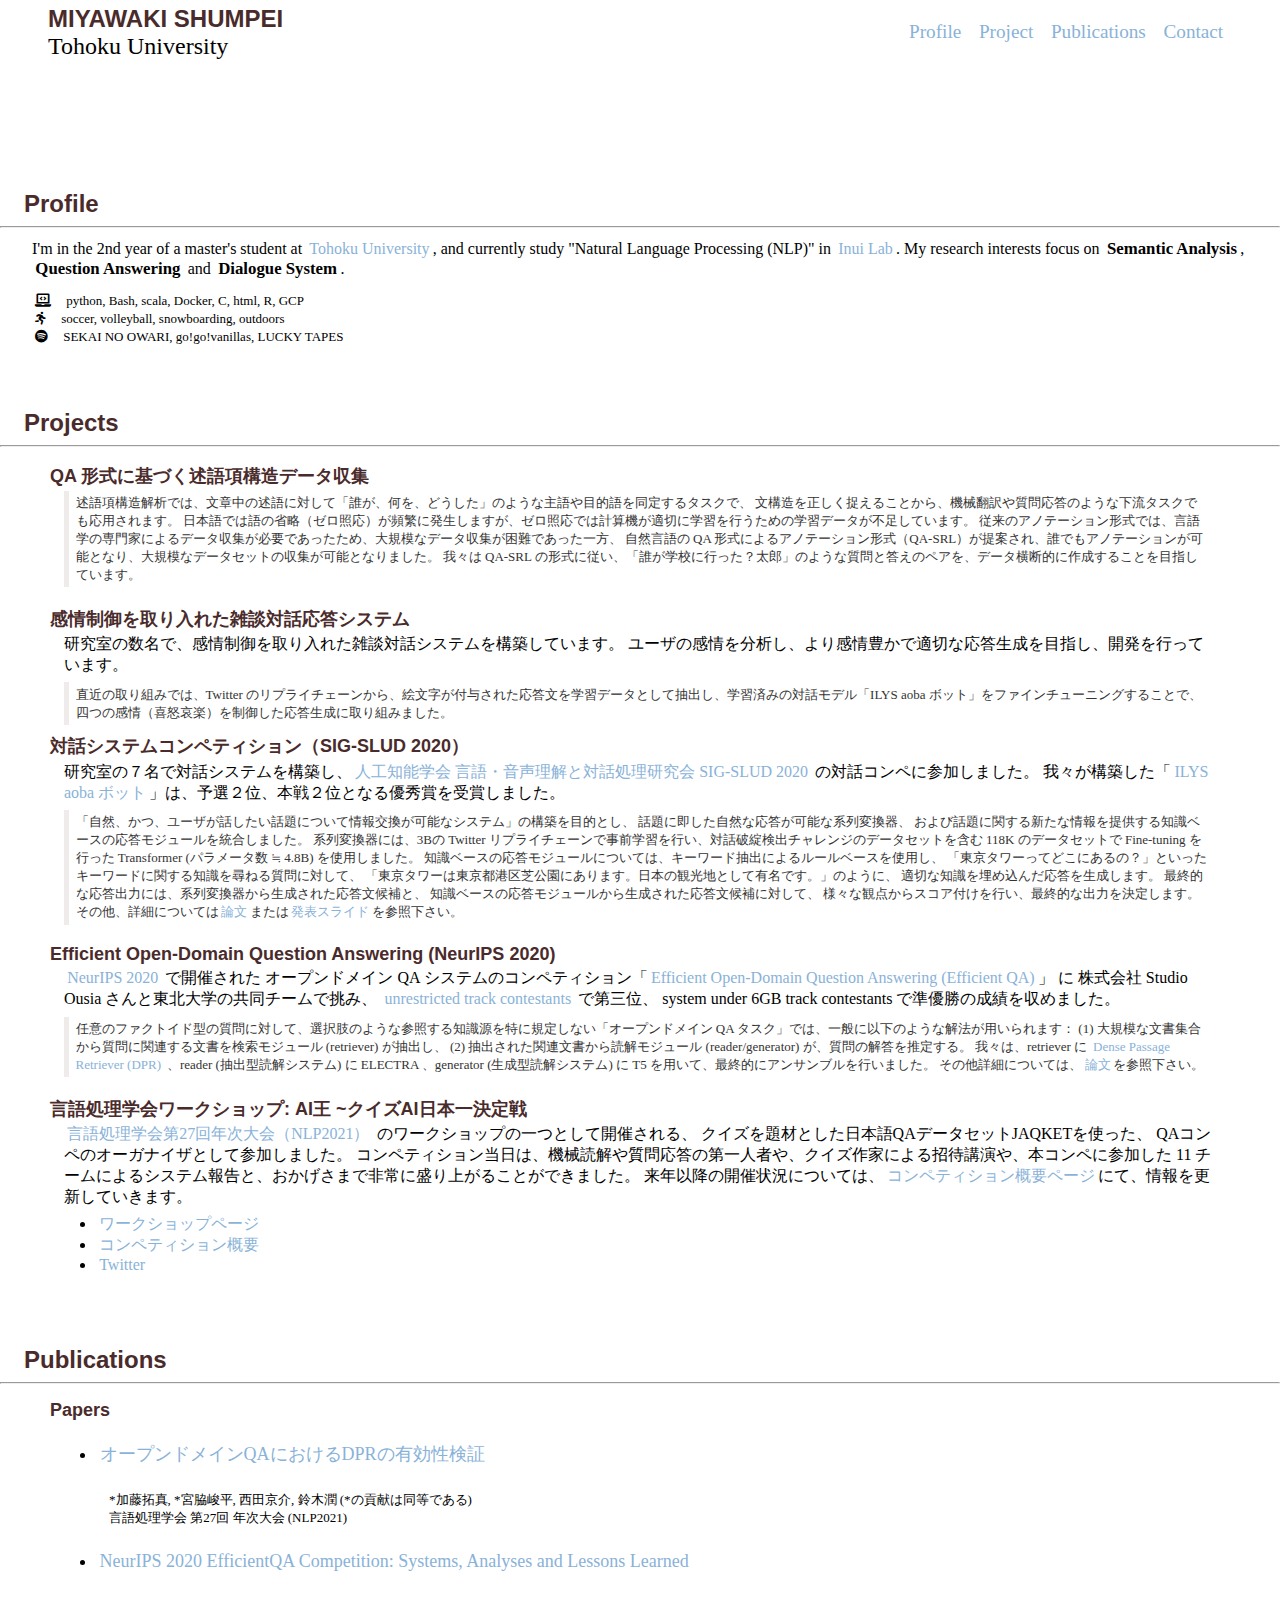
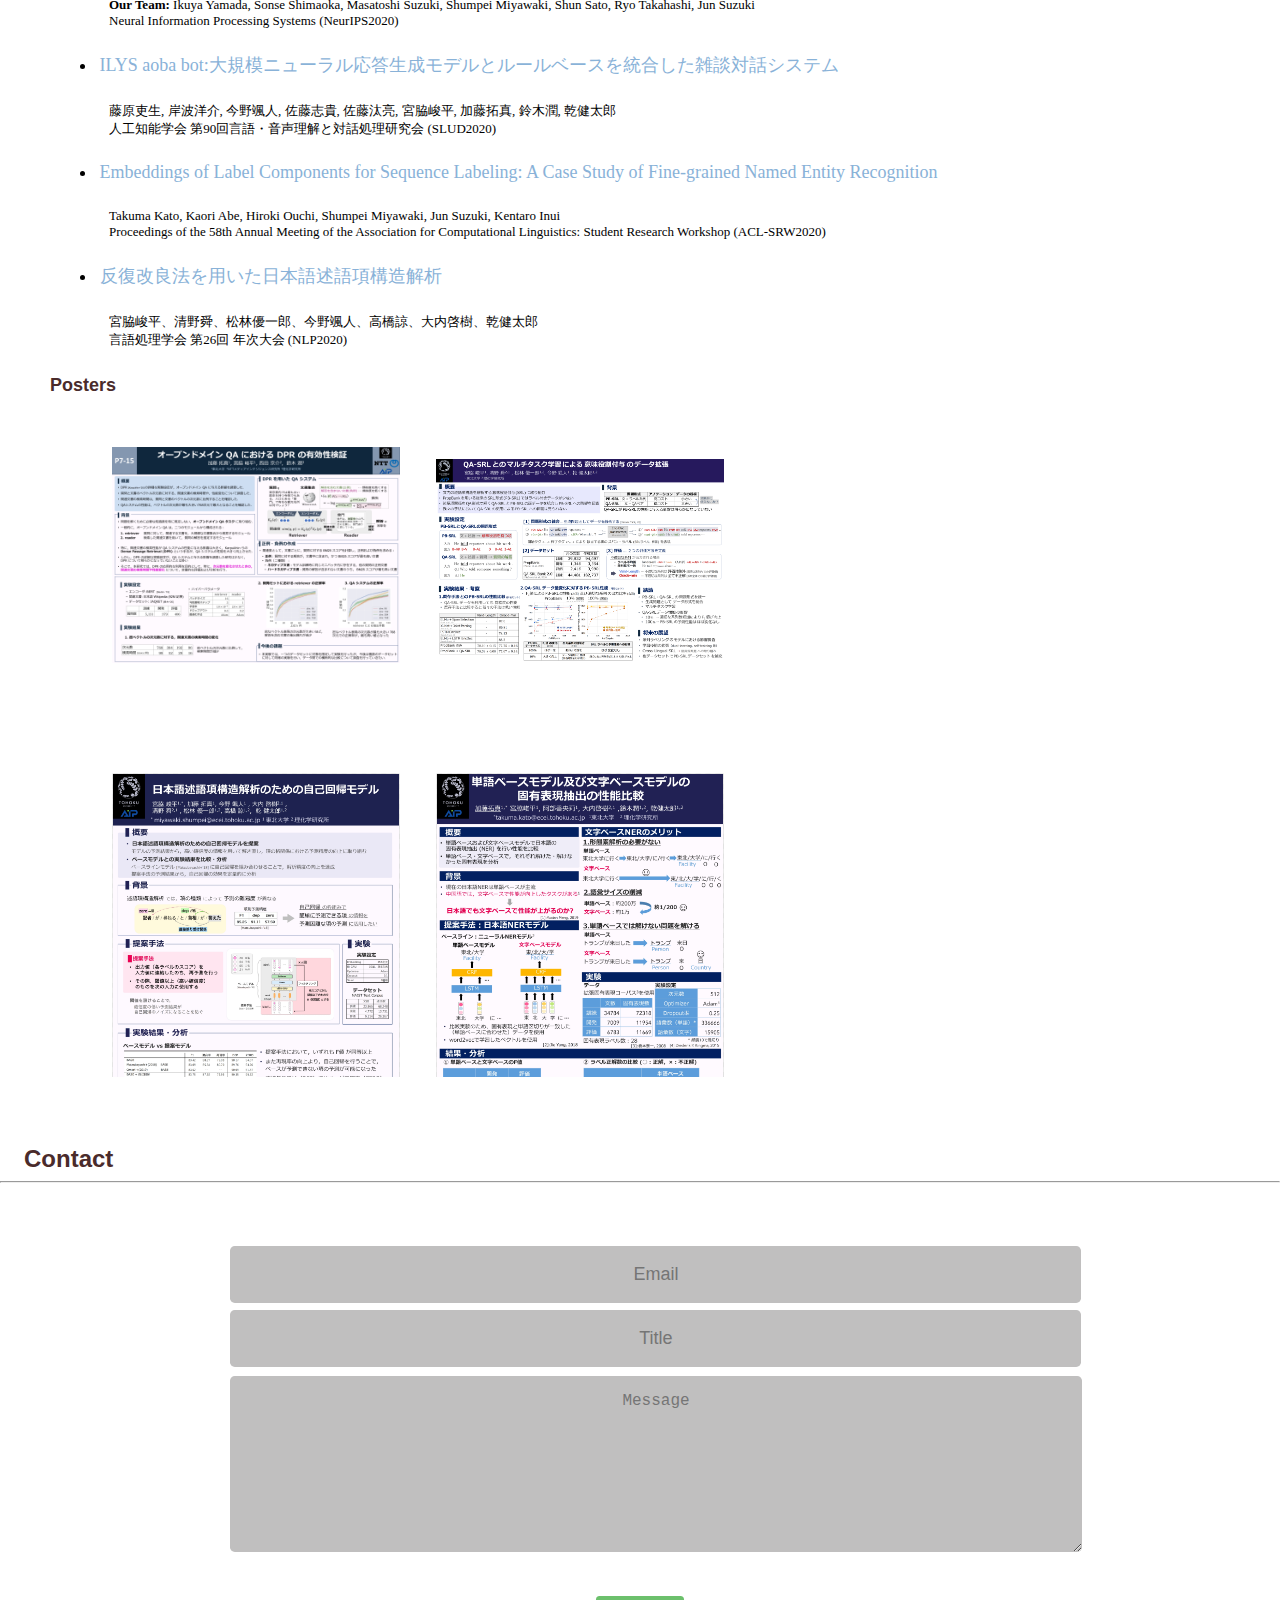
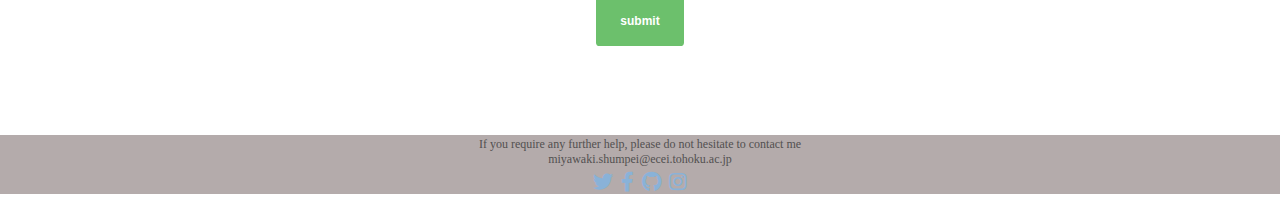
==== commit e886edad: "update" ====
--- a/index.html
+++ b/index.html
@@ -75,35 +75,39 @@
               <h2 class="title">QA 形式に基づく述語項構造データ収集</h2>
             </div>
             <div class="area">
+              <p class="details" style="font-size:small;">
+                述語項構造解析では、文章中の述語に対して「誰が、何を、どうした」のような主語や目的語を同定するタスクで、
+                文構造を正しく捉えることから、機械翻訳や質問応答のような下流タスクでも応用されます。
+                日本語では語の省略（ゼロ照応）が頻繁に発生しますが、ゼロ照応では計算機が適切に学習を行うための学習データが不足しています。
+                従来のアノテーション形式では、言語学の専門家によるデータ収集が必要であったため、大規模なデータ収集が困難であった一方、
+                自然言語の QA 形式によるアノテーション形式（QA-SRL）が提案され、誰でもアノテーションが可能となり、大規模なデータセットの収集が可能となりました。
+                我々は QA-SRL の形式に従い、「誰が学校に行った？太郎」のような質問と答えのペアを、データ横断的に作成することを目指しています。
+              </p>
+            </div>
+          </div>
+        </div>
+
+        <div id="project_dialogue" class="box_subsec">
+          <div class="area">
+            <div class="subsec">
+              <h2 class="title">感情制御を取り入れた雑談対話応答システム</h2>
+            </div>
+            <div class="area">
               <p>
-                述語項構造解析、特にゼロ照応を対象に、新たなデータ形式によるデータセットの作成を行う。新たなデータ形式として、自然言語ベースの QA 形式によるアノテーション方式を採用することで、専門家によらず誰でもアノテーションが可能となり、大規模なデータセットの収集が期待される。
-                例えば、「太郎 が 学校 に 行っ た 。」という文章に対して、「誰が学校に行った？太郎」のような質問と答えのペアを作成する。
-              </p>
-            </div>
-          </div>
-        </div>
-
-        <div id="project_dialogue" class="box_subsec">
-          <div class="area">
-            <div class="subsec">
-              <h2 class="title">雑談対話応答システム構築</h2>
-            </div>
-            <div class="area">
-              <p>
-                研究室の有志で雑談型対話システムを構築しており、中でも、感情分析モジュールを担当しています。
+                研究室の数名で、感情制御を取り入れた雑談対話システムを構築しています。
                 ユーザの感情を分析し、より感情豊かで適切な応答生成を目指し、開発を行っています。
               </p>
             </div>
             <div class="area">
-              <p style="font-size: small;">
-              2020 年下半期では、Twitter のリプライチェーンから、絵文字が付与された応答文を学習データとして抽出し、SLUD （下記詳細）で構築した対話モデル「ILYS aoba ボット」を Fine-tuning することで、四つの感情（喜怒哀楽）を制御した応答生成に取り組みました。
-              </p>
-            </div>
-          </div>
-
-          <div class="area">
-            <div class="subsec">
-              <h2 class="title">SLUD-2020</h2>
+              <p class="details" style="font-size: small;">
+                直近の取り組みでは、Twitter のリプライチェーンから、絵文字が付与された応答文を学習データとして抽出し、学習済みの対話モデル「ILYS aoba ボット」をファインチューニングすることで、四つの感情（喜怒哀楽）を制御した応答生成に取り組みました。
+              </p>
+            </div>
+          </div>
+
+          <div class="area">
+            <div class="subsec">
+              <h2 class="title">対話システムコンペティション（SIG-SLUD 2020）</h2>
             </div>
             <div class="area">
               <p>
@@ -112,7 +116,7 @@
               </p>
             </div>
             <div class="area">
-              <p style="font-size: small;">
+              <p class="details" style="font-size: small;">
                 「自然、かつ、ユーザが話したい話題について情報交換が可能なシステム」の構築を目的とし、
                 話題に即した自然な応答が可能な系列変換器、
                 および話題に関する新たな情報を提供する知識ベースの応答モジュールを統合しました。
@@ -135,28 +139,24 @@
         <div id="project_efqa" class="box_subsec">
           <div class="area">
             <div class="subsec">
-              <h2 class="title">Efficient Open-Domain Question Answering</h2>
+              <h2 class="title">Efficient Open-Domain Question Answering (NeurIPS 2020)</h2>
             </div>
             <div class="area">
               <p>
-                国際会議 <a href="https://nips.cc/Conferences/2020">NeurIPS 2020</a> で開催された
-                QA コンペ「<a href="https://efficientqa.github.io/">Efficient Open-Domain Question Answering (Efficient QA)</a>」 に 
-                株式会社 Studio Ousia さんと共同で開発させていただいた「<a href="http://soseki.ai/">Sōseki</a>」で挑み、
+                <a href="https://nips.cc/Conferences/2020">NeurIPS 2020</a> で開催された
+                オープンドメイン QA システムのコンペティション「<a href="https://efficientqa.github.io/">Efficient Open-Domain Question Answering (Efficient QA)</a>」 に 
+                株式会社 Studio Ousia さんと東北大学の共同チームで挑み、
                 <a href="https://efficientqa.github.io/unrestricted_leaderboard.html">unrestricted track contestants</a> で第三位、
                 system under 6GB track contestants で準優勝の成績を収めました。
               </p>
             </div>
             <div class="area">
-              <p style="font-size: small;">
-                任意のファクトイド型の質問に対して、選択肢のような参照する知識源を特に規定しない「オープンドメイン QA タスク」では、一般に以下のような解法が用いられる：
+              <p class="details" style="font-size: small;">
+                任意のファクトイド型の質問に対して、選択肢のような参照する知識源を特に規定しない「オープンドメイン QA タスク」では、一般に以下のような解法が用いられます：
                 (1) 大規模な文書集合から質問に関連する文書を検索モジュール (retriever) が抽出し、
                 (2) 抽出された関連文書から読解モジュール (reader/generator) が、質問の解答を推定する。
                 我々は、retriever に <a href="https://arxiv.org/abs/2004.04906">Dense Passage Retriever (DPR)</a> 、reader (抽出型読解システム) に ELECTRA 、generator (生成型読解システム) に T5 を用いて、最終的にアンサンブルを行いました。
-                その他詳細については、以下の資料や<a href="https://arxiv.org/abs/2101.00133">論文</a>を参照下さい。
-              </p>
-              <p style="font-size: small; padding-top: 1em;">
-              - 言語処理学会2020 ワークショップ「AI王 ~クイズAI日本一決定戦」にて、「<a href="https://speakerdeck.com/ikuyamada/opundomeinzhi-wen-ying-da-ji-shu-falsezui-xin-dong-xiang">オープンドメイン質問応答技術の最新動向</a>」と題して、山田育矢様（株式会社 Studio Ousia）による招待講演が開催されました。
-              Efficient QA で取り組んだシステムの紹介や、オープンドメイン QA の最新動向について解説されています。
+                その他詳細については、<a href="https://arxiv.org/abs/2101.00133">論文</a>を参照下さい。
               </p>
             </div>
           </div>
@@ -253,7 +253,7 @@
               <li class="item">
                 <div class="poster">
                   <a href="https://www.anlp.jp/nlp2021/program_online/pdf_dir/P7-15.pdf" style="color:white;">
-                    <img src="/static/img/nlp2021_poster.png">
+                    <img src="src/static/img/nlp2021_poster.png">
                     <div class="mask">
                       <div class="poster_info">
                         <div class="area">
@@ -276,7 +276,7 @@
               <li class="item">
                 <div class="poster">
                   <a href="https://drive.google.com/file/d/1xX-JabYTNXaogSgIJKV6slYz4AHau44B/view?usp=sharing" style="color:white;">
-                    <img src="/static/img/yans20_miya.png">
+                    <img src="src/static/img/yans20_miya.png">
                     <div class="mask">
                       <div class="poster_info">
                         <div class="area">
@@ -305,7 +305,7 @@
               <li class="item">
                 <div class="poster">
                   <a href="https://drive.google.com/open?id=1Sg3vIrE_kxbyBGAR-4UCj3ii3keyK_EM" style="color:white;">
-                    <img src="/static/img/yans19_miya.png">
+                    <img src="src/static/img/yans19_miya.png">
                     <div class="mask">
                       <div class="poster_info">
                         <div class="area">
@@ -328,7 +328,7 @@
               <li class="item">
                 <div class="poster">
                   <a href="https://drive.google.com/open?id=1v_ncTr7w3RoCmHvaAx2SR-dlZJeB86iP" style="color:white;">
-                    <img src="/static/img/yans19_kato.png">
+                    <img src="src/static/img/yans19_kato.png">
                     <div class="mask">
                       <div class="poster_info">
                         <div class="area">
--- a/src/static/css/main.css
+++ b/src/static/css/main.css
@@ -208,3 +208,10 @@
         cursor: pointer;
     }
 
+.details {
+  padding: 0.25em 0.5em;
+  color: #333333;
+  background: transparent;
+  border-left: solid 5px #f0ebeb;
+  font-size: small;
+}
